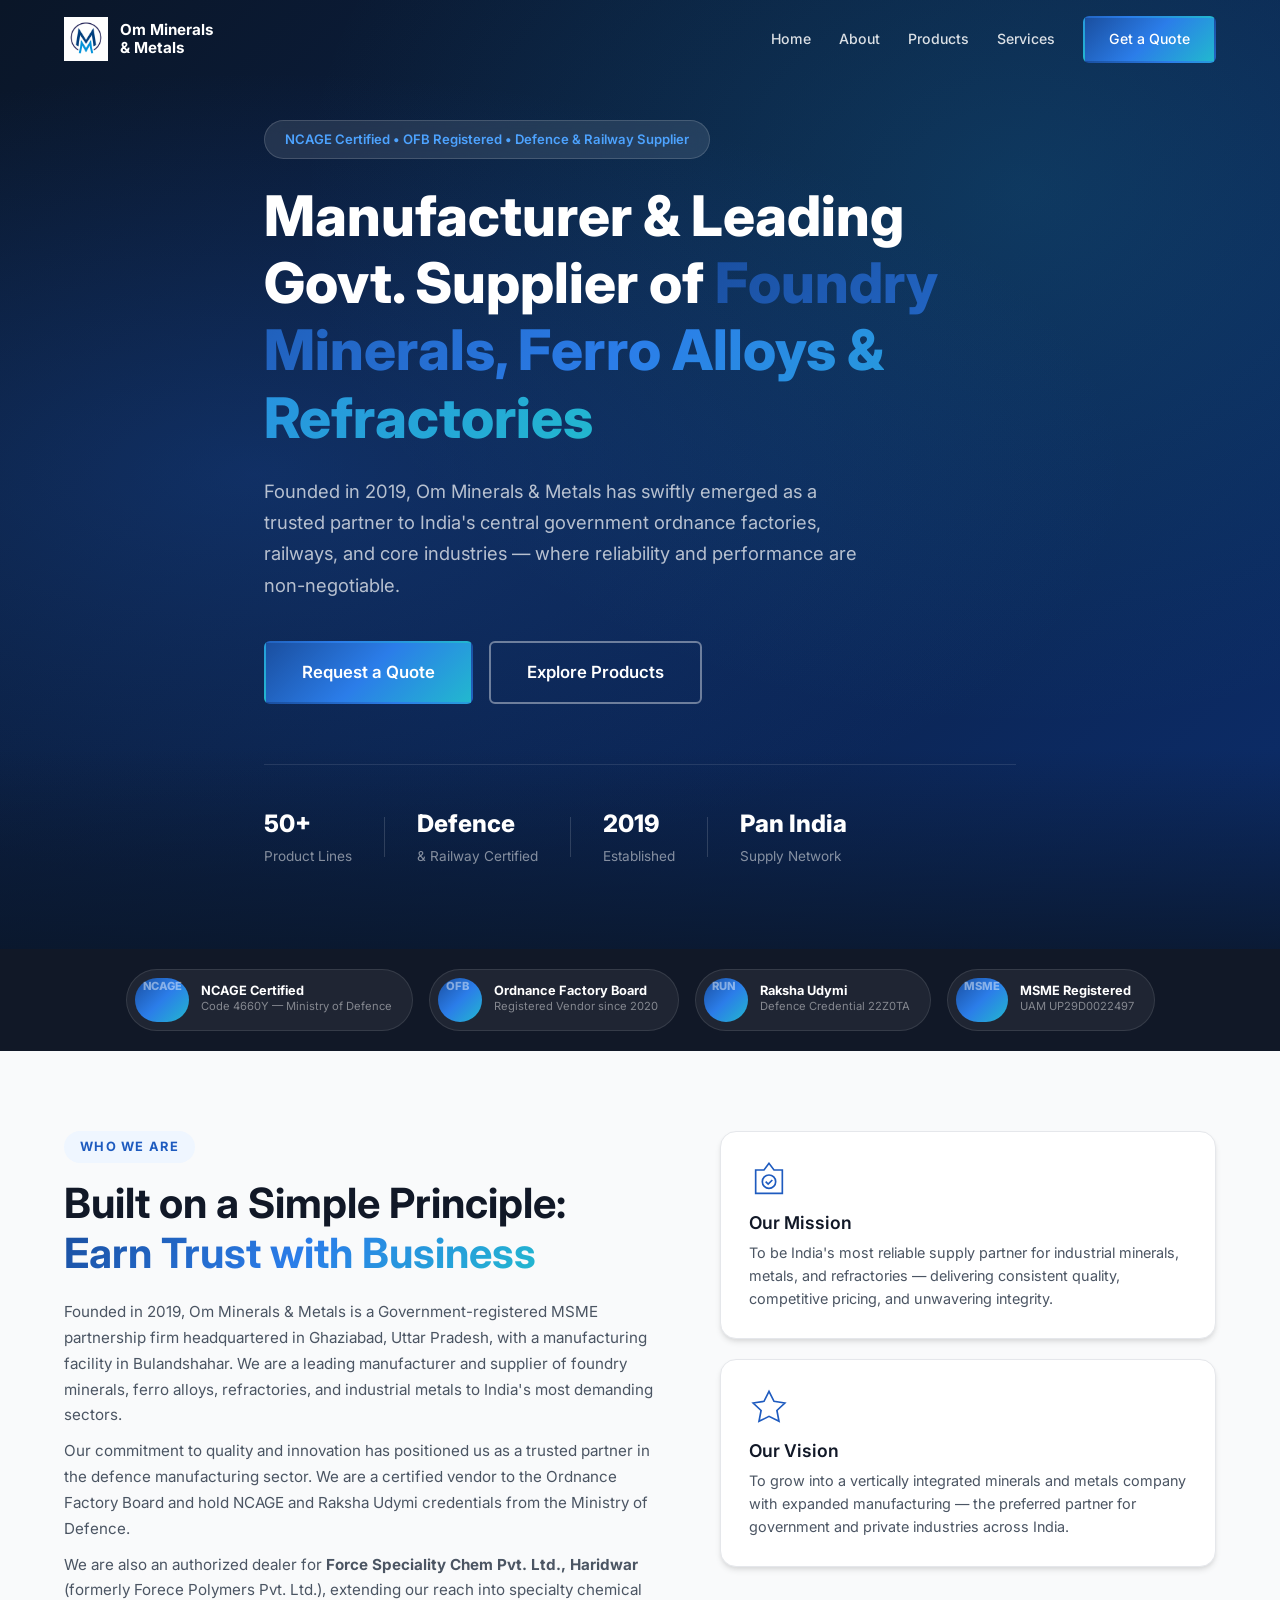
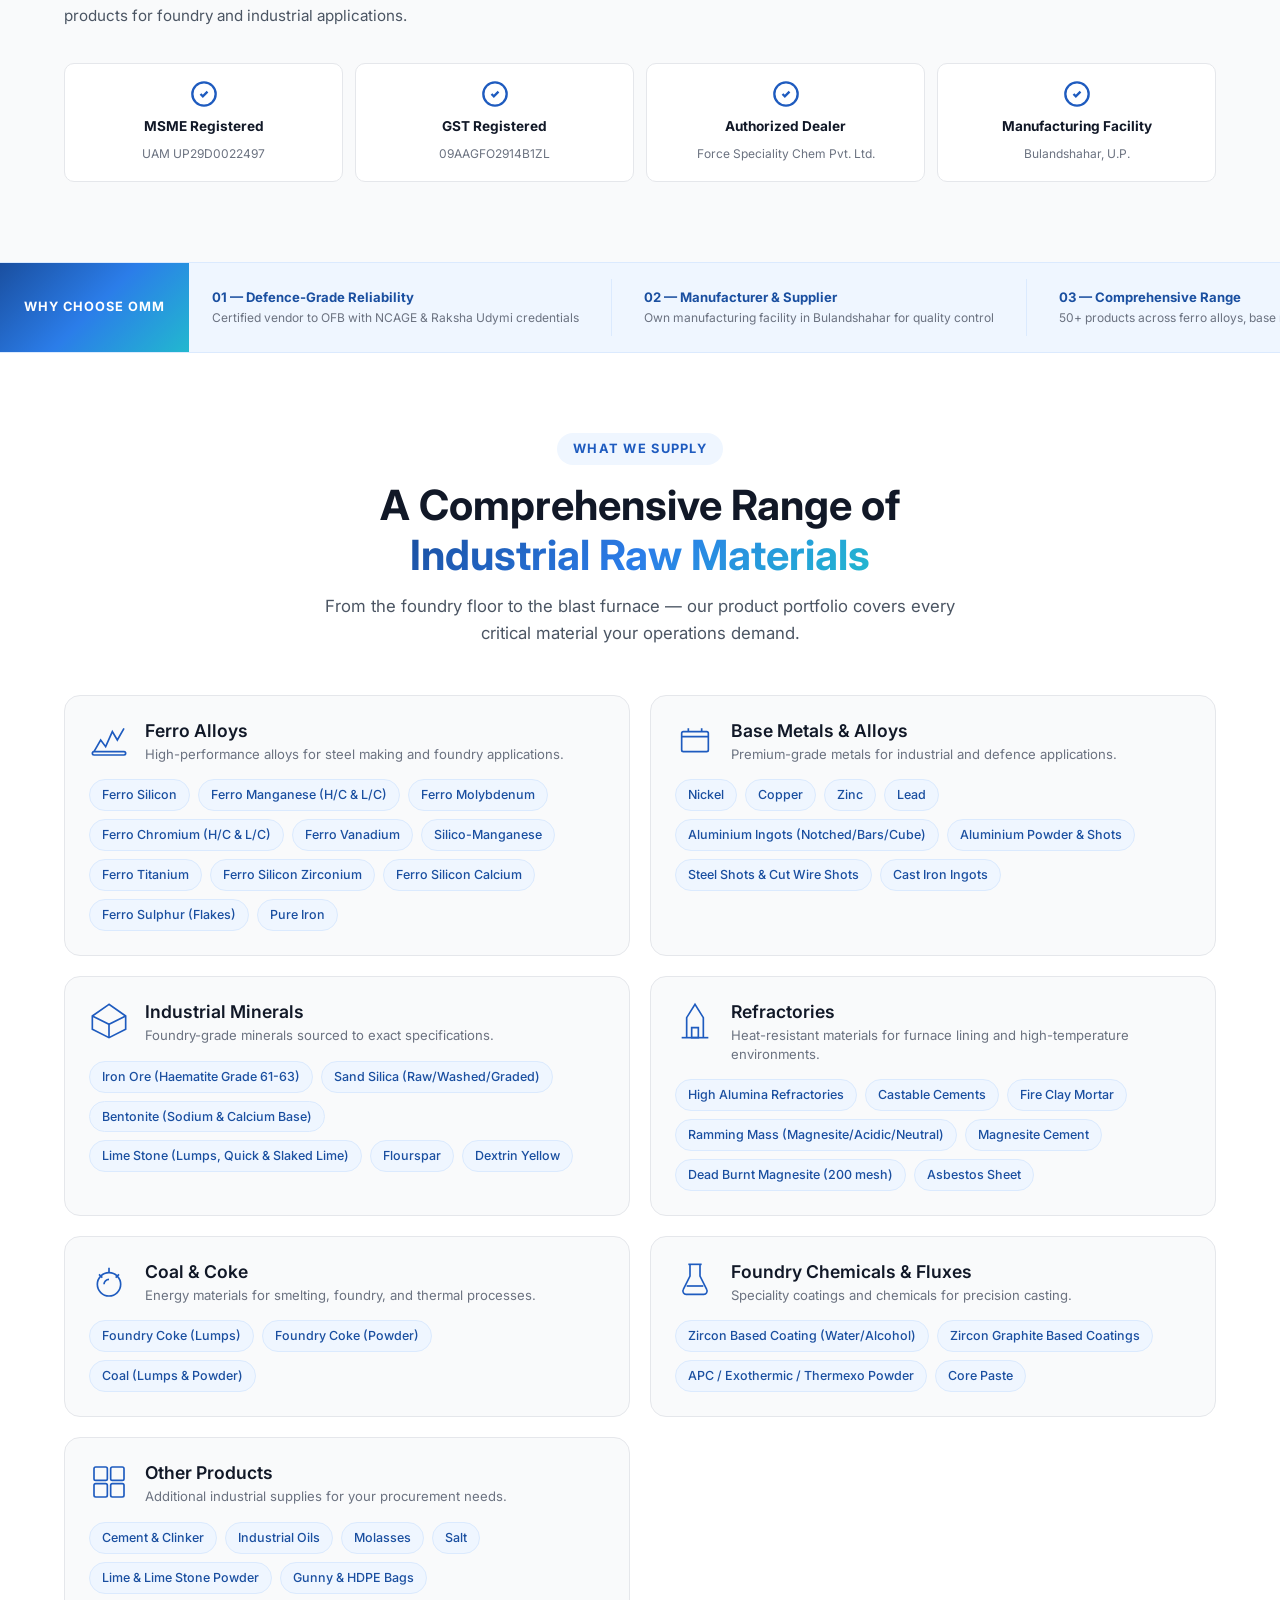
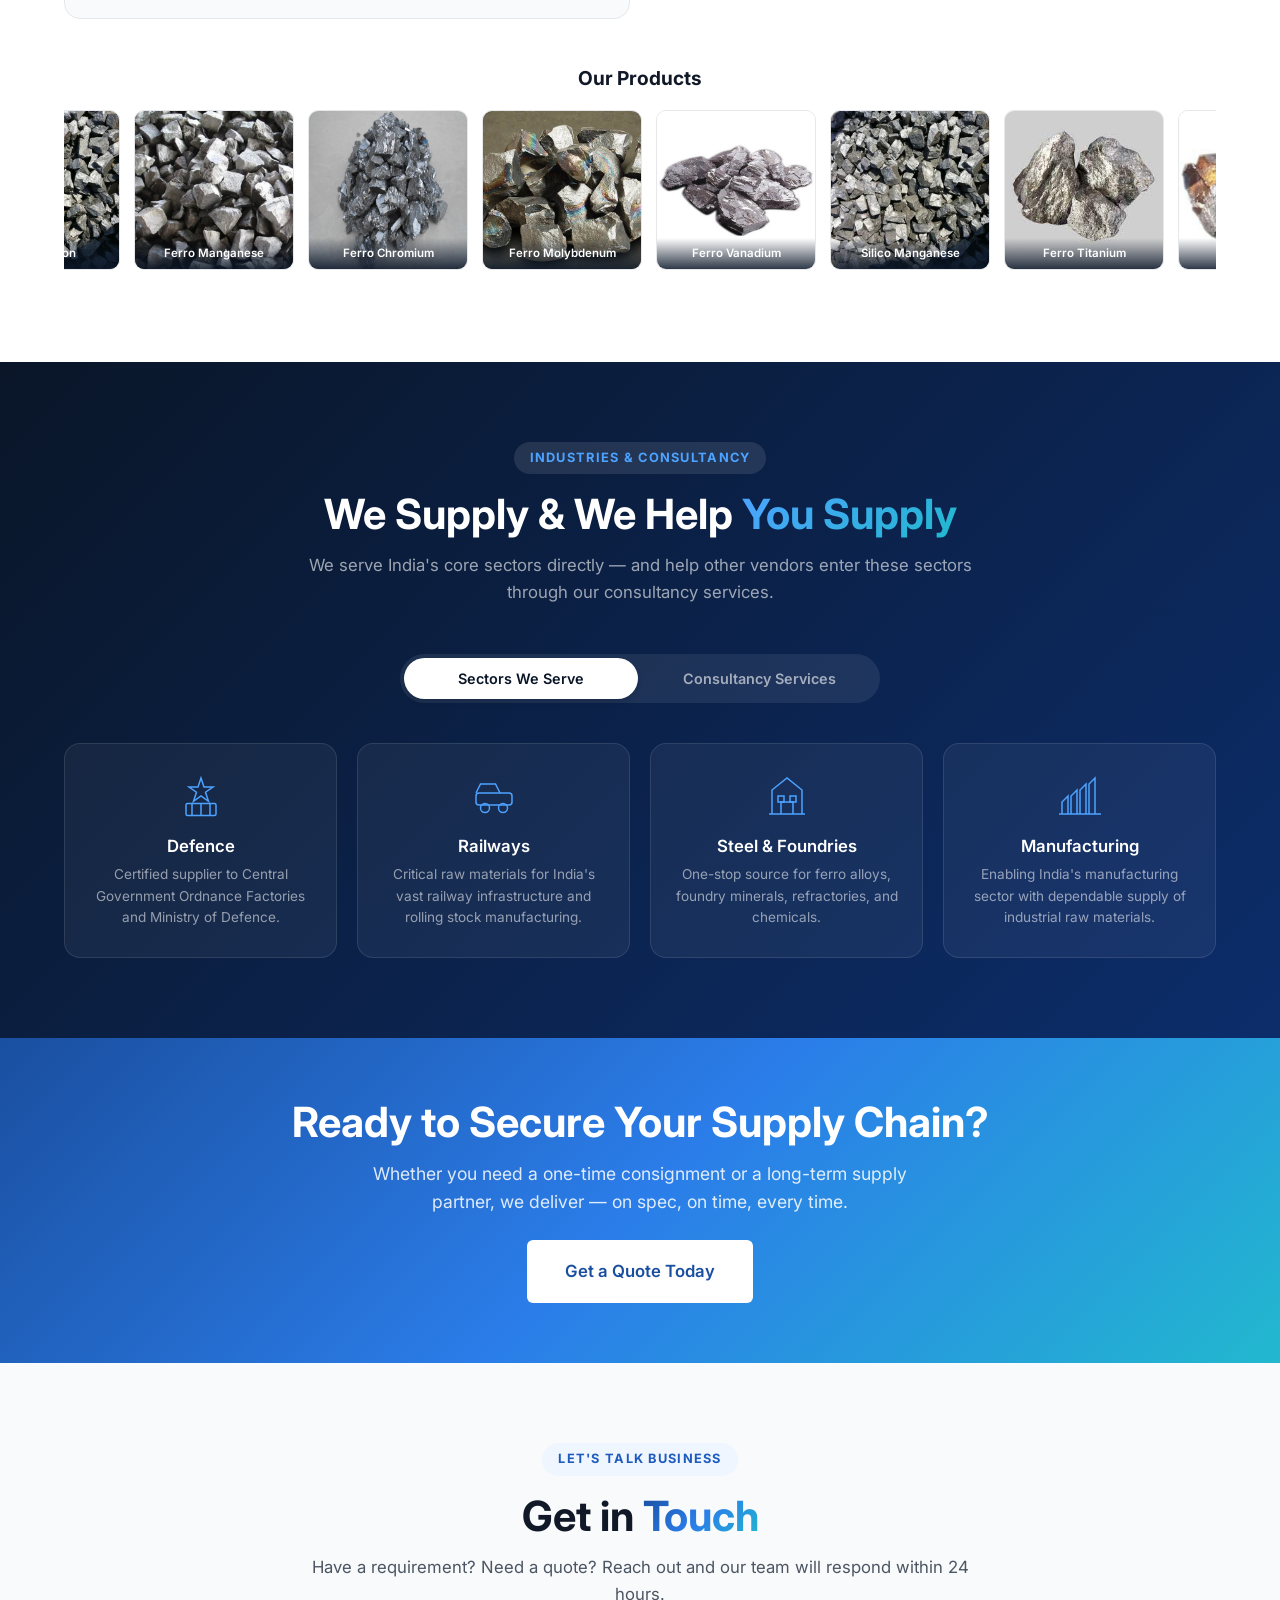
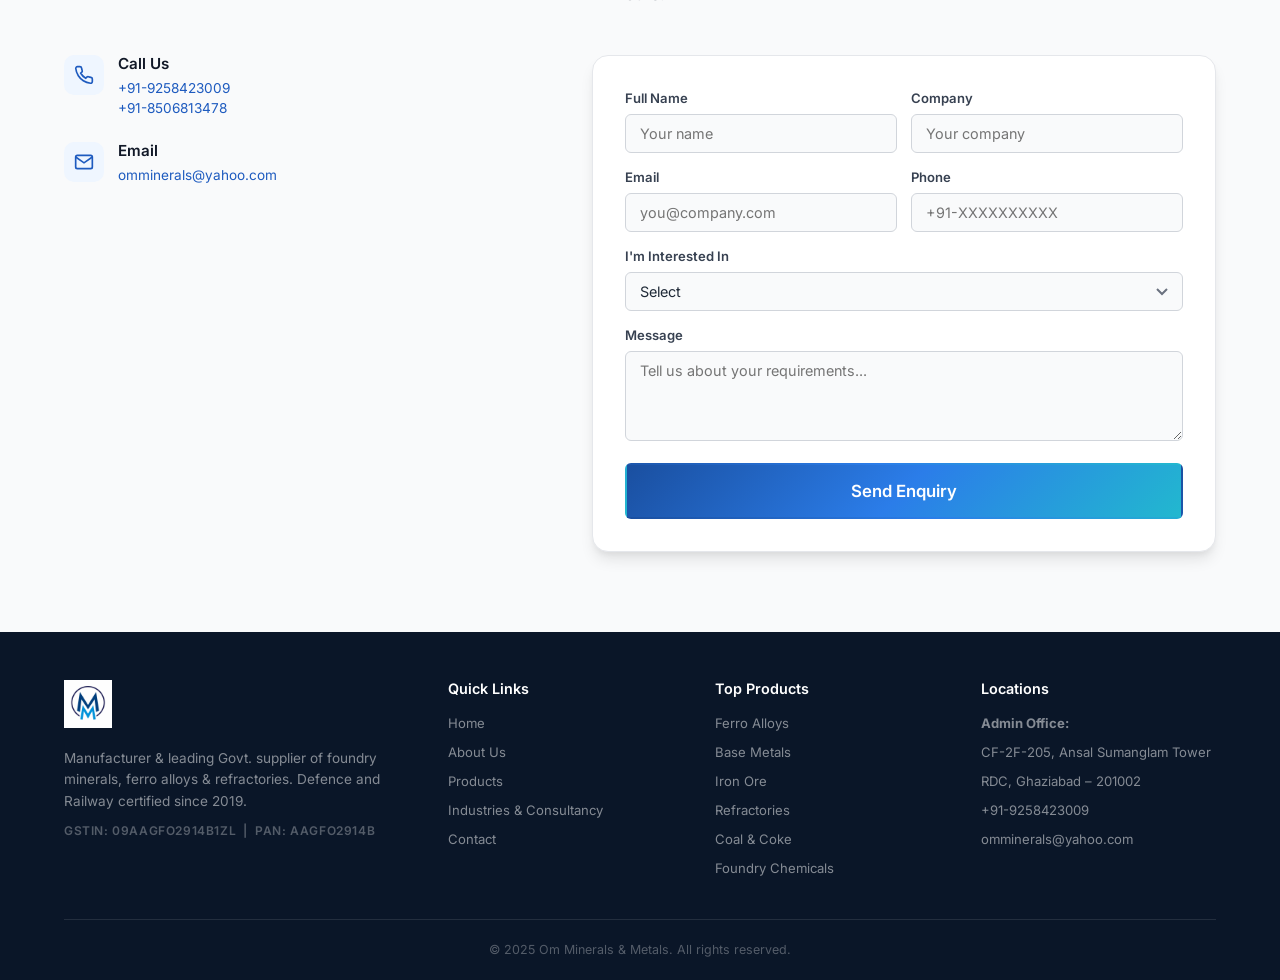
==== index.html @ e1e0fe63 "Update footer to show only admin office address Co-Authored-By: Claude Opus 4.6 (1M context) <norepl" ====
<!DOCTYPE html>
<html lang="en">
<head>
  <meta charset="UTF-8">
  <meta name="viewport" content="width=device-width, initial-scale=1.0">
  <title>Om Minerals & Metals — Manufacturer & Govt. Supplier of Ferro Alloys, Minerals & Refractories</title>
  <meta name="description" content="Founded in 2019, Om Minerals & Metals is a leading manufacturer and government supplier of foundry minerals, ferro alloys, refractories and base metals. NCAGE certified, OFB registered vendor serving India's Defence and Railway sectors.">
  <meta name="keywords" content="ferro alloys supplier India, ferro manganese, ferro silicon, refractories, defence supplier, ordnance factory vendor, foundry minerals, industrial metals, Ghaziabad">
  <link rel="icon" type="image/png" href="assets/logo.png">
  <link rel="stylesheet" href="styles.css">
  <link rel="preconnect" href="https://fonts.googleapis.com">
  <link rel="preconnect" href="https://fonts.gstatic.com" crossorigin>
  <link href="https://fonts.googleapis.com/css2?family=Inter:wght@400;500;600;700;800;900&display=swap" rel="stylesheet">
</head>
<body>

  <!-- ===== NAVIGATION ===== -->
  <nav class="navbar" id="navbar">
    <div class="container nav-container">
      <a href="#" class="nav-logo">
        <img src="assets/logo.png" alt="Om Minerals & Metals Logo">
        <span>Om Minerals<br>& Metals</span>
      </a>
      <button class="nav-toggle" id="navToggle" aria-label="Toggle navigation">
        <span></span><span></span><span></span>
      </button>
      <ul class="nav-menu" id="navMenu">
        <li><a href="#home">Home</a></li>
        <li><a href="#about">About</a></li>
        <li><a href="#products">Products</a></li>
        <li><a href="#services">Services</a></li>
        <li><a href="#contact" class="btn btn-nav">Get a Quote</a></li>
      </ul>
    </div>
  </nav>

  <!-- ===== HERO SECTION ===== -->
  <section class="hero" id="home">
    <div class="hero-bg"></div>
    <div class="container hero-content">
      <div class="hero-badge">NCAGE Certified &bull; OFB Registered &bull; Defence & Railway Supplier</div>
      <h1>Manufacturer & Leading Govt. Supplier of <span class="highlight">Foundry Minerals, Ferro Alloys & Refractories</span></h1>
      <p class="hero-subtitle">Founded in 2019, Om Minerals & Metals has swiftly emerged as a trusted partner to India's central government ordnance factories, railways, and core industries &mdash; where reliability and performance are non-negotiable.</p>
      <div class="hero-cta">
        <a href="#contact" class="btn btn-primary btn-lg">Request a Quote</a>
        <a href="#products" class="btn btn-outline btn-lg">Explore Products</a>
      </div>
      <div class="hero-stats">
        <div class="stat">
          <span class="stat-number">50+</span>
          <span class="stat-label">Product Lines</span>
        </div>
        <div class="stat-divider"></div>
        <div class="stat">
          <span class="stat-number">Defence</span>
          <span class="stat-label">& Railway Certified</span>
        </div>
        <div class="stat-divider"></div>
        <div class="stat">
          <span class="stat-number">2019</span>
          <span class="stat-label">Established</span>
        </div>
        <div class="stat-divider"></div>
        <div class="stat">
          <span class="stat-number">Pan India</span>
          <span class="stat-label">Supply Network</span>
        </div>
      </div>
    </div>
  </section>

  <!-- ===== CERTIFICATIONS — Compact Strip ===== -->
  <section class="cert-strip" id="certifications">
    <div class="container">
      <div class="cert-strip-inner">
        <div class="cert-chip">
          <span class="cert-chip-badge">NCAGE</span>
          <div><strong>NCAGE Certified</strong><span>Code 4660Y &mdash; Ministry of Defence</span></div>
        </div>
        <div class="cert-chip">
          <span class="cert-chip-badge">OFB</span>
          <div><strong>Ordnance Factory Board</strong><span>Registered Vendor since 2020</span></div>
        </div>
        <div class="cert-chip">
          <span class="cert-chip-badge">RUN</span>
          <div><strong>Raksha Udymi</strong><span>Defence Credential 22Z0TA</span></div>
        </div>
        <div class="cert-chip">
          <span class="cert-chip-badge">MSME</span>
          <div><strong>MSME Registered</strong><span>UAM UP29D0022497</span></div>
        </div>
      </div>
    </div>
  </section>

  <!-- ===== ABOUT SECTION ===== -->
  <section class="section about" id="about">
    <div class="container">
      <div class="about-grid">
        <div class="about-content">
          <span class="section-tag">Who We Are</span>
          <h2>Built on a Simple Principle: <span class="highlight">Earn Trust with Business</span></h2>
          <p class="about-lead">Founded in 2019, Om Minerals & Metals is a Government-registered MSME partnership firm headquartered in Ghaziabad, Uttar Pradesh, with a manufacturing facility in Bulandshahar. We are a leading manufacturer and supplier of foundry minerals, ferro alloys, refractories, and industrial metals to India's most demanding sectors.</p>
          <p>Our commitment to quality and innovation has positioned us as a trusted partner in the defence manufacturing sector. We are a certified vendor to the Ordnance Factory Board and hold NCAGE and Raksha Udymi credentials from the Ministry of Defence.</p>
          <p>We are also an authorized dealer for <strong>Force Speciality Chem Pvt. Ltd., Haridwar</strong> (formerly Forece Polymers Pvt. Ltd.), extending our reach into specialty chemical products for foundry and industrial applications.</p>
        </div>
        <div class="about-visual">
          <div class="about-card">
            <div class="about-card-icon">
              <svg viewBox="0 0 48 48" fill="none" stroke="currentColor" stroke-width="2"><path d="M24 4l-6 8h-10v28h32V12h-10l-6-8z"/><circle cx="24" cy="26" r="8"/><path d="M20 26l3 3 5-5"/></svg>
            </div>
            <h3>Our Mission</h3>
            <p>To be India's most reliable supply partner for industrial minerals, metals, and refractories &mdash; delivering consistent quality, competitive pricing, and unwavering integrity.</p>
          </div>
          <div class="about-card">
            <div class="about-card-icon">
              <svg viewBox="0 0 48 48" fill="none" stroke="currentColor" stroke-width="2"><path d="M24 4l6 12 13 2-9.5 9 2.5 13L24 34l-12 6 2.5-13L5 18l13-2z"/></svg>
            </div>
            <h3>Our Vision</h3>
            <p>To grow into a vertically integrated minerals and metals company with expanded manufacturing &mdash; the preferred partner for government and private industries across India.</p>
          </div>
        </div>
      </div>
      <div class="about-highlights-grid">
        <div class="about-highlight-card">
          <div class="highlight-icon"><svg viewBox="0 0 24 24" fill="none" stroke="currentColor" stroke-width="2"><path d="M9 12l2 2 4-4"/><circle cx="12" cy="12" r="10"/></svg></div>
          <strong>MSME Registered</strong>
          <span>UAM UP29D0022497</span>
        </div>
        <div class="about-highlight-card">
          <div class="highlight-icon"><svg viewBox="0 0 24 24" fill="none" stroke="currentColor" stroke-width="2"><path d="M9 12l2 2 4-4"/><circle cx="12" cy="12" r="10"/></svg></div>
          <strong>GST Registered</strong>
          <span>09AAGFO2914B1ZL</span>
        </div>
        <div class="about-highlight-card">
          <div class="highlight-icon"><svg viewBox="0 0 24 24" fill="none" stroke="currentColor" stroke-width="2"><path d="M9 12l2 2 4-4"/><circle cx="12" cy="12" r="10"/></svg></div>
          <strong>Authorized Dealer</strong>
          <span>Force Speciality Chem Pvt. Ltd.</span>
        </div>
        <div class="about-highlight-card">
          <div class="highlight-icon"><svg viewBox="0 0 24 24" fill="none" stroke="currentColor" stroke-width="2"><path d="M9 12l2 2 4-4"/><circle cx="12" cy="12" r="10"/></svg></div>
          <strong>Manufacturing Facility</strong>
          <span>Bulandshahar, U.P.</span>
        </div>
      </div>
    </div>
  </section>

  <!-- ===== WHY CHOOSE US — Scrolling Marquee ===== -->
  <section class="why-strip">
    <div class="why-strip-label">Why Choose OMM</div>
    <div class="marquee">
      <div class="marquee-inner">
        <div class="marquee-item">
          <strong>01 &mdash; Defence-Grade Reliability</strong>
          <span>Certified vendor to OFB with NCAGE & Raksha Udymi credentials</span>
        </div>
        <div class="marquee-item">
          <strong>02 &mdash; Manufacturer & Supplier</strong>
          <span>Own manufacturing facility in Bulandshahar for quality control</span>
        </div>
        <div class="marquee-item">
          <strong>03 &mdash; Comprehensive Range</strong>
          <span>50+ products across ferro alloys, base metals, refractories & chemicals</span>
        </div>
        <div class="marquee-item">
          <strong>04 &mdash; Competitive Pricing</strong>
          <span>Direct manufacturing + deep supplier relationships</span>
        </div>
        <div class="marquee-item">
          <strong>05 &mdash; On-Time Delivery</strong>
          <span>Pan-India logistics network, every time</span>
        </div>
        <div class="marquee-item">
          <strong>06 &mdash; Long-Term Partnerships</strong>
          <span>We build relationships, not transactions</span>
        </div>
        <!-- Duplicate for seamless loop -->
        <div class="marquee-item">
          <strong>01 &mdash; Defence-Grade Reliability</strong>
          <span>Certified vendor to OFB with NCAGE & Raksha Udymi credentials</span>
        </div>
        <div class="marquee-item">
          <strong>02 &mdash; Manufacturer & Supplier</strong>
          <span>Own manufacturing facility in Bulandshahar for quality control</span>
        </div>
        <div class="marquee-item">
          <strong>03 &mdash; Comprehensive Range</strong>
          <span>50+ products across ferro alloys, base metals, refractories & chemicals</span>
        </div>
        <div class="marquee-item">
          <strong>04 &mdash; Competitive Pricing</strong>
          <span>Direct manufacturing + deep supplier relationships</span>
        </div>
        <div class="marquee-item">
          <strong>05 &mdash; On-Time Delivery</strong>
          <span>Pan-India logistics network, every time</span>
        </div>
        <div class="marquee-item">
          <strong>06 &mdash; Long-Term Partnerships</strong>
          <span>We build relationships, not transactions</span>
        </div>
      </div>
    </div>
  </section>

  <!-- ===== PRODUCTS SECTION ===== -->
  <section class="section products" id="products">
    <div class="container">
      <div class="section-header">
        <span class="section-tag">What We Supply</span>
        <h2>A Comprehensive Range of <span class="highlight">Industrial Raw Materials</span></h2>
        <p>From the foundry floor to the blast furnace &mdash; our product portfolio covers every critical material your operations demand.</p>
      </div>

      <div class="products-grid">

        <div class="product-card">
          <div class="product-card-header">
            <div class="product-icon"><svg viewBox="0 0 48 48" fill="none" stroke="currentColor" stroke-width="2"><path d="M6 38l8-14 6 8 8-18 6 10 8-14"/><rect x="4" y="38" width="40" height="4" rx="2"/></svg></div>
            <div>
              <h3>Ferro Alloys</h3>
              <p>High-performance alloys for steel making and foundry applications.</p>
            </div>
          </div>
          <div class="product-tags">
            <span>Ferro Silicon</span><span>Ferro Manganese (H/C & L/C)</span><span>Ferro Molybdenum</span><span>Ferro Chromium (H/C & L/C)</span><span>Ferro Vanadium</span><span>Silico-Manganese</span><span>Ferro Titanium</span><span>Ferro Silicon Zirconium</span><span>Ferro Silicon Calcium</span><span>Ferro Sulphur (Flakes)</span><span>Pure Iron</span>
          </div>
        </div>

        <div class="product-card">
          <div class="product-card-header">
            <div class="product-icon"><svg viewBox="0 0 48 48" fill="none" stroke="currentColor" stroke-width="2"><rect x="8" y="14" width="32" height="24" rx="2"/><path d="M8 20h32M16 14V10M32 14V10"/></svg></div>
            <div>
              <h3>Base Metals & Alloys</h3>
              <p>Premium-grade metals for industrial and defence applications.</p>
            </div>
          </div>
          <div class="product-tags">
            <span>Nickel</span><span>Copper</span><span>Zinc</span><span>Lead</span><span>Aluminium Ingots (Notched/Bars/Cube)</span><span>Aluminium Powder & Shots</span><span>Steel Shots & Cut Wire Shots</span><span>Cast Iron Ingots</span>
          </div>
        </div>

        <div class="product-card">
          <div class="product-card-header">
            <div class="product-icon"><svg viewBox="0 0 48 48" fill="none" stroke="currentColor" stroke-width="2"><path d="M24 4L4 18v16l20 10 20-10V18L24 4z"/><path d="M4 18l20 10 20-10"/><path d="M24 28v16"/></svg></div>
            <div>
              <h3>Industrial Minerals</h3>
              <p>Foundry-grade minerals sourced to exact specifications.</p>
            </div>
          </div>
          <div class="product-tags">
            <span>Iron Ore (Haematite Grade 61-63)</span><span>Sand Silica (Raw/Washed/Graded)</span><span>Bentonite (Sodium & Calcium Base)</span><span>Lime Stone (Lumps, Quick & Slaked Lime)</span><span>Flourspar</span><span>Dextrin Yellow</span>
          </div>
        </div>

        <div class="product-card">
          <div class="product-card-header">
            <div class="product-icon"><svg viewBox="0 0 48 48" fill="none" stroke="currentColor" stroke-width="2"><path d="M14 44V20L24 4l10 16v24"/><path d="M8 44h32"/><path d="M20 32h8v12h-8z"/></svg></div>
            <div>
              <h3>Refractories</h3>
              <p>Heat-resistant materials for furnace lining and high-temperature environments.</p>
            </div>
          </div>
          <div class="product-tags">
            <span>High Alumina Refractories</span><span>Castable Cements</span><span>Fire Clay Mortar</span><span>Ramming Mass (Magnesite/Acidic/Neutral)</span><span>Magnesite Cement</span><span>Dead Burnt Magnesite (200 mesh)</span><span>Asbestos Sheet</span>
          </div>
        </div>

        <div class="product-card">
          <div class="product-card-header">
            <div class="product-icon"><svg viewBox="0 0 48 48" fill="none" stroke="currentColor" stroke-width="2"><circle cx="24" cy="28" r="14"/><path d="M18 28c0-3.3 2.7-6 6-6"/><path d="M24 8v6M36 16l-4 4M12 16l4 4"/></svg></div>
            <div>
              <h3>Coal & Coke</h3>
              <p>Energy materials for smelting, foundry, and thermal processes.</p>
            </div>
          </div>
          <div class="product-tags">
            <span>Foundry Coke (Lumps)</span><span>Foundry Coke (Powder)</span><span>Coal (Lumps & Powder)</span>
          </div>
        </div>

        <div class="product-card">
          <div class="product-card-header">
            <div class="product-icon"><svg viewBox="0 0 48 48" fill="none" stroke="currentColor" stroke-width="2"><path d="M18 4v14l-8 16a4 4 0 004 6h20a4 4 0 004-6l-8-16V4"/><path d="M16 4h16"/><path d="M14 30h20"/></svg></div>
            <div>
              <h3>Foundry Chemicals & Fluxes</h3>
              <p>Speciality coatings and chemicals for precision casting.</p>
            </div>
          </div>
          <div class="product-tags">
            <span>Zircon Based Coating (Water/Alcohol)</span><span>Zircon Graphite Based Coatings</span><span>APC / Exothermic / Thermexo Powder</span><span>Core Paste</span>
          </div>
        </div>

        <div class="product-card">
          <div class="product-card-header">
            <div class="product-icon"><svg viewBox="0 0 48 48" fill="none" stroke="currentColor" stroke-width="2"><rect x="6" y="6" width="16" height="16" rx="2"/><rect x="26" y="6" width="16" height="16" rx="2"/><rect x="6" y="26" width="16" height="16" rx="2"/><rect x="26" y="26" width="16" height="16" rx="2"/></svg></div>
            <div>
              <h3>Other Products</h3>
              <p>Additional industrial supplies for your procurement needs.</p>
            </div>
          </div>
          <div class="product-tags">
            <span>Cement & Clinker</span><span>Industrial Oils</span><span>Molasses</span><span>Salt</span><span>Lime & Lime Stone Powder</span><span>Gunny & HDPE Bags</span>
          </div>
        </div>

      </div>

      <!-- Product Image Gallery — Horizontal Carousel -->
      <div class="product-gallery">
        <h3 class="gallery-title">Our Products</h3>
        <div class="gallery-scroll">
          <div class="gallery-item"><img src="assets/products/ferro-silicon.png" alt="Ferro Silicon" loading="lazy"><span>Ferro Silicon</span></div>
          <div class="gallery-item"><img src="assets/products/ferro-manganese.png" alt="Ferro Manganese" loading="lazy"><span>Ferro Manganese</span></div>
          <div class="gallery-item"><img src="assets/products/ferro-chromium.jpeg" alt="Ferro Chromium" loading="lazy"><span>Ferro Chromium</span></div>
          <div class="gallery-item"><img src="assets/products/ferro-molybdenum.jpeg" alt="Ferro Molybdenum" loading="lazy"><span>Ferro Molybdenum</span></div>
          <div class="gallery-item"><img src="assets/products/ferro-vanadium.jpeg" alt="Ferro Vanadium" loading="lazy"><span>Ferro Vanadium</span></div>
          <div class="gallery-item"><img src="assets/products/silico-manganese.jpeg" alt="Silico Manganese" loading="lazy"><span>Silico Manganese</span></div>
          <div class="gallery-item"><img src="assets/products/ferro-titanium.jpeg" alt="Ferro Titanium" loading="lazy"><span>Ferro Titanium</span></div>
          <div class="gallery-item"><img src="assets/products/ferro-silicon-zirconium.jpeg" alt="Ferro Silicon Zirconium" loading="lazy"><span>Ferro Si-Zr</span></div>
          <div class="gallery-item"><img src="assets/products/flourspar.jpeg" alt="Flourspar" loading="lazy"><span>Flourspar</span></div>
          <div class="gallery-item"><img src="assets/products/bentonite.jpeg" alt="Bentonite" loading="lazy"><span>Bentonite</span></div>
          <div class="gallery-item"><img src="assets/products/dextrin-yellow.jpeg" alt="Dextrin Yellow" loading="lazy"><span>Dextrin Yellow</span></div>
        </div>
      </div>

    </div>
  </section>

  <!-- ===== SERVICES — Tabbed: Industries + Consultancy ===== -->
  <section class="section services" id="services">
    <div class="container">
      <div class="section-header">
        <span class="section-tag">Industries & Consultancy</span>
        <h2>We Supply & We Help <span class="highlight">You Supply</span></h2>
        <p>We serve India's core sectors directly &mdash; and help other vendors enter these sectors through our consultancy services.</p>
      </div>

      <!-- Tab Buttons -->
      <div class="tab-buttons">
        <button class="tab-btn active" data-tab="industries">Sectors We Serve</button>
        <button class="tab-btn" data-tab="consultancy">Consultancy Services</button>
      </div>

      <!-- Tab: Industries -->
      <div class="tab-panel active" id="tab-industries">
        <div class="industries-grid">
          <div class="industry-card">
            <div class="industry-icon"><svg viewBox="0 0 64 64" fill="none" stroke="currentColor" stroke-width="2"><path d="M32 8l-4 12h-12l10 7-4 12 10-7 10 7-4-12 10-7H36z"/><rect x="12" y="42" width="40" height="16" rx="2"/><path d="M20 42v16M32 42v16M44 42v16"/></svg></div>
            <h3>Defence</h3>
            <p>Certified supplier to Central Government Ordnance Factories and Ministry of Defence.</p>
          </div>
          <div class="industry-card">
            <div class="industry-icon"><svg viewBox="0 0 64 64" fill="none" stroke="currentColor" stroke-width="2"><rect x="8" y="28" width="48" height="16" rx="4"/><circle cx="20" cy="48" r="6"/><circle cx="44" cy="48" r="6"/><path d="M8 28l6-12h20l6 12"/></svg></div>
            <h3>Railways</h3>
            <p>Critical raw materials for India's vast railway infrastructure and rolling stock manufacturing.</p>
          </div>
          <div class="industry-card">
            <div class="industry-icon"><svg viewBox="0 0 64 64" fill="none" stroke="currentColor" stroke-width="2"><path d="M8 56h48"/><path d="M12 56V24l20-16 20 16v32"/><path d="M24 56V40h16v16"/><path d="M20 32h8v8h-8zM36 32h8v8h-8z"/></svg></div>
            <h3>Steel & Foundries</h3>
            <p>One-stop source for ferro alloys, foundry minerals, refractories, and chemicals.</p>
          </div>
          <div class="industry-card">
            <div class="industry-icon"><svg viewBox="0 0 64 64" fill="none" stroke="currentColor" stroke-width="2"><path d="M16 56V32l-8 8V56"/><path d="M28 56V24l-8 8V56"/><path d="M40 56V16l-8 8V56"/><path d="M52 56V8l-8 8V56"/><path d="M4 56h56"/></svg></div>
            <h3>Manufacturing</h3>
            <p>Enabling India's manufacturing sector with dependable supply of industrial raw materials.</p>
          </div>
        </div>
      </div>

      <!-- Tab: Consultancy -->
      <div class="tab-panel" id="tab-consultancy">
        <div class="consultancy-intro">
          <p>Want to supply to Defence, Railways, or Government sectors? We provide full-service consultancy &mdash; from registrations and documentation to item establishment for manufactured products. Our first-hand experience as a certified government supplier means we know exactly what it takes.</p>
        </div>
        <div class="consultancy-grid">
          <div class="consultancy-card">
            <div class="consultancy-icon"><img src="assets/gem-logo.jpeg" alt="GeM" class="gem-logo"></div>
            <h3>GeM (Govt. e-Marketplace)</h3>
            <p>Seller registration, catalogue creation, product listing, bid participation, and order fulfilment on India's official procurement portal.</p>
            <div class="consult-tags"><span>Seller registration</span><span>Catalogue setup</span><span>Bid & RA guidance</span></div>
          </div>
          <div class="consultancy-card">
            <div class="consultancy-icon"><svg viewBox="0 0 48 48" fill="none" stroke="currentColor" stroke-width="2"><path d="M24 4l-4 12h-12l10 7-4 12 10-7 10 7-4-12 10-7H28z"/><rect x="14" y="36" width="20" height="6" rx="1"/></svg></div>
            <h3>Defence</h3>
            <p>Vendor registration with Defence establishments, NCAGE certification, Raksha Udymi Number (RUN), and item establishment for defence contracts.</p>
            <div class="consult-tags"><span>OFB / DPSUs registration</span><span>NCAGE & RUN</span><span>Item establishment</span></div>
          </div>
          <div class="consultancy-card">
            <div class="consultancy-icon"><svg viewBox="0 0 48 48" fill="none" stroke="currentColor" stroke-width="2"><rect x="8" y="24" width="32" height="14" rx="3"/><circle cx="18" cy="42" r="4"/><circle cx="38" cy="42" r="4"/><path d="M8 24l4-10h16l4 10"/><path d="M16 14v-6h16v6"/></svg></div>
            <h3>Railways</h3>
            <p>End-to-end support for vendor registration with Indian Railways, item approval processes, and supply chain onboarding.</p>
            <div class="consult-tags"><span>Vendor registration</span><span>Item approval</span><span>Tender participation</span></div>
          </div>
          <div class="consultancy-card">
            <div class="consultancy-icon"><svg viewBox="0 0 48 48" fill="none" stroke="currentColor" stroke-width="2"><rect x="6" y="12" width="36" height="28" rx="3"/><path d="M6 20h36"/><path d="M16 12V8h16v4"/><path d="M20 28h8M24 24v8"/></svg></div>
            <h3>PSUs & State Governments</h3>
            <p>Registration and empanelment with Public Sector Undertakings and State Government departments for supply of industrial materials.</p>
            <div class="consult-tags"><span>PSU empanelment</span><span>State govt. registration</span><span>Compliance & renewal</span></div>
          </div>
        </div>
        <div class="consultancy-cta">
          <p>Ready to enter the government supply ecosystem?</p>
          <a href="#contact" class="btn btn-primary">Talk to Our Consultancy Team</a>
        </div>
      </div>

    </div>
  </section>

  <!-- ===== CTA BANNER ===== -->
  <section class="cta-banner">
    <div class="container">
      <div class="cta-content">
        <h2>Ready to Secure Your Supply Chain?</h2>
        <p>Whether you need a one-time consignment or a long-term supply partner, we deliver &mdash; on spec, on time, every time.</p>
        <a href="#contact" class="btn btn-white btn-lg">Get a Quote Today</a>
      </div>
    </div>
  </section>

  <!-- ===== CONTACT SECTION ===== -->
  <section class="section contact" id="contact">
    <div class="container">
      <div class="section-header">
        <span class="section-tag">Let's Talk Business</span>
        <h2>Get in <span class="highlight">Touch</span></h2>
        <p>Have a requirement? Need a quote? Reach out and our team will respond within 24 hours.</p>
      </div>
      <div class="contact-grid">
        <div class="contact-info">
          <div class="contact-item">
            <div class="contact-icon"><svg viewBox="0 0 24 24" fill="none" stroke="currentColor" stroke-width="2"><path d="M22 16.92v3a2 2 0 01-2.18 2 19.79 19.79 0 01-8.63-3.07 19.5 19.5 0 01-6-6 19.79 19.79 0 01-3.07-8.67A2 2 0 014.11 2h3a2 2 0 012 1.72c.127.96.361 1.903.7 2.81a2 2 0 01-.45 2.11L8.09 9.91a16 16 0 006 6l1.27-1.27a2 2 0 012.11-.45c.907.339 1.85.573 2.81.7A2 2 0 0122 16.92z"/></svg></div>
            <div>
              <h4>Call Us</h4>
              <p><a href="tel:+919258423009">+91-9258423009</a></p>
              <p><a href="tel:+918506813478">+91-8506813478</a></p>
            </div>
          </div>
          <div class="contact-item">
            <div class="contact-icon"><svg viewBox="0 0 24 24" fill="none" stroke="currentColor" stroke-width="2"><path d="M4 4h16c1.1 0 2 .9 2 2v12c0 1.1-.9 2-2 2H4c-1.1 0-2-.9-2-2V6c0-1.1.9-2 2-2z"/><polyline points="22,6 12,13 2,6"/></svg></div>
            <div>
              <h4>Email</h4>
              <p><a href="mailto:omminerals@yahoo.com">omminerals@yahoo.com</a></p>
            </div>
          </div>
        </div>

        <form class="contact-form" id="contactForm">
          <div class="form-row">
            <div class="form-group">
              <label for="name">Full Name</label>
              <input type="text" id="name" name="name" placeholder="Your name" required>
            </div>
            <div class="form-group">
              <label for="company">Company</label>
              <input type="text" id="company" name="company" placeholder="Your company">
            </div>
          </div>
          <div class="form-row">
            <div class="form-group">
              <label for="email">Email</label>
              <input type="email" id="email" name="email" placeholder="you@company.com" required>
            </div>
            <div class="form-group">
              <label for="phone">Phone</label>
              <input type="tel" id="phone" name="phone" placeholder="+91-XXXXXXXXXX">
            </div>
          </div>
          <div class="form-group">
            <label for="interest">I'm Interested In</label>
            <select id="interest" name="interest">
              <option value="">Select</option>
              <option value="ferro-alloys">Ferro Alloys</option>
              <option value="base-metals">Base Metals & Alloys</option>
              <option value="minerals">Industrial Minerals</option>
              <option value="refractories">Refractories</option>
              <option value="coal-coke">Coal & Coke</option>
              <option value="foundry-chemicals">Foundry Chemicals</option>
              <option value="consultancy-gem">Consultancy — GeM</option>
              <option value="consultancy-defence">Consultancy — Defence</option>
              <option value="consultancy-railways">Consultancy — Railways</option>
              <option value="consultancy-psu">Consultancy — PSUs</option>
              <option value="other">Other</option>
            </select>
          </div>
          <div class="form-group">
            <label for="message">Message</label>
            <textarea id="message" name="message" rows="4" placeholder="Tell us about your requirements..." required></textarea>
          </div>
          <button type="submit" class="btn btn-primary btn-lg btn-block">Send Enquiry</button>
        </form>
      </div>
    </div>
  </section>

  <!-- ===== FOOTER ===== -->
  <footer class="footer">
    <div class="container">
      <div class="footer-grid">
        <div class="footer-brand">
          <img src="assets/logo.png" alt="Om Minerals & Metals" class="footer-logo">
          <p>Manufacturer & leading Govt. supplier of foundry minerals, ferro alloys & refractories. Defence and Railway certified since 2019.</p>
          <p class="footer-gstin">GSTIN: 09AAGFO2914B1ZL &nbsp;|&nbsp; PAN: AAGFO2914B</p>
        </div>
        <div class="footer-links">
          <h4>Quick Links</h4>
          <ul>
            <li><a href="#home">Home</a></li>
            <li><a href="#about">About Us</a></li>
            <li><a href="#products">Products</a></li>
            <li><a href="#services">Industries & Consultancy</a></li>
            <li><a href="#contact">Contact</a></li>
          </ul>
        </div>
        <div class="footer-links">
          <h4>Top Products</h4>
          <ul>
            <li><a href="#products">Ferro Alloys</a></li>
            <li><a href="#products">Base Metals</a></li>
            <li><a href="#products">Iron Ore</a></li>
            <li><a href="#products">Refractories</a></li>
            <li><a href="#products">Coal & Coke</a></li>
            <li><a href="#products">Foundry Chemicals</a></li>
          </ul>
        </div>
        <div class="footer-links">
          <h4>Locations</h4>
          <ul>
            <li><strong>Admin Office:</strong></li>
            <li>CF-2F-205, Ansal Sumanglam Tower</li>
            <li>RDC, Ghaziabad &ndash; 201002</li>
            <li><a href="tel:+919258423009">+91-9258423009</a></li>
            <li><a href="mailto:omminerals@yahoo.com">omminerals@yahoo.com</a></li>
          </ul>
        </div>
      </div>
      <div class="footer-bottom">
        <p>&copy; 2025 Om Minerals & Metals. All rights reserved.</p>
      </div>
    </div>
  </footer>

  <!-- ===== BACK TO TOP ===== -->
  <button class="back-to-top" id="backToTop" aria-label="Back to top">
    <svg viewBox="0 0 24 24" fill="none" stroke="currentColor" stroke-width="2.5"><path d="M18 15l-6-6-6 6"/></svg>
  </button>

  <script>
    // Navbar scroll effect
    const navbar = document.getElementById('navbar');
    window.addEventListener('scroll', () => {
      navbar.classList.toggle('scrolled', window.scrollY > 50);
    });

    // Mobile menu toggle
    const navToggle = document.getElementById('navToggle');
    const navMenu = document.getElementById('navMenu');
    navToggle.addEventListener('click', () => {
      navMenu.classList.toggle('active');
      navToggle.classList.toggle('active');
    });
    navMenu.querySelectorAll('a').forEach(link => {
      link.addEventListener('click', () => {
        navMenu.classList.remove('active');
        navToggle.classList.remove('active');
      });
    });

    // Smooth scroll
    document.querySelectorAll('a[href^="#"]').forEach(anchor => {
      anchor.addEventListener('click', function (e) {
        e.preventDefault();
        const target = document.querySelector(this.getAttribute('href'));
        if (target) {
          const offset = navbar.offsetHeight + 20;
          const top = target.getBoundingClientRect().top + window.pageYOffset - offset;
          window.scrollTo({ top, behavior: 'smooth' });
        }
      });
    });

    // Tabs
    document.querySelectorAll('.tab-btn').forEach(btn => {
      btn.addEventListener('click', () => {
        document.querySelectorAll('.tab-btn').forEach(b => b.classList.remove('active'));
        document.querySelectorAll('.tab-panel').forEach(p => p.classList.remove('active'));
        btn.classList.add('active');
        document.getElementById('tab-' + btn.dataset.tab).classList.add('active');
      });
    });

    // Back to top
    const backToTop = document.getElementById('backToTop');
    window.addEventListener('scroll', () => {
      backToTop.classList.toggle('visible', window.scrollY > 600);
    });
    backToTop.addEventListener('click', () => {
      window.scrollTo({ top: 0, behavior: 'smooth' });
    });

    // Contact form
    document.getElementById('contactForm').addEventListener('submit', function(e) {
      e.preventDefault();
      const name = document.getElementById('name').value;
      const email = document.getElementById('email').value;
      const phone = document.getElementById('phone').value;
      const interest = document.getElementById('interest').value;
      const message = document.getElementById('message').value;
      const company = document.getElementById('company').value;
      const subject = encodeURIComponent('Enquiry from ' + name + (company ? ' - ' + company : ''));
      const body = encodeURIComponent(
        'Name: ' + name + '\nCompany: ' + company + '\nEmail: ' + email + '\nPhone: ' + phone + '\nInterested In: ' + interest + '\n\nMessage:\n' + message
      );
      window.location.href = 'mailto:omminerals@yahoo.com?subject=' + subject + '&body=' + body;
    });

    // Auto-scroll product gallery
    (function() {
      const g = document.querySelector('.gallery-scroll');
      if (!g) return;
      let paused = false;
      g.addEventListener('mouseenter', function() { paused = true; });
      g.addEventListener('mouseleave', function() { paused = false; });
      g.addEventListener('touchstart', function() { paused = true; }, {passive: true});
      g.addEventListener('touchend', function() { setTimeout(function() { paused = false; }, 3000); });
      setInterval(function() {
        if (paused) return;
        if (g.scrollLeft >= g.scrollWidth - g.clientWidth - 2) {
          g.scrollLeft = 0;
        } else {
          g.scrollLeft += 1;
        }
      }, 20);
    })();

    // Scroll animations
    const observer = new IntersectionObserver((entries) => {
      entries.forEach(entry => { if (entry.isIntersecting) entry.target.classList.add('visible'); });
    }, { threshold: 0.1, rootMargin: '0px 0px -50px 0px' });
    document.querySelectorAll('.product-card, .cert-chip, .industry-card, .about-card, .contact-item, .leader-card, .consultancy-card').forEach(el => {
      el.classList.add('animate-in');
      observer.observe(el);
    });
  </script>

</body>
</html>
---- styles.css ----
/* ===== CSS VARIABLES ===== */
:root {
  --navy: #0a1628;
  --blue-900: #0c2d6b;
  --blue-700: #1a4fa0;
  --blue-600: #1e5bbf;
  --blue-500: #2b7de9;
  --blue-400: #4da3ff;
  --blue-100: #dbeafe;
  --blue-50: #eff6ff;
  --cyan-500: #22b8cf;
  --gray-900: #111827;
  --gray-800: #1f2937;
  --gray-700: #374151;
  --gray-600: #4b5563;
  --gray-500: #6b7280;
  --gray-400: #9ca3af;
  --gray-300: #d1d5db;
  --gray-200: #e5e7eb;
  --gray-100: #f3f4f6;
  --gray-50: #f9fafb;
  --white: #ffffff;
  --gradient-brand: linear-gradient(135deg, var(--blue-700) 0%, var(--blue-500) 50%, var(--cyan-500) 100%);
  --gradient-dark: linear-gradient(135deg, var(--navy) 0%, var(--blue-900) 100%);
  --shadow-sm: 0 1px 2px rgba(0,0,0,0.05);
  --shadow-md: 0 4px 6px -1px rgba(0,0,0,0.1), 0 2px 4px -1px rgba(0,0,0,0.06);
  --shadow-lg: 0 10px 15px -3px rgba(0,0,0,0.1), 0 4px 6px -2px rgba(0,0,0,0.05);
  --shadow-xl: 0 20px 25px -5px rgba(0,0,0,0.1), 0 10px 10px -5px rgba(0,0,0,0.04);
  --radius-sm: 6px;
  --radius-md: 10px;
  --radius-lg: 16px;
  --radius-xl: 24px;
}

/* ===== RESET & BASE ===== */
*, *::before, *::after { margin: 0; padding: 0; box-sizing: border-box; }
html { scroll-behavior: smooth; font-size: 16px; }
body { font-family: 'Inter', -apple-system, BlinkMacSystemFont, 'Segoe UI', sans-serif; color: var(--gray-800); line-height: 1.6; background: var(--white); overflow-x: hidden; }
img { max-width: 100%; height: auto; }
a { text-decoration: none; color: inherit; transition: color 0.2s; }
ul { list-style: none; }
.container { max-width: 1200px; margin: 0 auto; padding: 0 24px; }
.section { padding: 80px 0; }

/* ===== TYPOGRAPHY ===== */
h1, h2, h3, h4 { line-height: 1.2; color: var(--gray-900); }
h1 { font-size: clamp(2.2rem, 5vw, 3.5rem); font-weight: 800; }
h2 { font-size: clamp(1.8rem, 4vw, 2.6rem); font-weight: 700; }
h3 { font-size: 1.25rem; font-weight: 600; }
h4 { font-size: 1.05rem; font-weight: 600; }

.highlight { background: var(--gradient-brand); -webkit-background-clip: text; -webkit-text-fill-color: transparent; background-clip: text; }
.section-tag { display: inline-block; font-size: 0.8rem; font-weight: 700; text-transform: uppercase; letter-spacing: 0.1em; color: var(--blue-600); background: var(--blue-50); padding: 6px 16px; border-radius: 100px; margin-bottom: 16px; }
.section-header { text-align: center; max-width: 680px; margin: 0 auto 48px; }
.section-header p { margin-top: 12px; font-size: 1.05rem; color: var(--gray-600); }

/* ===== BUTTONS ===== */
.btn { display: inline-flex; align-items: center; justify-content: center; font-family: inherit; font-weight: 600; font-size: 0.95rem; padding: 12px 28px; border-radius: var(--radius-sm); border: 2px solid transparent; cursor: pointer; transition: all 0.25s ease; white-space: nowrap; }
.btn-primary { background: var(--gradient-brand); color: var(--white); }
.btn-primary:hover { transform: translateY(-2px); box-shadow: 0 8px 25px rgba(30, 91, 191, 0.35); }
.btn-outline { background: transparent; color: var(--white); border-color: rgba(255,255,255,0.4); }
.btn-outline:hover { background: rgba(255,255,255,0.1); border-color: var(--white); }
.btn-white { background: var(--white); color: var(--blue-700); }
.btn-white:hover { transform: translateY(-2px); box-shadow: 0 8px 25px rgba(255,255,255,0.25); }
.btn-nav { background: var(--gradient-brand); color: var(--white) !important; padding: 10px 24px; border-radius: var(--radius-sm); font-size: 0.9rem; }
.btn-nav:hover { transform: translateY(-1px); box-shadow: 0 4px 15px rgba(30, 91, 191, 0.3); }
.btn-lg { padding: 16px 36px; font-size: 1.05rem; }
.btn-block { width: 100%; }

/* ===== NAVBAR ===== */
.navbar { position: fixed; top: 0; left: 0; right: 0; z-index: 1000; padding: 16px 0; transition: all 0.3s ease; }
.navbar.scrolled { background: rgba(255,255,255,0.97); backdrop-filter: blur(12px); box-shadow: var(--shadow-md); padding: 10px 0; }
.nav-container { display: flex; align-items: center; justify-content: space-between; }
.nav-logo { display: flex; align-items: center; gap: 12px; }
.nav-logo img { width: 44px; height: 44px; }
.nav-logo span { font-weight: 700; font-size: 0.95rem; line-height: 1.2; color: var(--white); transition: color 0.3s; }
.navbar.scrolled .nav-logo span { color: var(--navy); }
.nav-menu { display: flex; align-items: center; gap: 28px; }
.nav-menu a { font-size: 0.88rem; font-weight: 500; color: rgba(255,255,255,0.85); transition: color 0.2s; }
.nav-menu a:hover { color: var(--white); }
.navbar.scrolled .nav-menu a { color: var(--gray-600); }
.navbar.scrolled .nav-menu a:hover { color: var(--blue-600); }
.navbar.scrolled .nav-menu .btn-nav { color: var(--white) !important; }
.nav-toggle { display: none; flex-direction: column; gap: 5px; background: none; border: none; cursor: pointer; padding: 4px; }
.nav-toggle span { display: block; width: 24px; height: 2px; background: var(--white); transition: all 0.3s; border-radius: 2px; }
.navbar.scrolled .nav-toggle span { background: var(--gray-800); }

/* ===== HERO ===== */
.hero { position: relative; min-height: 100vh; display: flex; align-items: center; padding: 120px 0 80px; overflow: hidden; }
.hero-bg { position: absolute; inset: 0; background: var(--gradient-dark); z-index: -2; }
.hero-bg::before { content: ''; position: absolute; inset: 0; background: radial-gradient(ellipse at 20% 50%, rgba(30, 91, 191, 0.3) 0%, transparent 60%), radial-gradient(ellipse at 80% 20%, rgba(34, 184, 207, 0.15) 0%, transparent 50%); z-index: -1; }
.hero-bg::after { content: ''; position: absolute; bottom: 0; left: 0; right: 0; height: 200px; background: linear-gradient(to top, rgba(10, 22, 40, 0.8), transparent); }
.hero-content { position: relative; z-index: 1; max-width: 800px; }
.hero-badge { display: inline-flex; align-items: center; gap: 8px; background: rgba(255,255,255,0.1); border: 1px solid rgba(255,255,255,0.15); backdrop-filter: blur(8px); padding: 8px 20px; border-radius: 100px; font-size: 0.82rem; font-weight: 600; color: var(--blue-400); margin-bottom: 24px; }
.hero h1 { color: var(--white); margin-bottom: 24px; }
.hero-subtitle { font-size: 1.15rem; color: rgba(255,255,255,0.7); line-height: 1.7; max-width: 600px; margin-bottom: 40px; }
.hero-cta { display: flex; gap: 16px; flex-wrap: wrap; margin-bottom: 60px; }
.hero-stats { display: flex; align-items: center; gap: 32px; padding-top: 40px; border-top: 1px solid rgba(255,255,255,0.1); }
.stat-number { display: block; font-size: 1.5rem; font-weight: 800; color: var(--white); }
.stat-label { font-size: 0.85rem; color: rgba(255,255,255,0.5); }
.stat-divider { width: 1px; height: 40px; background: rgba(255,255,255,0.15); }

/* ===== CERTIFICATION STRIP ===== */
.cert-strip { background: var(--gray-900); padding: 20px 0; }
.cert-strip-inner { display: flex; gap: 16px; justify-content: center; flex-wrap: wrap; }
.cert-chip { display: flex; align-items: center; gap: 12px; background: rgba(255,255,255,0.06); border: 1px solid rgba(255,255,255,0.1); border-radius: 100px; padding: 8px 20px 8px 8px; transition: background 0.2s; }
.cert-chip:hover { background: rgba(255,255,255,0.1); }
.cert-chip-badge { display: flex; align-items: center; justify-content: center; min-width: 44px; height: 44px; background: var(--gradient-brand); color: var(--white); font-weight: 800; font-size: 0.6rem; border-radius: 100px; flex-shrink: 0; padding: 0 8px; letter-spacing: -0.02em; }
.cert-chip strong { display: block; font-size: 0.8rem; color: var(--white); line-height: 1.2; }
.cert-chip span { display: block; font-size: 0.7rem; color: rgba(255,255,255,0.45); }

/* ===== ABOUT ===== */
.about { background: var(--gray-50); }
.about-grid { display: grid; grid-template-columns: 1.2fr 1fr; gap: 60px; align-items: start; }
.about-lead { font-size: 1.05rem; color: var(--gray-700); margin: 20px 0 12px; line-height: 1.7; }
.about-content > p { color: var(--gray-600); margin-bottom: 10px; line-height: 1.7; font-size: 0.95rem; }
.about-highlights-grid { display: grid; grid-template-columns: repeat(4, 1fr); gap: 12px; margin-top: 24px; }
.about-highlight-card { background: var(--white); border: 1px solid var(--gray-200); border-radius: var(--radius-md); padding: 16px; text-align: center; transition: all 0.2s ease; }
.about-highlight-card:hover { border-color: var(--blue-200, #bfdbfe); box-shadow: var(--shadow-sm); }
.about-highlight-card .highlight-icon { width: 28px; height: 28px; color: var(--blue-600); margin: 0 auto 8px; }
.highlight-icon svg { width: 100%; height: 100%; }
.about-highlight-card strong { display: block; font-size: 0.85rem; color: var(--gray-900); margin-bottom: 2px; }
.about-highlight-card span { font-size: 0.75rem; color: var(--gray-500); }
.about-visual { display: flex; flex-direction: column; gap: 20px; }
.about-card { background: var(--white); padding: 28px; border-radius: var(--radius-lg); box-shadow: var(--shadow-md); border: 1px solid var(--gray-200); }
.about-card-icon { width: 40px; height: 40px; color: var(--blue-600); margin-bottom: 12px; }
.about-card-icon svg { width: 100%; height: 100%; }
.about-card h3 { margin-bottom: 8px; font-size: 1.1rem; }
.about-card p { color: var(--gray-600); font-size: 0.9rem; }

/* ===== WHY US — SCROLLING MARQUEE ===== */
.why-strip { background: var(--blue-50); border-top: 1px solid var(--blue-100); border-bottom: 1px solid var(--blue-100); padding: 0; overflow: hidden; position: relative; }
.why-strip-label { position: absolute; left: 0; top: 0; bottom: 0; z-index: 2; background: var(--gradient-brand); color: var(--white); font-weight: 700; font-size: 0.8rem; text-transform: uppercase; letter-spacing: 0.08em; display: flex; align-items: center; padding: 0 24px; white-space: nowrap; }
.marquee { overflow: hidden; padding: 16px 0; padding-left: 180px; }
.marquee-inner { display: flex; gap: 0; animation: marqueeScroll 40s linear infinite; width: max-content; }
.marquee:hover .marquee-inner { animation-play-state: paused; }
.marquee-item { flex-shrink: 0; padding: 8px 32px; border-right: 1px solid var(--blue-100); }
.marquee-item strong { display: block; font-size: 0.82rem; color: var(--blue-700); white-space: nowrap; }
.marquee-item span { display: block; font-size: 0.75rem; color: var(--gray-500); white-space: nowrap; }
@keyframes marqueeScroll { 0% { transform: translateX(0); } 100% { transform: translateX(-50%); } }

/* ===== PRODUCTS ===== */
.products { background: var(--white); }
.products-grid { display: grid; grid-template-columns: repeat(2, 1fr); gap: 20px; }
.product-card { background: var(--gray-50); border: 1px solid var(--gray-200); border-radius: var(--radius-lg); padding: 24px; transition: all 0.3s ease; }
.product-card:hover { transform: translateY(-3px); box-shadow: var(--shadow-lg); border-color: var(--blue-200, #bfdbfe); }
.product-card-header { display: flex; align-items: flex-start; gap: 16px; margin-bottom: 16px; }
.product-icon { width: 40px; height: 40px; flex-shrink: 0; color: var(--blue-600); }
.product-icon svg { width: 100%; height: 100%; }
.product-card-header h3 { margin-bottom: 4px; font-size: 1.1rem; }
.product-card-header p { color: var(--gray-500); font-size: 0.82rem; line-height: 1.4; }
.product-tags { display: flex; flex-wrap: wrap; gap: 8px; }
.product-tags span { display: inline-block; font-size: 0.78rem; font-weight: 500; color: var(--blue-700); background: var(--blue-50); border: 1px solid var(--blue-100); padding: 5px 12px; border-radius: 100px; transition: all 0.2s ease; }
.product-card:hover .product-tags span { background: var(--white); }

/* ===== PRODUCT GALLERY — HORIZONTAL CAROUSEL ===== */
.product-gallery { margin-top: 48px; }
.gallery-title { text-align: center; font-size: 1.2rem; font-weight: 700; margin-bottom: 20px; }
.gallery-scroll { display: flex; gap: 14px; overflow-x: auto; padding-bottom: 12px; -webkit-overflow-scrolling: touch; scrollbar-width: thin; scrollbar-color: var(--blue-200, #bfdbfe) transparent; }
.gallery-scroll::-webkit-scrollbar { height: 6px; }
.gallery-scroll::-webkit-scrollbar-track { background: var(--gray-100); border-radius: 3px; }
.gallery-scroll::-webkit-scrollbar-thumb { background: var(--blue-300, #93c5fd); border-radius: 3px; }
.gallery-item { flex: 0 0 160px; position: relative; border-radius: var(--radius-md); overflow: hidden; aspect-ratio: 1; background: var(--gray-100); border: 1px solid var(--gray-200); transition: transform 0.3s ease; }
.gallery-item:hover { transform: scale(1.05); }
.gallery-item img { width: 100%; height: 100%; object-fit: cover; display: block; }
.gallery-item span { position: absolute; bottom: 0; left: 0; right: 0; padding: 6px 10px; background: linear-gradient(to top, rgba(10, 22, 40, 0.85), transparent); color: var(--white); font-size: 0.72rem; font-weight: 600; text-align: center; }

/* ===== SERVICES — TABBED SECTION ===== */
.services { background: var(--gradient-dark); }
.services .section-tag { background: rgba(255,255,255,0.1); color: var(--blue-400); }
.services .section-header h2 { color: var(--white); }
.services .section-header h2 .highlight { background: linear-gradient(135deg, var(--blue-400), var(--cyan-500)); -webkit-background-clip: text; -webkit-text-fill-color: transparent; background-clip: text; }
.services .section-header p { color: rgba(255,255,255,0.6); }

.tab-buttons { display: flex; justify-content: center; gap: 4px; margin-bottom: 40px; background: rgba(255,255,255,0.08); border-radius: 100px; padding: 4px; max-width: 480px; margin-left: auto; margin-right: auto; }
.tab-btn { flex: 1; padding: 12px 24px; border: none; background: transparent; color: rgba(255,255,255,0.6); font-family: inherit; font-size: 0.9rem; font-weight: 600; border-radius: 100px; cursor: pointer; transition: all 0.3s ease; }
.tab-btn.active { background: var(--white); color: var(--navy); box-shadow: var(--shadow-md); }
.tab-btn:not(.active):hover { color: var(--white); }

.tab-panel { display: none; }
.tab-panel.active { display: block; animation: fadeIn 0.4s ease; }
@keyframes fadeIn { from { opacity: 0; transform: translateY(10px); } to { opacity: 1; transform: translateY(0); } }

/* Industries grid inside tab */
.industries-grid { display: grid; grid-template-columns: repeat(4, 1fr); gap: 20px; }
.industry-card { background: rgba(255,255,255,0.05); border: 1px solid rgba(255,255,255,0.1); border-radius: var(--radius-lg); padding: 28px 20px; text-align: center; transition: all 0.3s ease; }
.industry-card:hover { background: rgba(255,255,255,0.1); transform: translateY(-4px); }
.industry-icon { width: 48px; height: 48px; color: var(--blue-400); margin: 0 auto 16px; }
.industry-icon svg { width: 100%; height: 100%; }
.industry-card h3 { color: var(--white); margin-bottom: 8px; font-size: 1.05rem; }
.industry-card p { color: rgba(255,255,255,0.55); font-size: 0.85rem; }

/* Consultancy inside tab */
.consultancy-intro { max-width: 800px; margin: 0 auto 32px; text-align: center; }
.consultancy-intro p { font-size: 0.95rem; color: rgba(255,255,255,0.6); line-height: 1.7; }
.consultancy-grid { display: grid; grid-template-columns: repeat(2, 1fr); gap: 20px; }
.consultancy-card { background: rgba(255,255,255,0.06); border: 1px solid rgba(255,255,255,0.1); border-radius: var(--radius-lg); padding: 24px; transition: all 0.3s ease; }
.consultancy-card:hover { background: rgba(255,255,255,0.1); transform: translateY(-3px); }
.consultancy-icon { width: 40px; height: 40px; color: var(--blue-400); margin-bottom: 12px; }
.consultancy-icon svg { width: 100%; height: 100%; }
.gem-logo { width: 40px; height: 40px; object-fit: contain; background: var(--white); border-radius: var(--radius-sm); padding: 4px; display: block; }
.consultancy-card h3 { color: var(--white); margin-bottom: 6px; font-size: 1.05rem; }
.consultancy-card > p { color: rgba(255,255,255,0.55); font-size: 0.85rem; line-height: 1.5; margin-bottom: 12px; }
.consult-tags { display: flex; flex-wrap: wrap; gap: 6px; }
.consult-tags span { font-size: 0.72rem; font-weight: 600; color: var(--blue-400); background: rgba(77, 163, 255, 0.1); border: 1px solid rgba(77, 163, 255, 0.2); padding: 4px 10px; border-radius: 100px; }
.consultancy-cta { text-align: center; margin-top: 32px; padding: 24px; background: rgba(255,255,255,0.05); border-radius: var(--radius-lg); border: 1px dashed rgba(255,255,255,0.15); }
.consultancy-cta p { font-size: 1rem; font-weight: 600; color: rgba(255,255,255,0.8); margin-bottom: 12px; }

/* ===== LEADERSHIP ===== */
.leadership { background: var(--gray-50); }
.leadership-grid { display: grid; grid-template-columns: repeat(4, 1fr); gap: 24px; }
.leadership-grid-2 { grid-template-columns: repeat(2, 1fr); max-width: 700px; margin: 0 auto; }
.leader-card { background: var(--white); border: 1px solid var(--gray-200); border-radius: var(--radius-lg); padding: 32px 24px; text-align: center; transition: all 0.3s ease; }
.leader-card:hover { transform: translateY(-4px); box-shadow: var(--shadow-xl); }
.leader-avatar { width: 64px; height: 64px; border-radius: 50%; background: var(--gradient-brand); color: var(--white); font-weight: 800; font-size: 1.2rem; display: flex; align-items: center; justify-content: center; margin: 0 auto 16px; }
.leader-card h3 { margin-bottom: 4px; font-size: 1.1rem; }
.leader-role { display: block; font-size: 0.85rem; color: var(--gray-500); font-weight: 500; margin-bottom: 12px; }
.leader-phone { display: inline-block; font-size: 0.85rem; color: var(--blue-600); font-weight: 600; }
.leader-phone:hover { text-decoration: underline; }

/* ===== CTA BANNER ===== */
.cta-banner { background: var(--gradient-brand); padding: 60px 0; text-align: center; }
.cta-content h2 { color: var(--white); margin-bottom: 12px; }
.cta-content p { color: rgba(255,255,255,0.85); font-size: 1.1rem; margin-bottom: 24px; max-width: 600px; margin-left: auto; margin-right: auto; }

/* ===== CONTACT ===== */
.contact { background: var(--gray-50); }
.contact-grid { display: grid; grid-template-columns: 1fr 1.3fr; gap: 48px; align-items: start; }
.contact-info { display: flex; flex-direction: column; gap: 24px; }
.contact-item { display: flex; gap: 14px; }
.contact-icon { width: 40px; height: 40px; flex-shrink: 0; background: var(--blue-50); border-radius: var(--radius-md); display: flex; align-items: center; justify-content: center; color: var(--blue-600); }
.contact-icon svg { width: 20px; height: 20px; }
.contact-item h4 { margin-bottom: 4px; color: var(--gray-900); font-size: 0.95rem; }
.contact-item p { font-size: 0.85rem; color: var(--gray-600); line-height: 1.5; }
.contact-item a { color: var(--blue-600); }
.contact-item a:hover { text-decoration: underline; }
.contact-form { background: var(--white); padding: 32px; border-radius: var(--radius-lg); box-shadow: var(--shadow-lg); border: 1px solid var(--gray-200); }
.form-row { display: grid; grid-template-columns: 1fr 1fr; gap: 14px; margin-bottom: 14px; }
.form-group { margin-bottom: 14px; }
.form-row .form-group { margin-bottom: 0; }
.form-group label { display: block; font-size: 0.82rem; font-weight: 600; color: var(--gray-700); margin-bottom: 5px; }
.form-group input, .form-group select, .form-group textarea { width: 100%; padding: 10px 14px; font-family: inherit; font-size: 0.9rem; border: 1px solid var(--gray-300); border-radius: var(--radius-sm); background: var(--gray-50); transition: all 0.2s; color: var(--gray-800); }
.form-group input:focus, .form-group select:focus, .form-group textarea:focus { outline: none; border-color: var(--blue-500); box-shadow: 0 0 0 3px rgba(43, 125, 233, 0.15); background: var(--white); }
.form-group textarea { resize: vertical; min-height: 80px; }
.form-group select { cursor: pointer; appearance: none; background-image: url("data:image/svg+xml,%3Csvg width='12' height='8' viewBox='0 0 12 8' xmlns='http://www.w3.org/2000/svg'%3E%3Cpath d='M1 1l5 5 5-5' stroke='%236b7280' stroke-width='2' fill='none'/%3E%3C/svg%3E"); background-repeat: no-repeat; background-position: right 14px center; padding-right: 36px; }

/* ===== FOOTER ===== */
.footer { background: var(--navy); padding: 48px 0 0; }
.footer-grid { display: grid; grid-template-columns: 1.5fr 1fr 1fr 1fr; gap: 32px; padding-bottom: 32px; border-bottom: 1px solid rgba(255,255,255,0.1); }
.footer-logo { width: 48px; height: 48px; margin-bottom: 12px; }
.footer-brand p { color: rgba(255,255,255,0.5); font-size: 0.85rem; line-height: 1.6; margin-bottom: 8px; }
.footer-gstin { font-size: 0.75rem !important; font-weight: 600; color: rgba(255,255,255,0.3) !important; letter-spacing: 0.05em; }
.footer-links h4 { color: var(--white); margin-bottom: 16px; font-size: 0.9rem; }
.footer-links ul li { margin-bottom: 8px; }
.footer-links ul li a, .footer-links ul li { font-size: 0.82rem; color: rgba(255,255,255,0.5); transition: color 0.2s; }
.footer-links ul li a:hover { color: var(--white); }
.footer-bottom { padding: 20px 0; text-align: center; }
.footer-bottom p { font-size: 0.78rem; color: rgba(255,255,255,0.3); }

/* ===== BACK TO TOP ===== */
.back-to-top { position: fixed; bottom: 32px; right: 32px; width: 48px; height: 48px; border-radius: 50%; background: var(--gradient-brand); color: var(--white); border: none; cursor: pointer; box-shadow: var(--shadow-lg); display: flex; align-items: center; justify-content: center; opacity: 0; transform: translateY(20px); transition: all 0.3s ease; z-index: 999; }
.back-to-top.visible { opacity: 1; transform: translateY(0); }
.back-to-top:hover { transform: translateY(-3px); box-shadow: 0 8px 25px rgba(30, 91, 191, 0.4); }
.back-to-top svg { width: 22px; height: 22px; }

/* ===== ANIMATIONS ===== */
.animate-in { opacity: 0; transform: translateY(24px); transition: opacity 0.5s ease, transform 0.5s ease; }
.animate-in.visible { opacity: 1; transform: translateY(0); }
.products-grid .animate-in:nth-child(2) { transition-delay: 0.08s; }
.products-grid .animate-in:nth-child(3) { transition-delay: 0.12s; }
.products-grid .animate-in:nth-child(4) { transition-delay: 0.16s; }
.products-grid .animate-in:nth-child(5) { transition-delay: 0.2s; }
.products-grid .animate-in:nth-child(6) { transition-delay: 0.24s; }
.products-grid .animate-in:nth-child(7) { transition-delay: 0.28s; }

/* ===== RESPONSIVE ===== */
@media (max-width: 1024px) {
  .about-grid { grid-template-columns: 1fr; }
  .about-visual { flex-direction: row; }
  .about-card { flex: 1; }
  .industries-grid { grid-template-columns: repeat(2, 1fr); }
  .consultancy-grid { grid-template-columns: repeat(2, 1fr); }
  .footer-grid { grid-template-columns: 1fr 1fr; gap: 24px; }
  .why-strip-label { padding: 0 16px; font-size: 0.72rem; }
  .marquee { padding-left: 140px; }
}

@media (max-width: 768px) {
  .section { padding: 60px 0; }
  .nav-toggle { display: flex; }
  .nav-menu { position: fixed; top: 0; right: -100%; width: 280px; height: 100vh; background: var(--white); flex-direction: column; align-items: flex-start; padding: 80px 32px 32px; gap: 0; box-shadow: var(--shadow-xl); transition: right 0.3s ease; }
  .nav-menu.active { right: 0; }
  .nav-menu a { color: var(--gray-700) !important; font-size: 1rem; padding: 14px 0; display: block; width: 100%; border-bottom: 1px solid var(--gray-100); }
  .nav-menu .btn-nav { margin-top: 16px; text-align: center; }
  .nav-toggle.active span:nth-child(1) { transform: rotate(45deg) translate(5px, 5px); }
  .nav-toggle.active span:nth-child(2) { opacity: 0; }
  .nav-toggle.active span:nth-child(3) { transform: rotate(-45deg) translate(5px, -5px); }
  .hero { min-height: auto; padding: 140px 0 60px; }
  .hero-stats { flex-direction: column; align-items: flex-start; gap: 16px; }
  .stat-divider { width: 40px; height: 1px; }
  .hero-cta { flex-direction: column; }
  .about-visual { flex-direction: column; }
  .about-highlights-grid { grid-template-columns: repeat(2, 1fr); }
  .cert-strip-inner { gap: 10px; }
  .cert-chip { padding: 6px 14px 6px 6px; }
  .why-strip-label { position: static; padding: 12px 24px; display: block; text-align: center; }
  .marquee { padding-left: 0; }
  .products-grid { grid-template-columns: 1fr; }
  .tab-buttons { max-width: 100%; }
  .tab-btn { padding: 10px 16px; font-size: 0.82rem; }
  .industries-grid { grid-template-columns: 1fr; }
  .consultancy-grid { grid-template-columns: 1fr; }
  .leadership-grid, .leadership-grid-2 { grid-template-columns: 1fr; max-width: 360px; }
  .contact-grid { grid-template-columns: 1fr; }
  .contact-form { padding: 24px; }
  .form-row { grid-template-columns: 1fr; }
  .footer-grid { grid-template-columns: 1fr; gap: 20px; }
  .cta-banner { padding: 48px 0; }
  .back-to-top { bottom: 20px; right: 20px; width: 42px; height: 42px; }
}

@media (max-width: 480px) {
  .container { padding: 0 16px; }
  h1 { font-size: 2rem; }
  h2 { font-size: 1.6rem; }
  .hero { padding: 120px 0 50px; }
  .hero-subtitle { font-size: 1rem; }
  .product-card { padding: 20px; }
  .gallery-item { flex: 0 0 130px; }
}
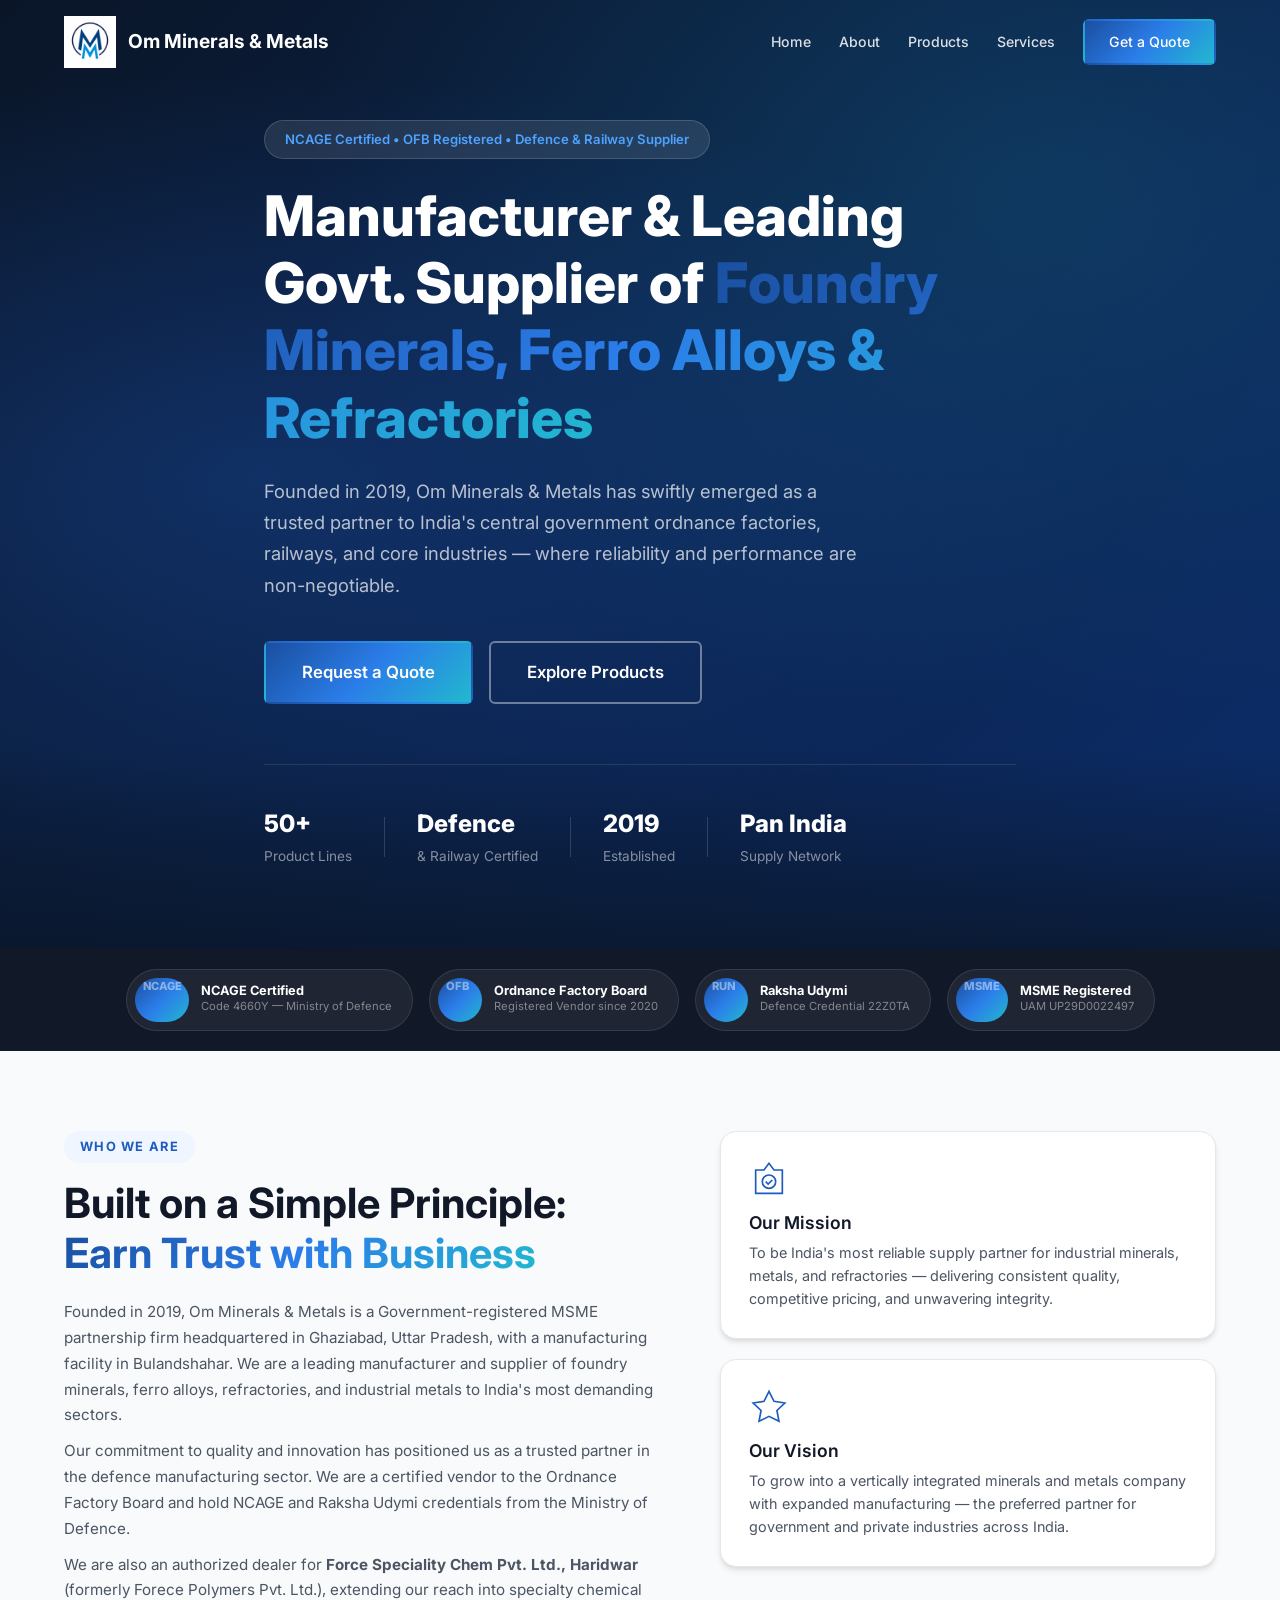
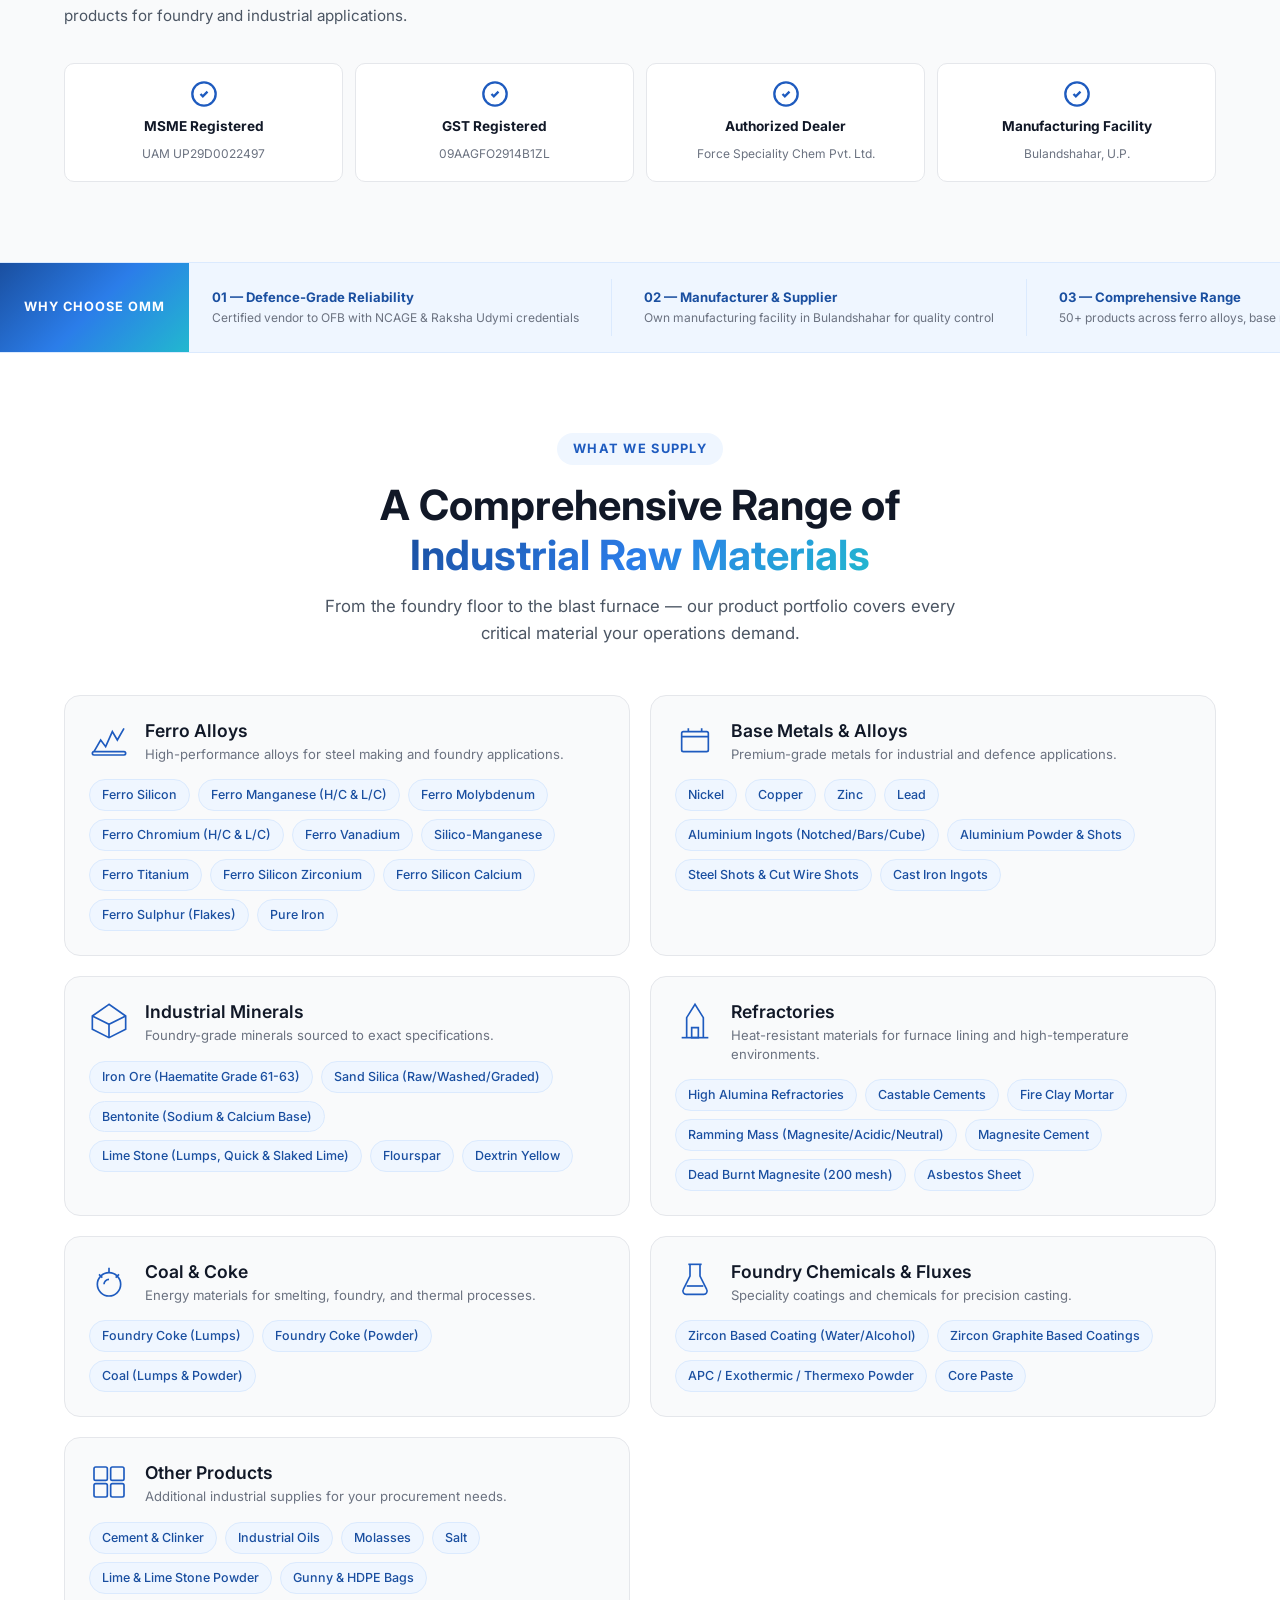
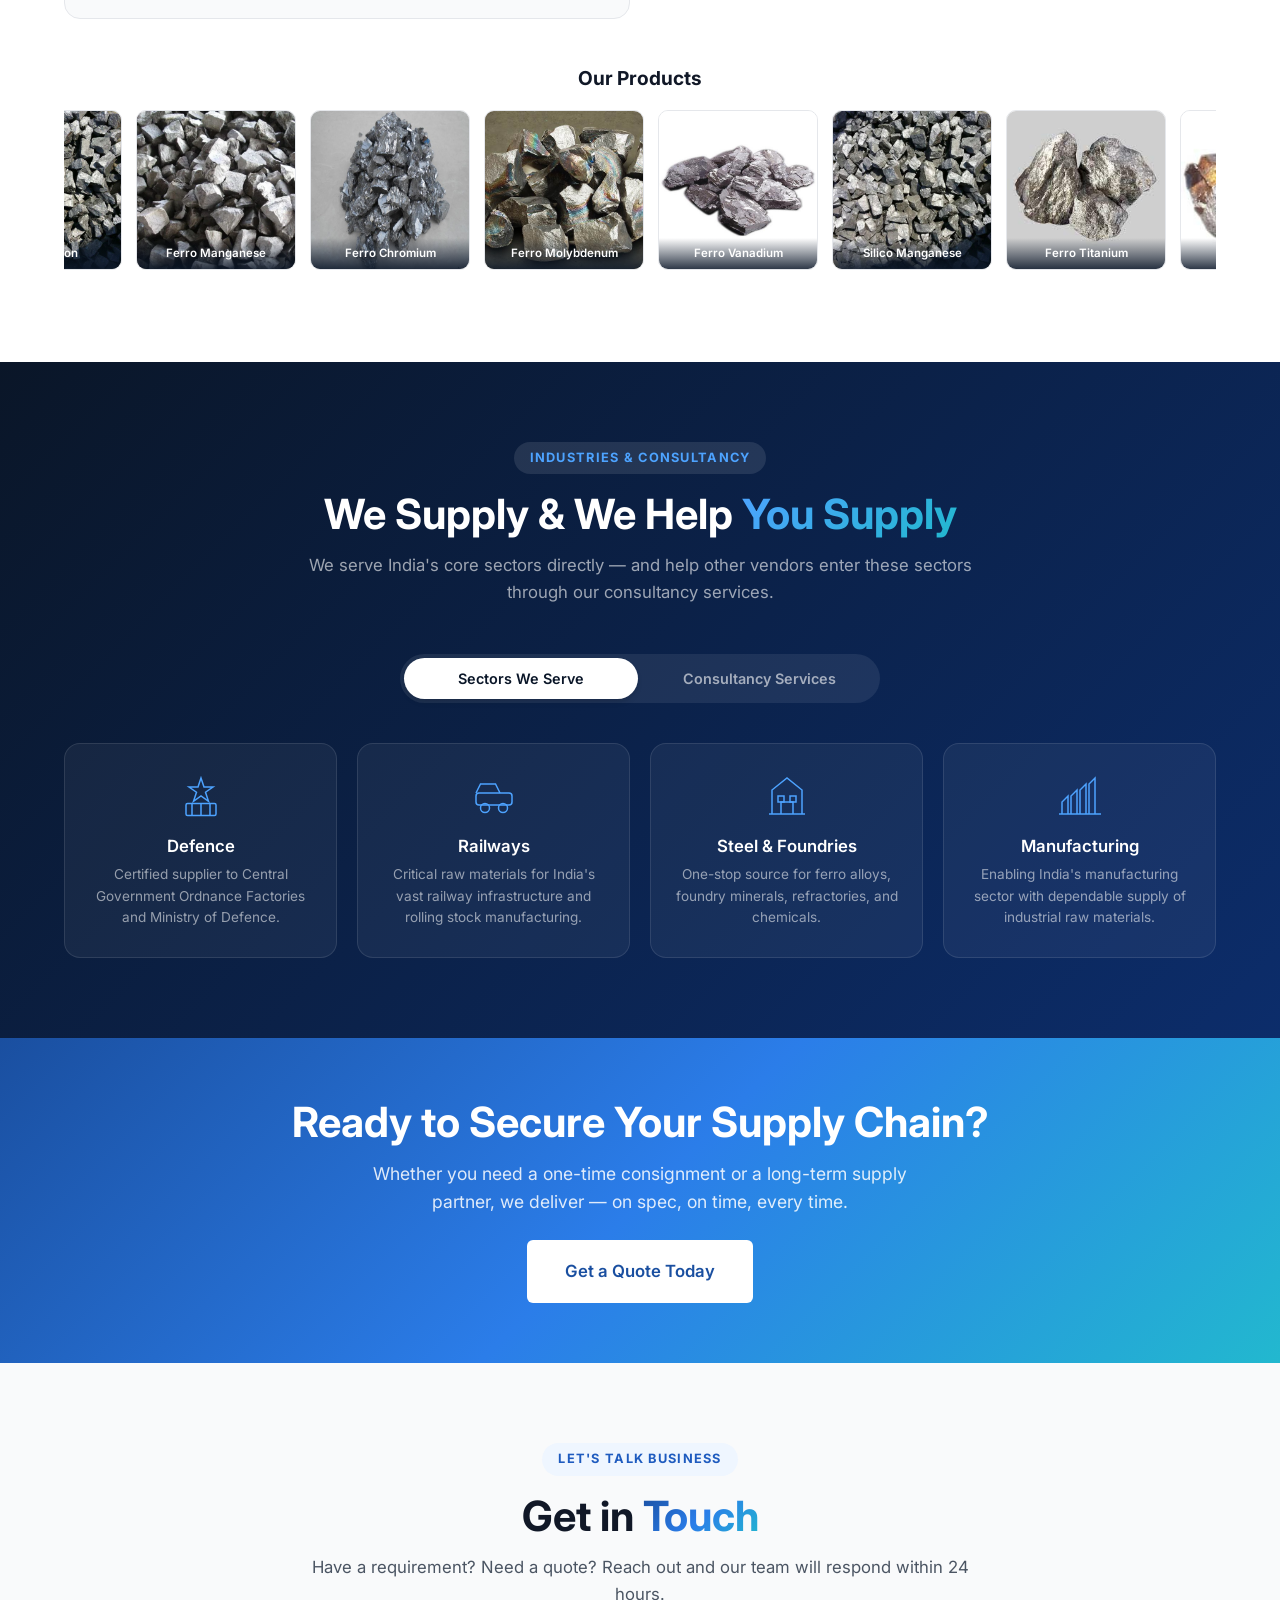
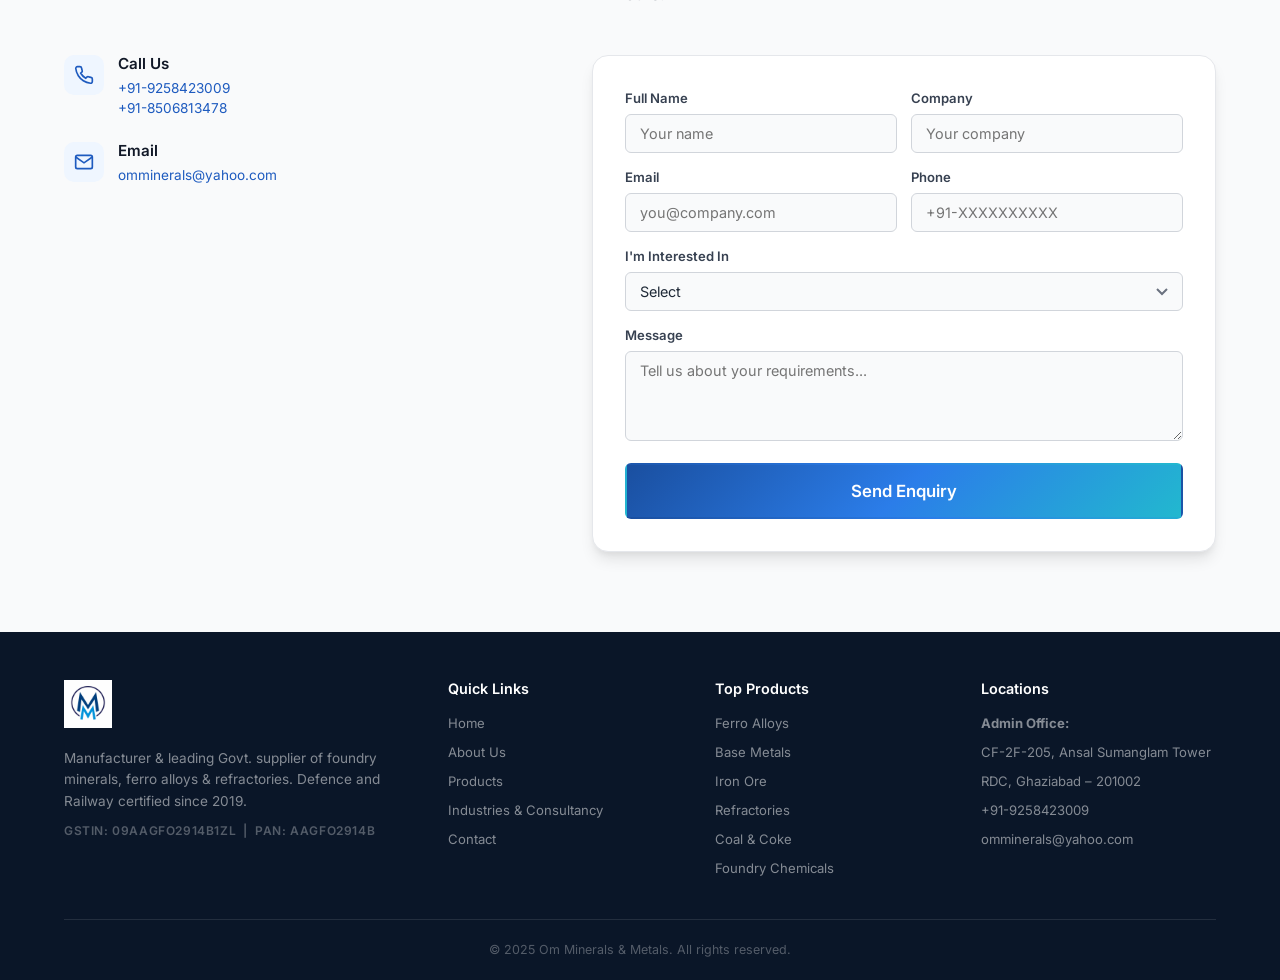
==== commit a629b2ea: "Enlarge header logo and company name, single line Co-Authored-By: Claude Opus 4.6 (1M context) <nore" ====
--- a/index.html
+++ b/index.html
@@ -19,7 +19,7 @@
     <div class="container nav-container">
       <a href="#" class="nav-logo">
         <img src="assets/logo.png" alt="Om Minerals & Metals Logo">
-        <span>Om Minerals<br>& Metals</span>
+        <span>Om Minerals & Metals</span>
       </a>
       <button class="nav-toggle" id="navToggle" aria-label="Toggle navigation">
         <span></span><span></span><span></span>
--- a/styles.css
+++ b/styles.css
@@ -72,8 +72,8 @@
 .navbar.scrolled { background: rgba(255,255,255,0.97); backdrop-filter: blur(12px); box-shadow: var(--shadow-md); padding: 10px 0; }
 .nav-container { display: flex; align-items: center; justify-content: space-between; }
 .nav-logo { display: flex; align-items: center; gap: 12px; }
-.nav-logo img { width: 44px; height: 44px; }
-.nav-logo span { font-weight: 700; font-size: 0.95rem; line-height: 1.2; color: var(--white); transition: color 0.3s; }
+.nav-logo img { width: 52px; height: 52px; }
+.nav-logo span { font-weight: 700; font-size: 1.2rem; line-height: 1.2; color: var(--white); transition: color 0.3s; white-space: nowrap; }
 .navbar.scrolled .nav-logo span { color: var(--navy); }
 .nav-menu { display: flex; align-items: center; gap: 28px; }
 .nav-menu a { font-size: 0.88rem; font-weight: 500; color: rgba(255,255,255,0.85); transition: color 0.2s; }
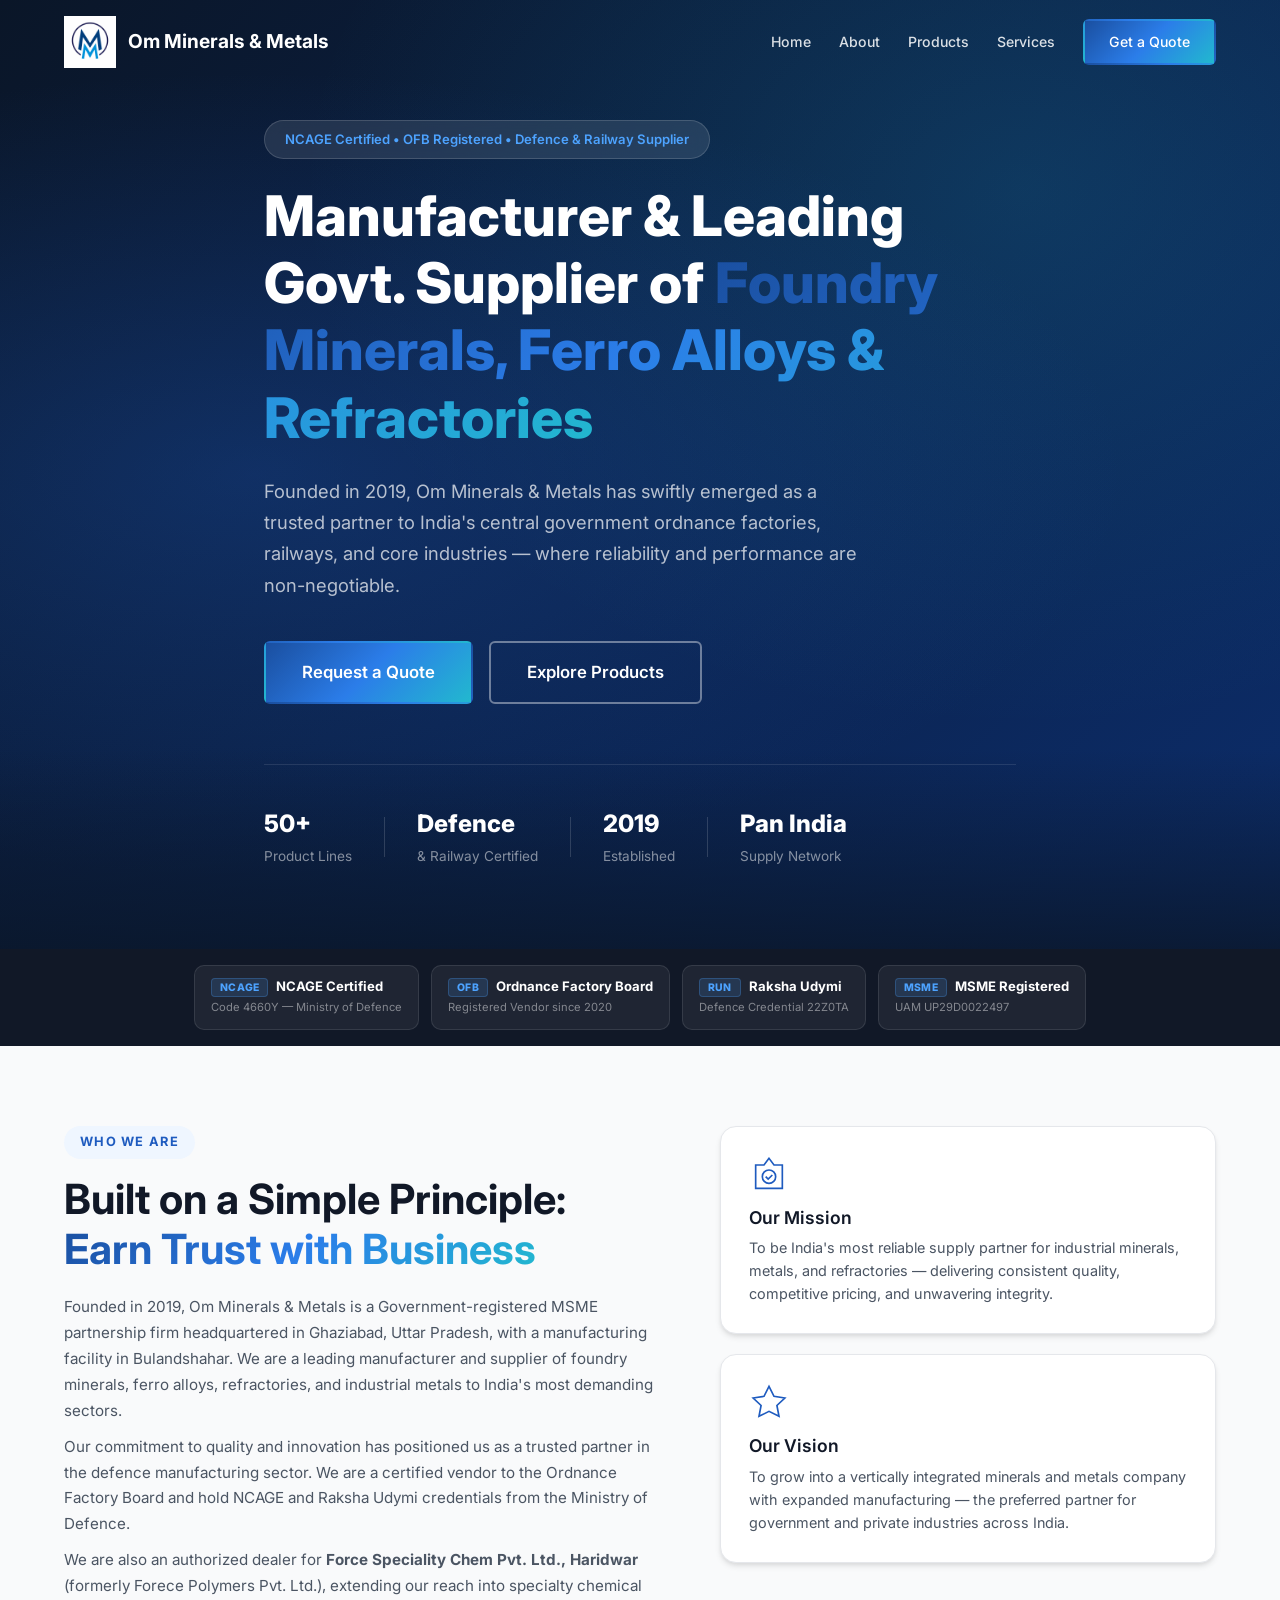
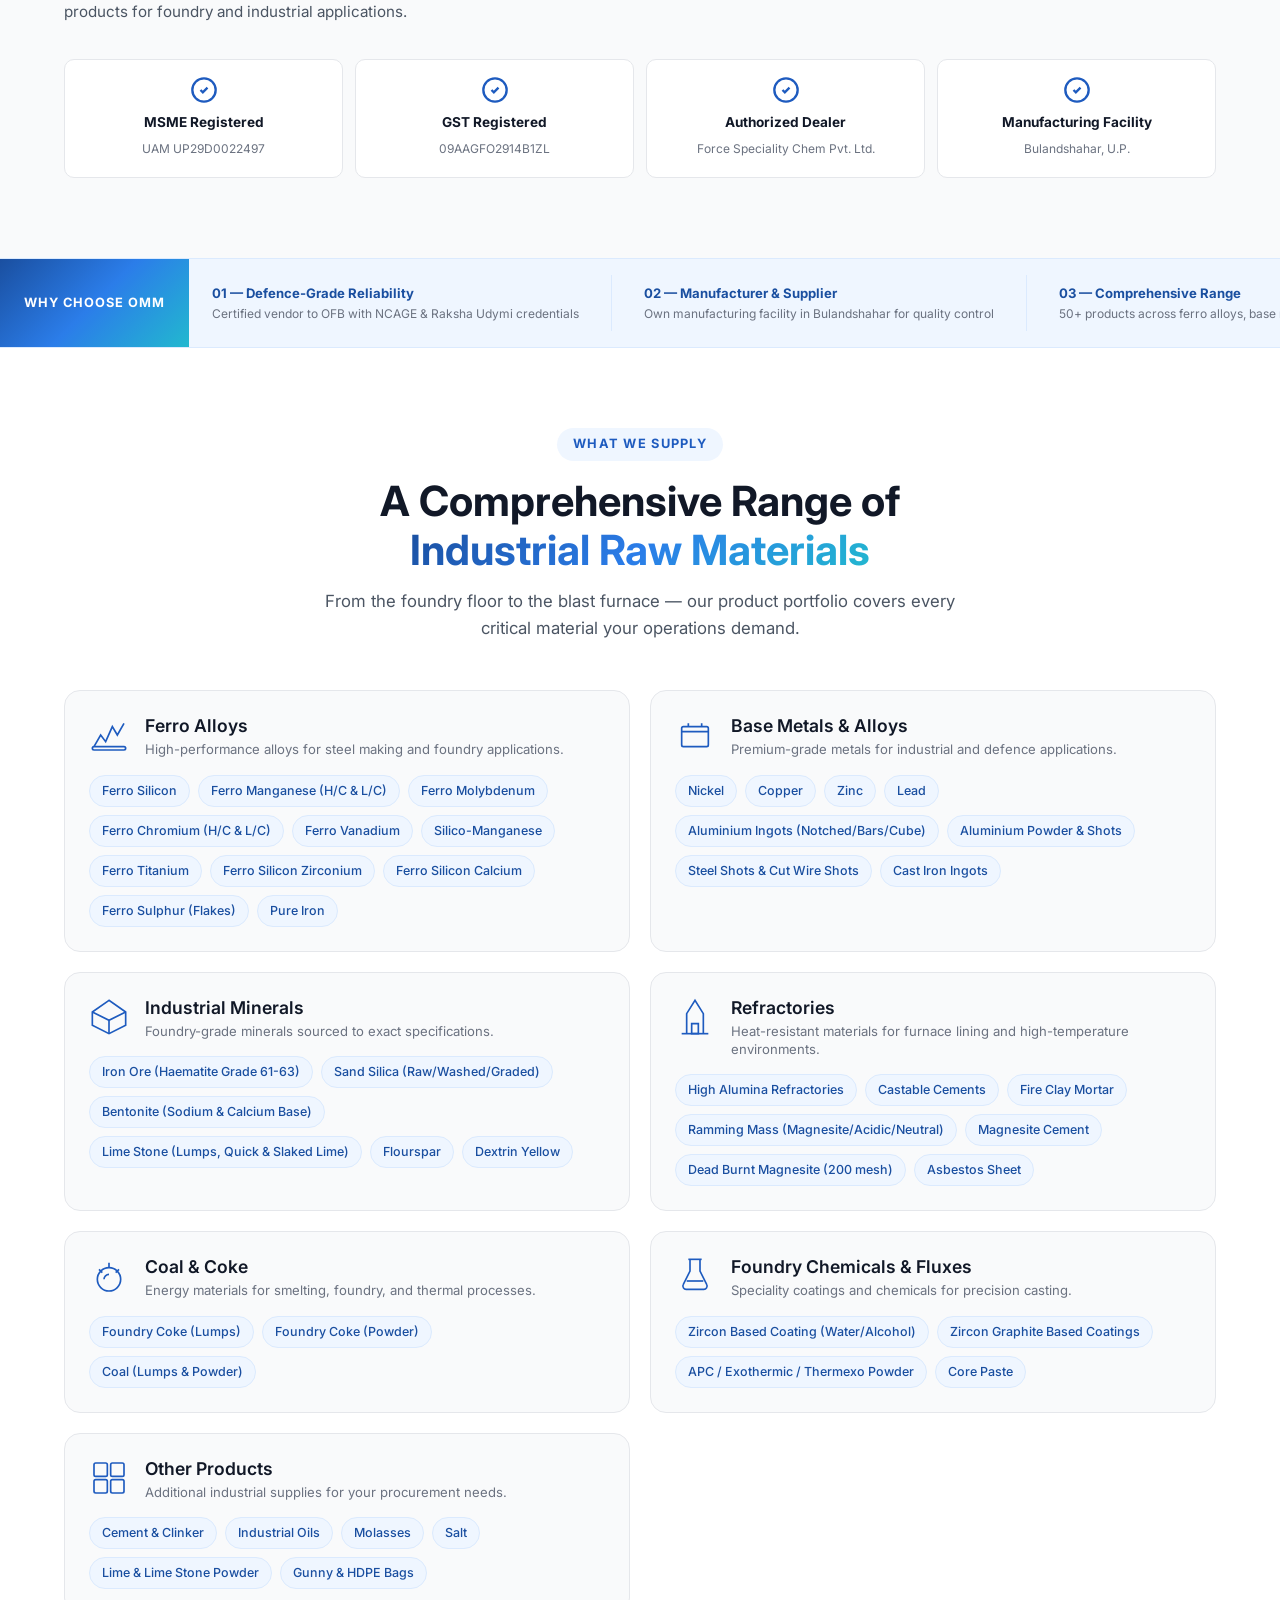
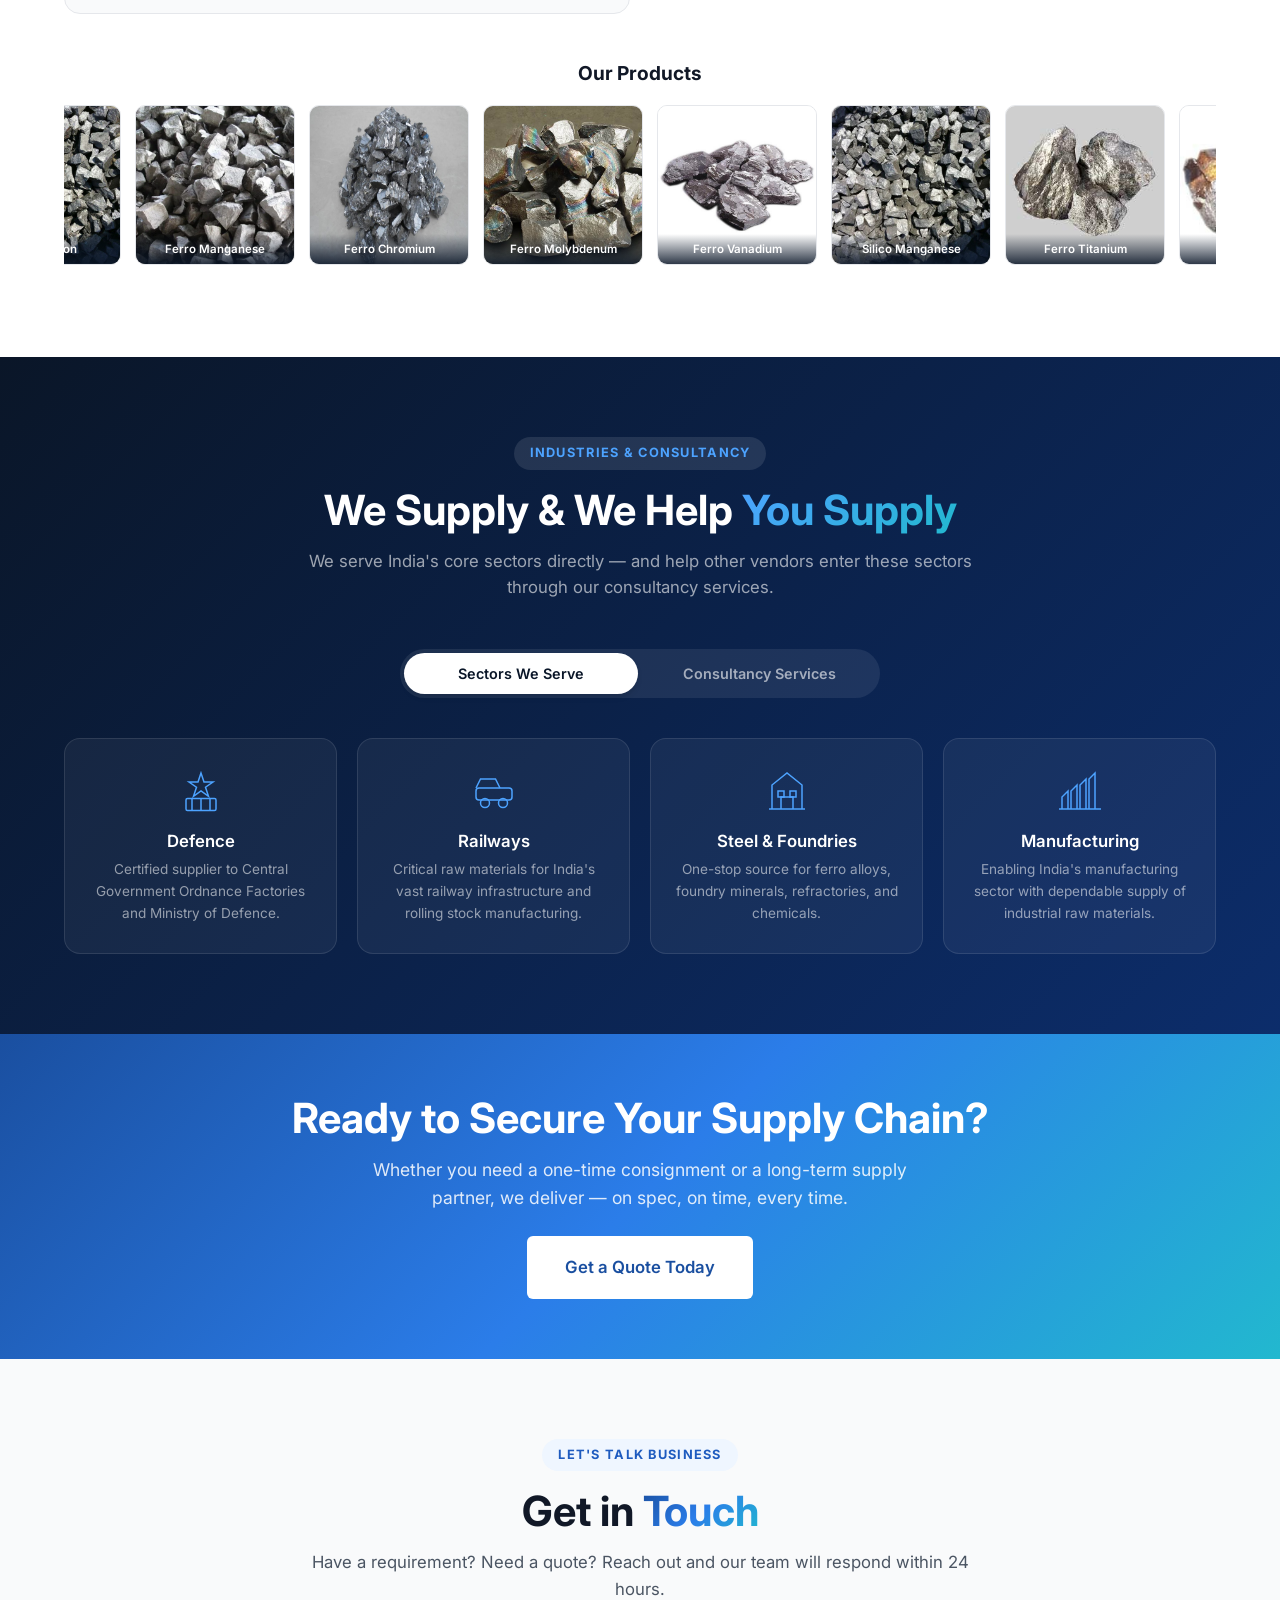
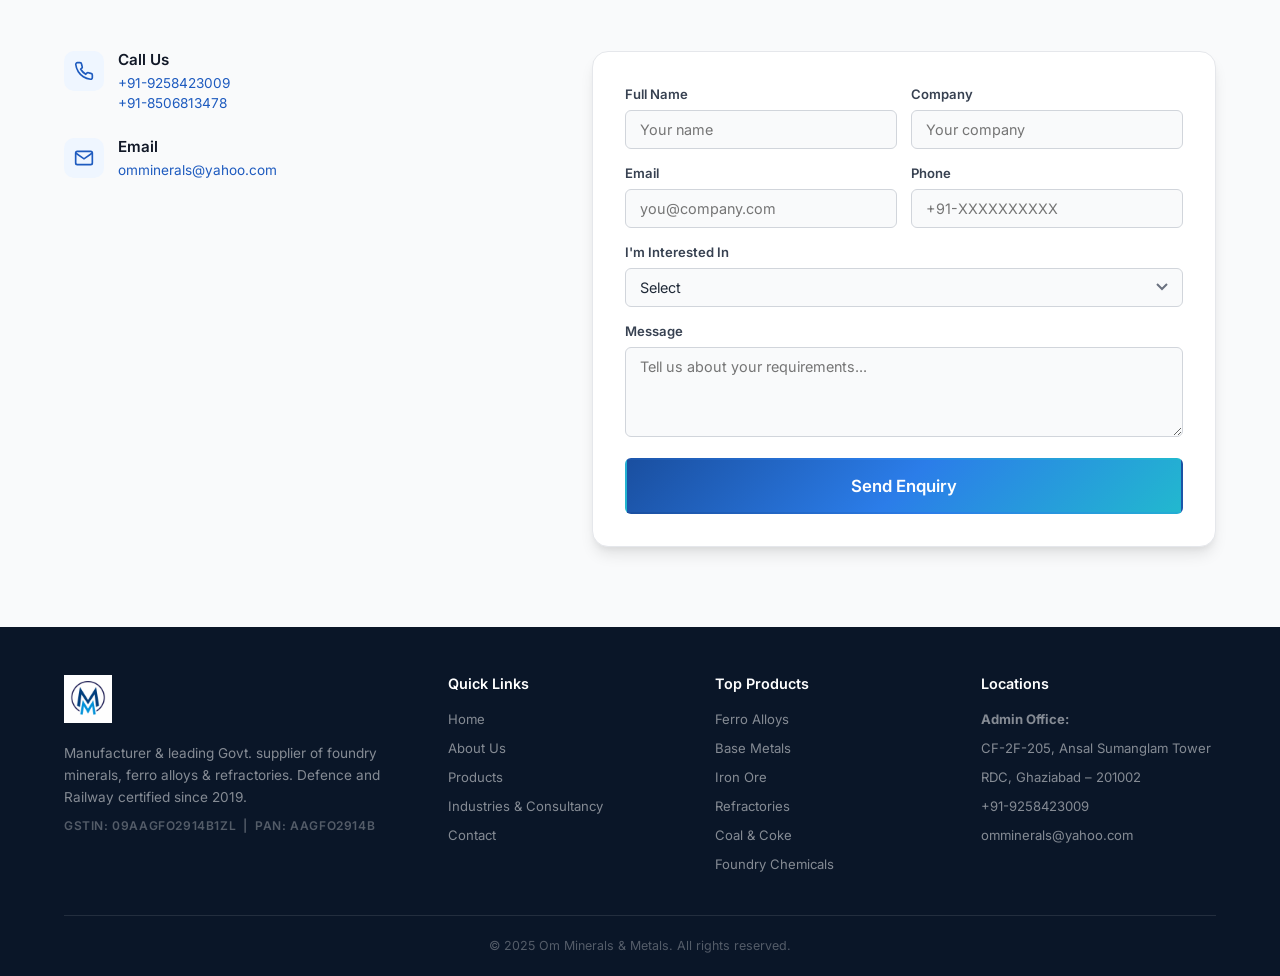
==== commit 8721a289: "Fix cert strip: replace overflowing circle badges with inline tag labels Badges now render as small " ====
--- a/index.html
+++ b/index.html
@@ -74,20 +74,16 @@
     <div class="container">
       <div class="cert-strip-inner">
         <div class="cert-chip">
-          <span class="cert-chip-badge">NCAGE</span>
-          <div><strong>NCAGE Certified</strong><span>Code 4660Y &mdash; Ministry of Defence</span></div>
+          <div><strong data-badge="NCAGE">NCAGE Certified</strong><span>Code 4660Y &mdash; Ministry of Defence</span></div>
         </div>
         <div class="cert-chip">
-          <span class="cert-chip-badge">OFB</span>
-          <div><strong>Ordnance Factory Board</strong><span>Registered Vendor since 2020</span></div>
+          <div><strong data-badge="OFB">Ordnance Factory Board</strong><span>Registered Vendor since 2020</span></div>
         </div>
         <div class="cert-chip">
-          <span class="cert-chip-badge">RUN</span>
-          <div><strong>Raksha Udymi</strong><span>Defence Credential 22Z0TA</span></div>
+          <div><strong data-badge="RUN">Raksha Udymi</strong><span>Defence Credential 22Z0TA</span></div>
         </div>
         <div class="cert-chip">
-          <span class="cert-chip-badge">MSME</span>
-          <div><strong>MSME Registered</strong><span>UAM UP29D0022497</span></div>
+          <div><strong data-badge="MSME">MSME Registered</strong><span>UAM UP29D0022497</span></div>
         </div>
       </div>
     </div>
--- a/styles.css
+++ b/styles.css
@@ -101,13 +101,14 @@
 .stat-divider { width: 1px; height: 40px; background: rgba(255,255,255,0.15); }
 
 /* ===== CERTIFICATION STRIP ===== */
-.cert-strip { background: var(--gray-900); padding: 20px 0; }
-.cert-strip-inner { display: flex; gap: 16px; justify-content: center; flex-wrap: wrap; }
-.cert-chip { display: flex; align-items: center; gap: 12px; background: rgba(255,255,255,0.06); border: 1px solid rgba(255,255,255,0.1); border-radius: 100px; padding: 8px 20px 8px 8px; transition: background 0.2s; }
+.cert-strip { background: var(--gray-900); padding: 16px 0; }
+.cert-strip-inner { display: flex; gap: 12px; justify-content: center; flex-wrap: wrap; }
+.cert-chip { display: flex; align-items: center; gap: 10px; background: rgba(255,255,255,0.06); border: 1px solid rgba(255,255,255,0.1); border-radius: var(--radius-md); padding: 12px 16px; transition: background 0.2s; }
 .cert-chip:hover { background: rgba(255,255,255,0.1); }
-.cert-chip-badge { display: flex; align-items: center; justify-content: center; min-width: 44px; height: 44px; background: var(--gradient-brand); color: var(--white); font-weight: 800; font-size: 0.6rem; border-radius: 100px; flex-shrink: 0; padding: 0 8px; letter-spacing: -0.02em; }
-.cert-chip strong { display: block; font-size: 0.8rem; color: var(--white); line-height: 1.2; }
-.cert-chip span { display: block; font-size: 0.7rem; color: rgba(255,255,255,0.45); }
+.cert-chip-badge { display: none; }
+.cert-chip strong { display: block; font-size: 0.82rem; color: var(--white); line-height: 1.3; }
+.cert-chip strong::before { content: attr(data-badge); display: inline-block; font-size: 0.65rem; font-weight: 800; color: var(--blue-400); background: rgba(77, 163, 255, 0.15); border: 1px solid rgba(77, 163, 255, 0.25); padding: 2px 8px; border-radius: 4px; margin-right: 8px; vertical-align: middle; letter-spacing: 0.03em; }
+.cert-chip span { display: block; font-size: 0.7rem; color: rgba(255,255,255,0.45); margin-top: 2px; }
 
 /* ===== ABOUT ===== */
 .about { background: var(--gray-50); }
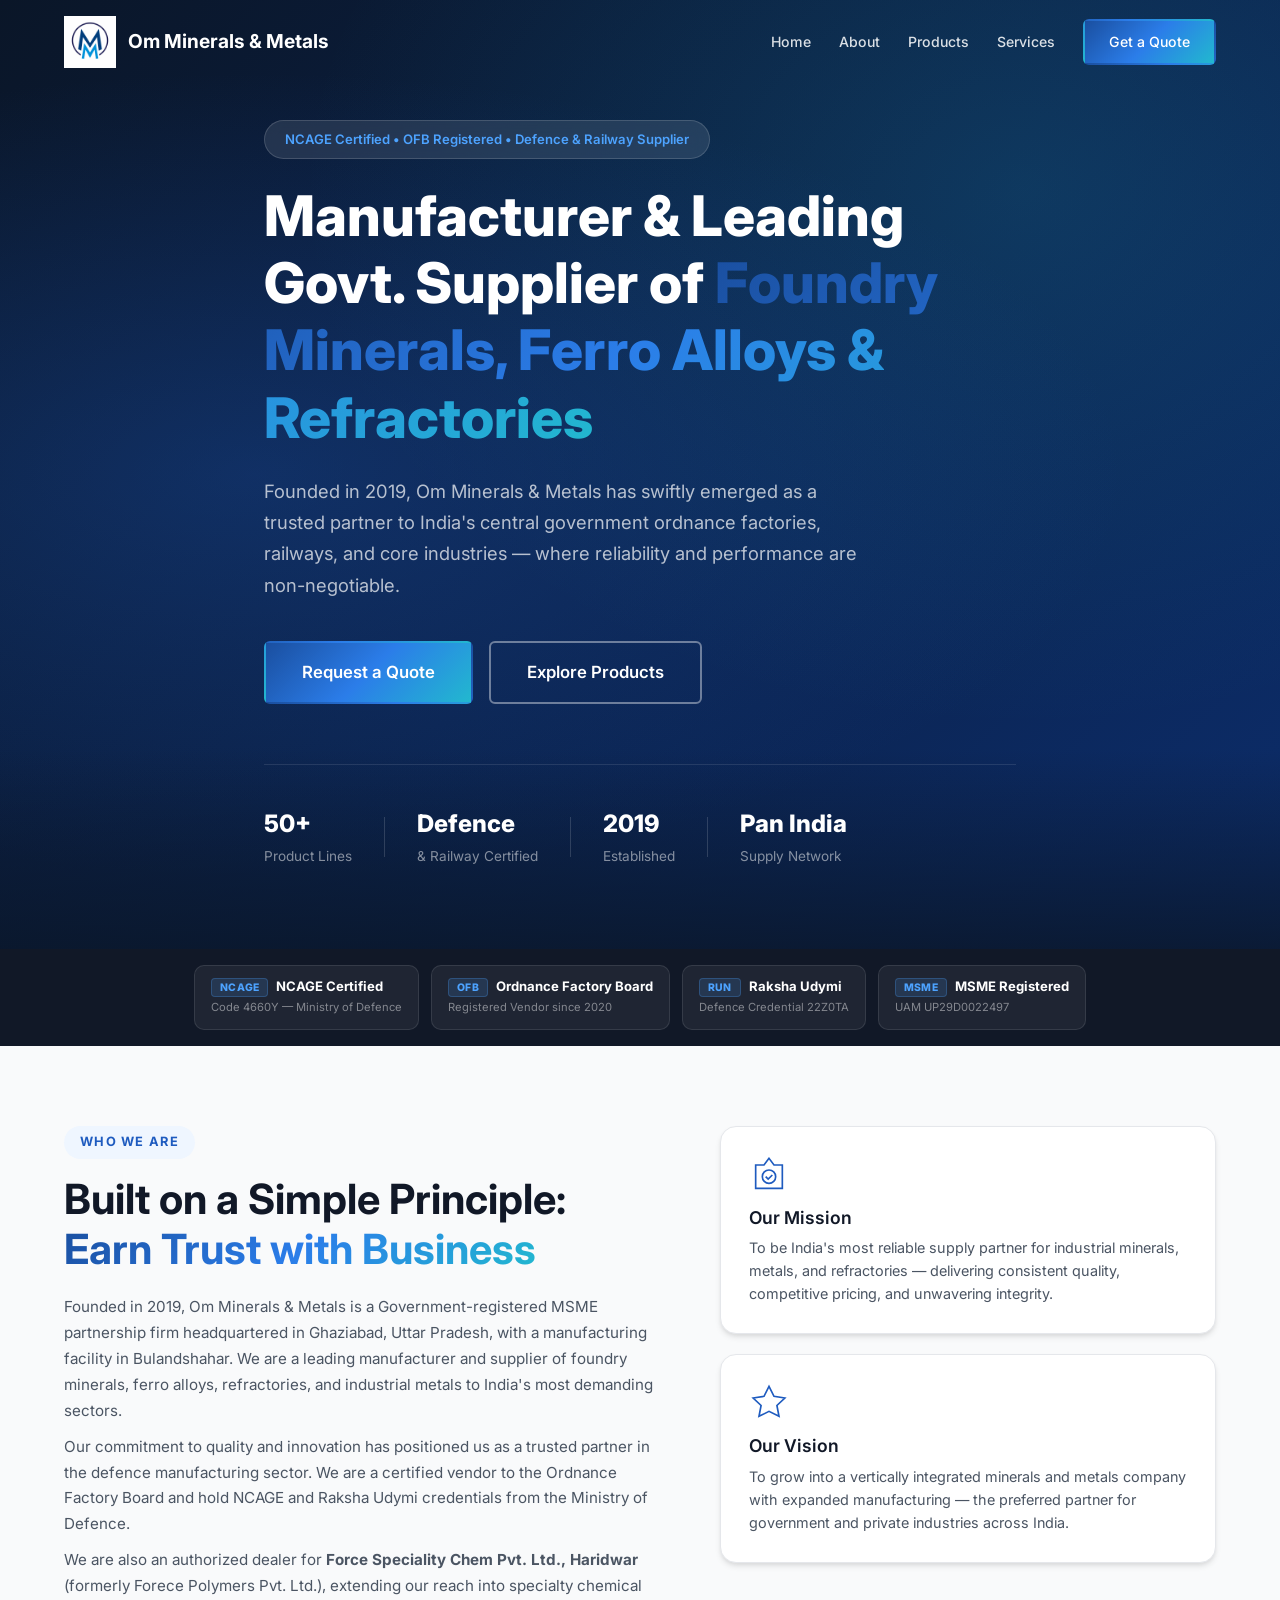
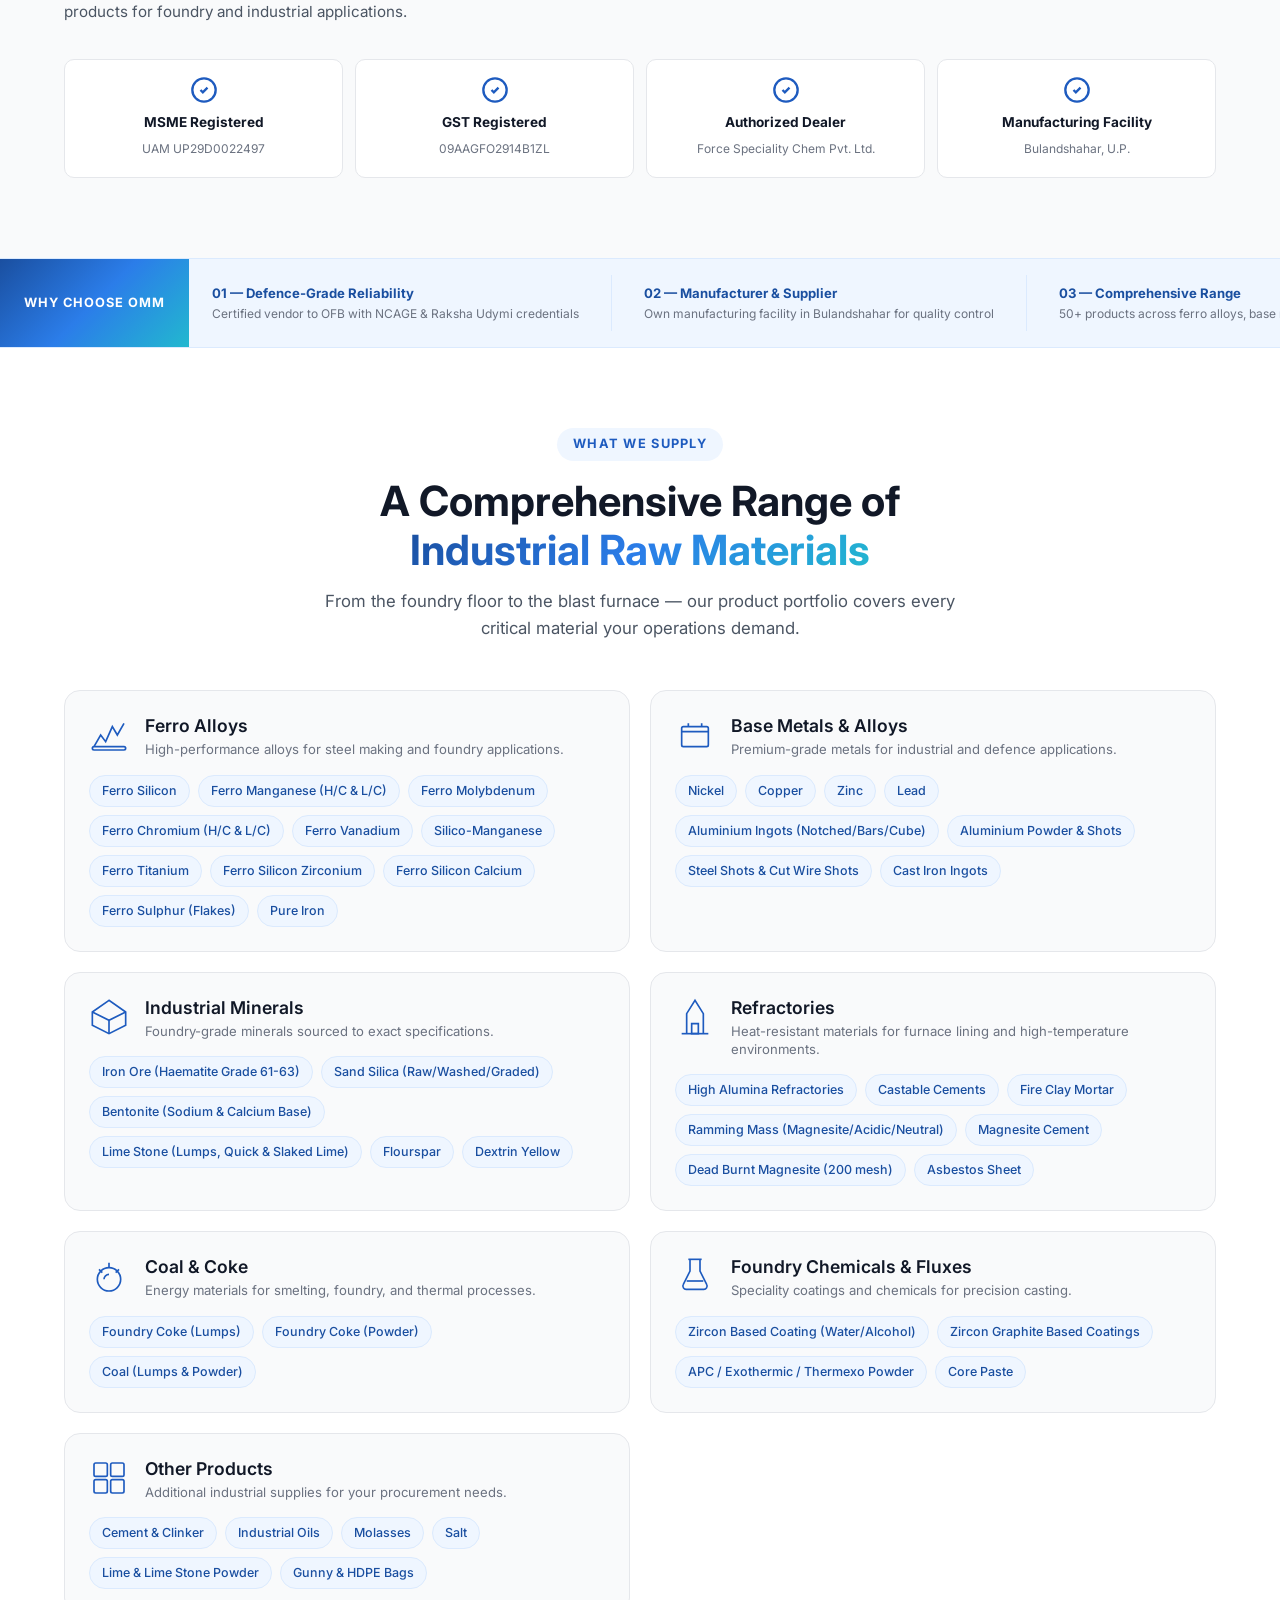
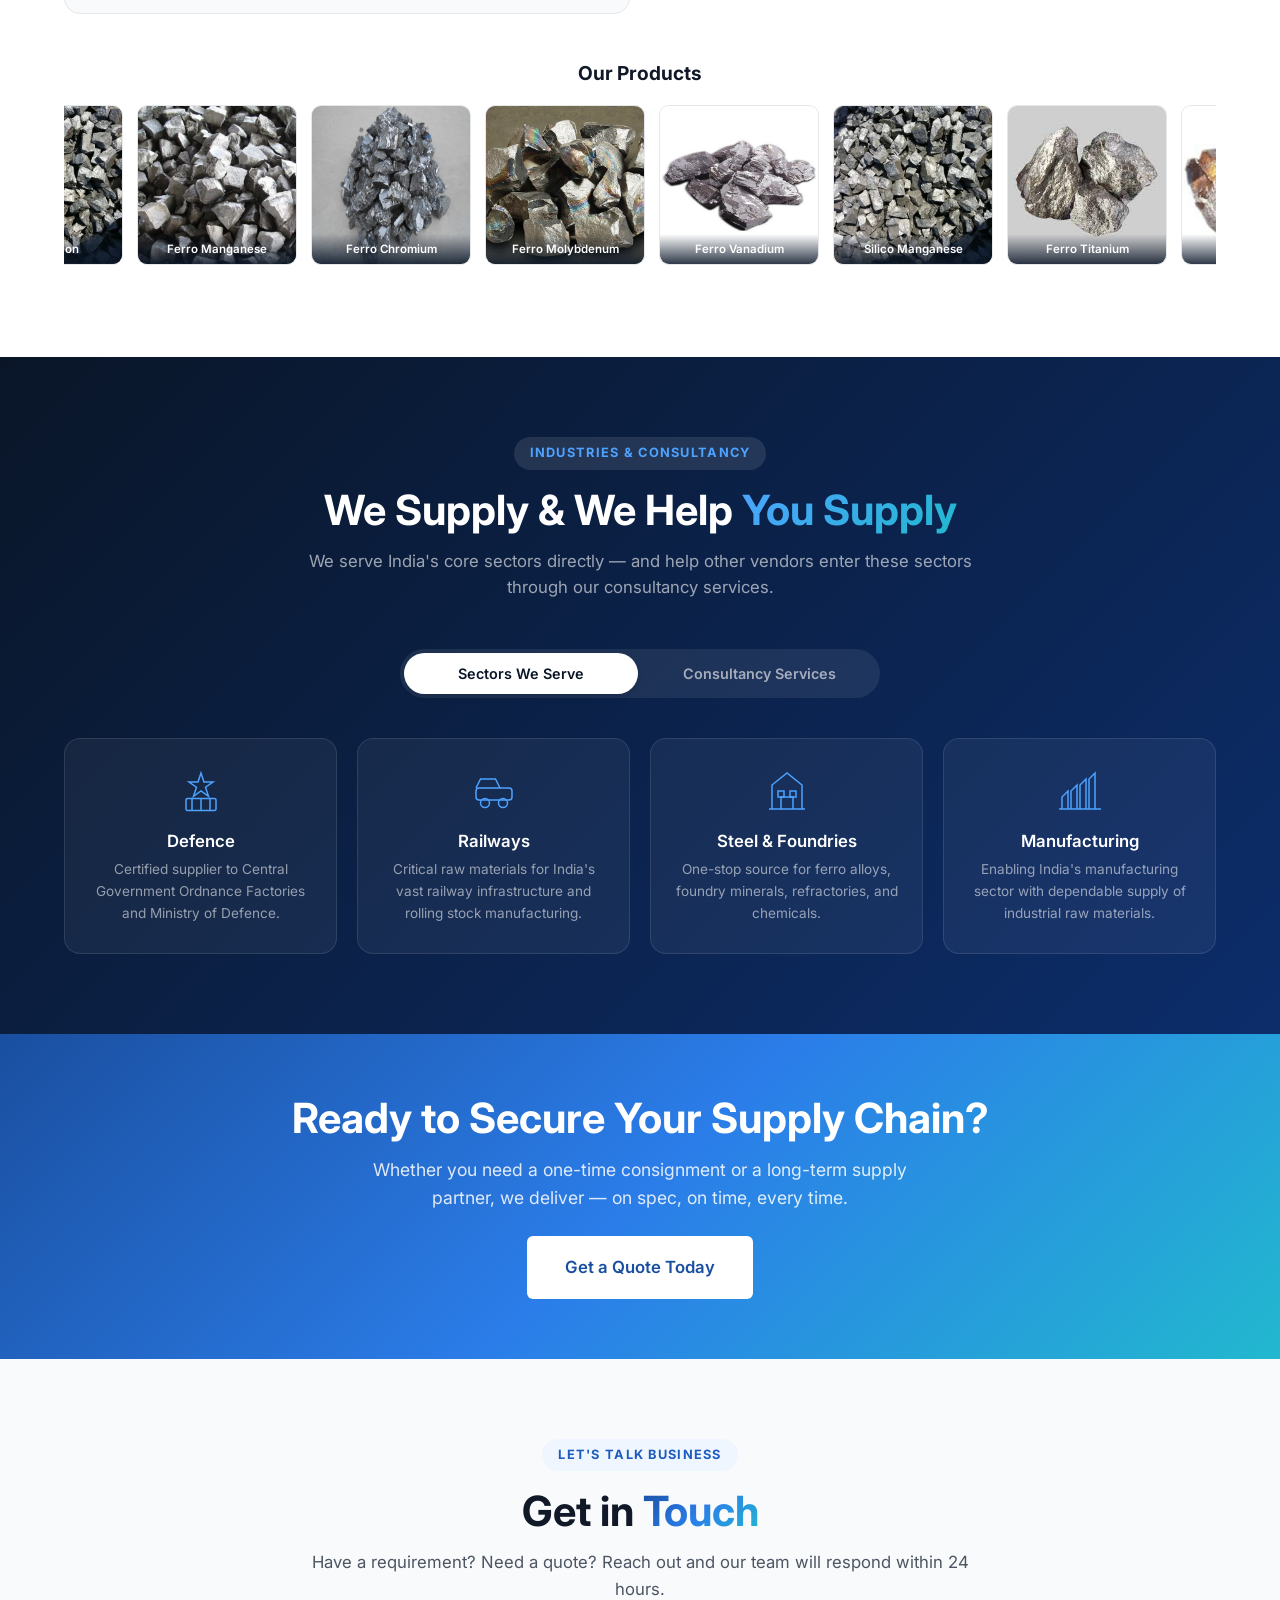
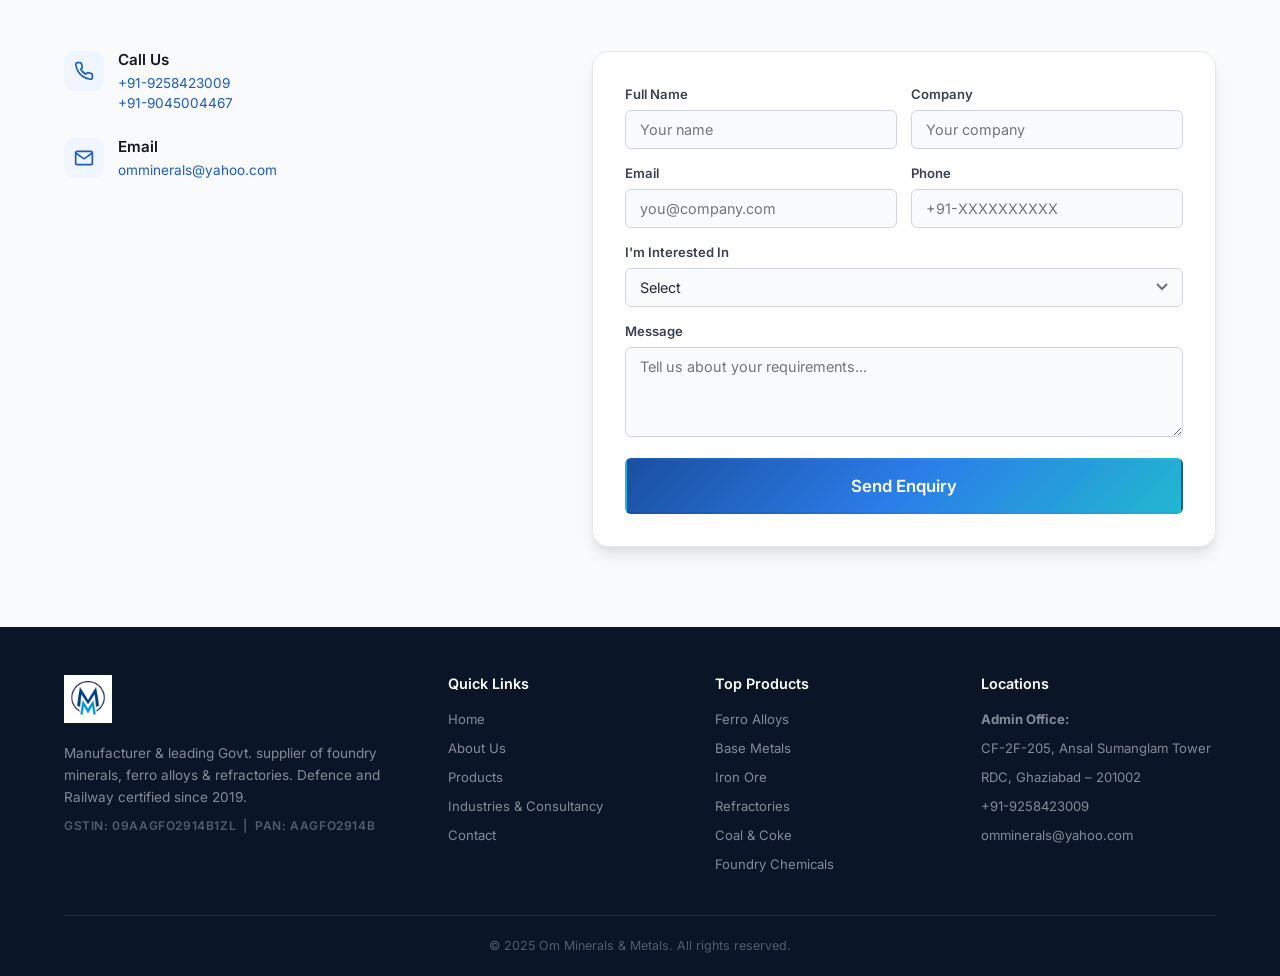
==== commit 27794661: "Update Nitesh Kumar contact number to 9045004467 Co-Authored-By: Claude Opus 4.6 (1M context) <norep" ====
--- a/index.html
+++ b/index.html
@@ -432,7 +432,7 @@
             <div>
               <h4>Call Us</h4>
               <p><a href="tel:+919258423009">+91-9258423009</a></p>
-              <p><a href="tel:+918506813478">+91-8506813478</a></p>
+              <p><a href="tel:+919045004467">+91-9045004467</a></p>
             </div>
           </div>
           <div class="contact-item">
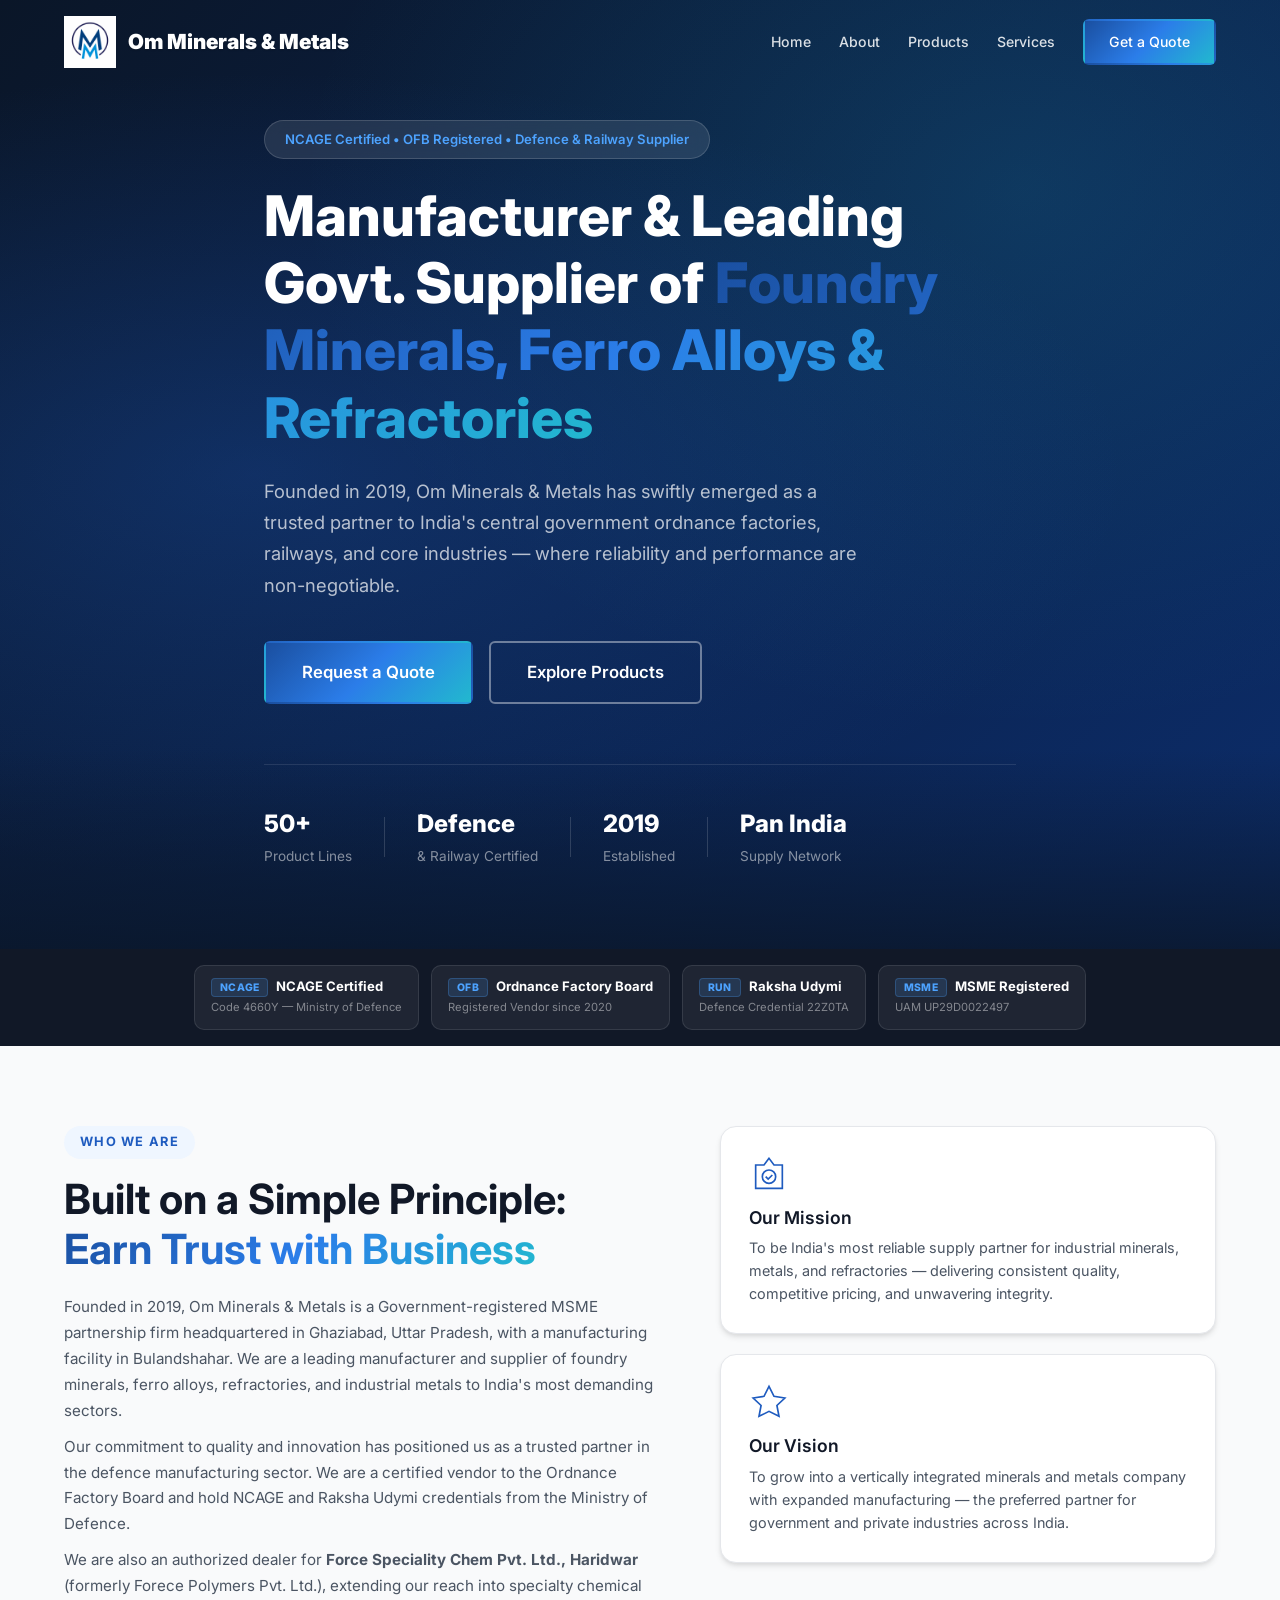
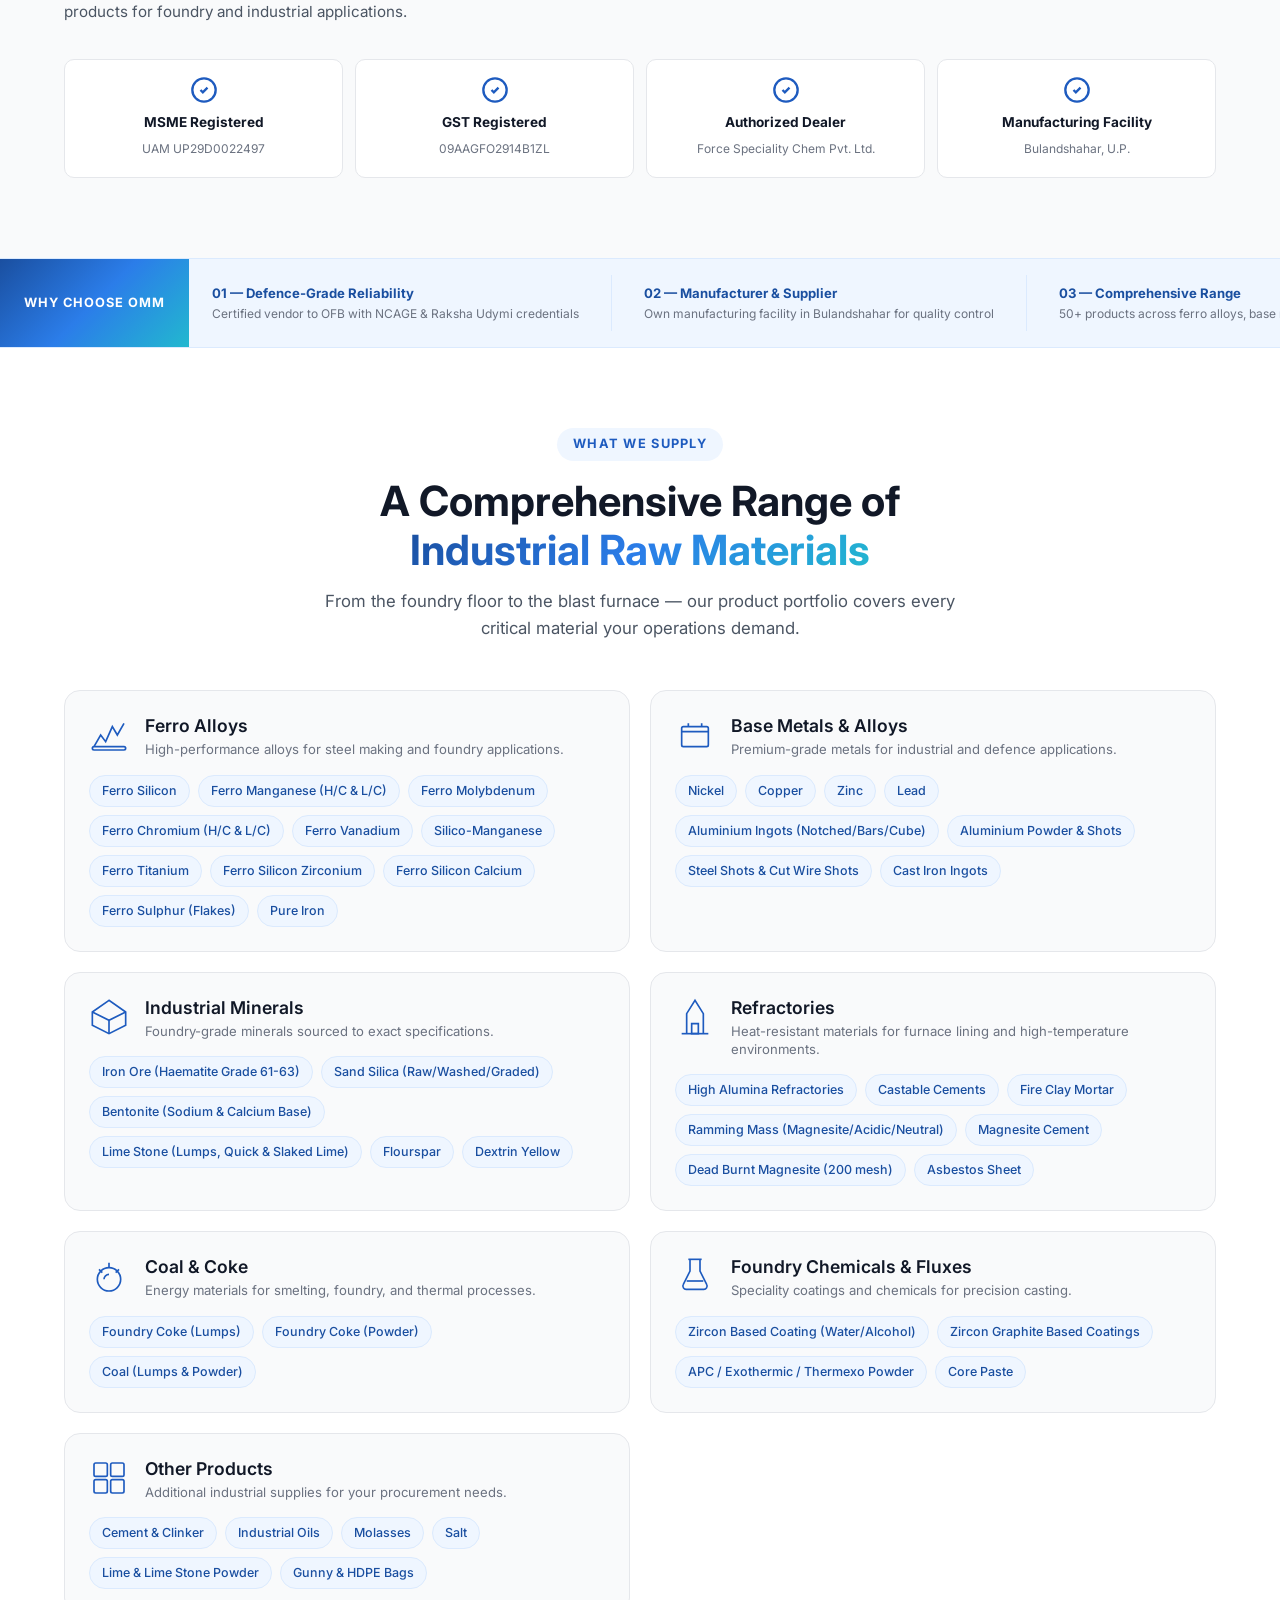
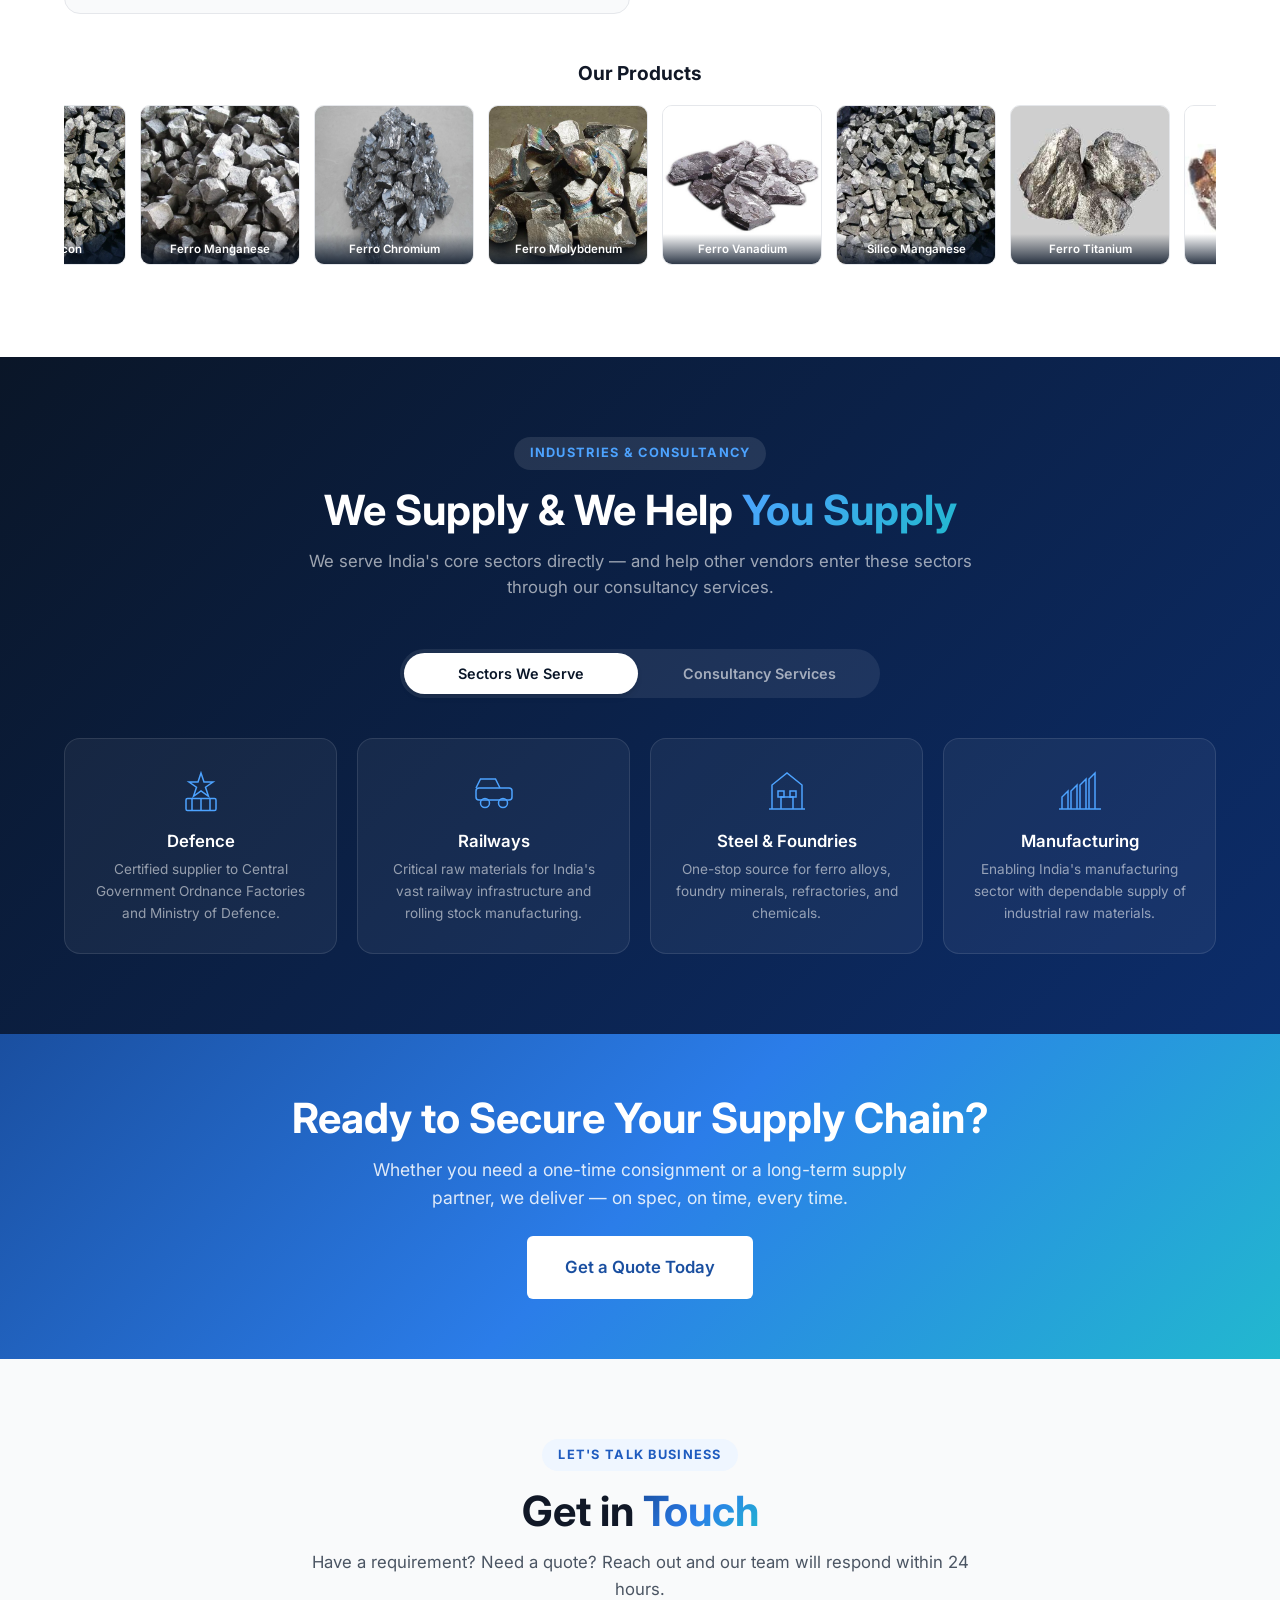
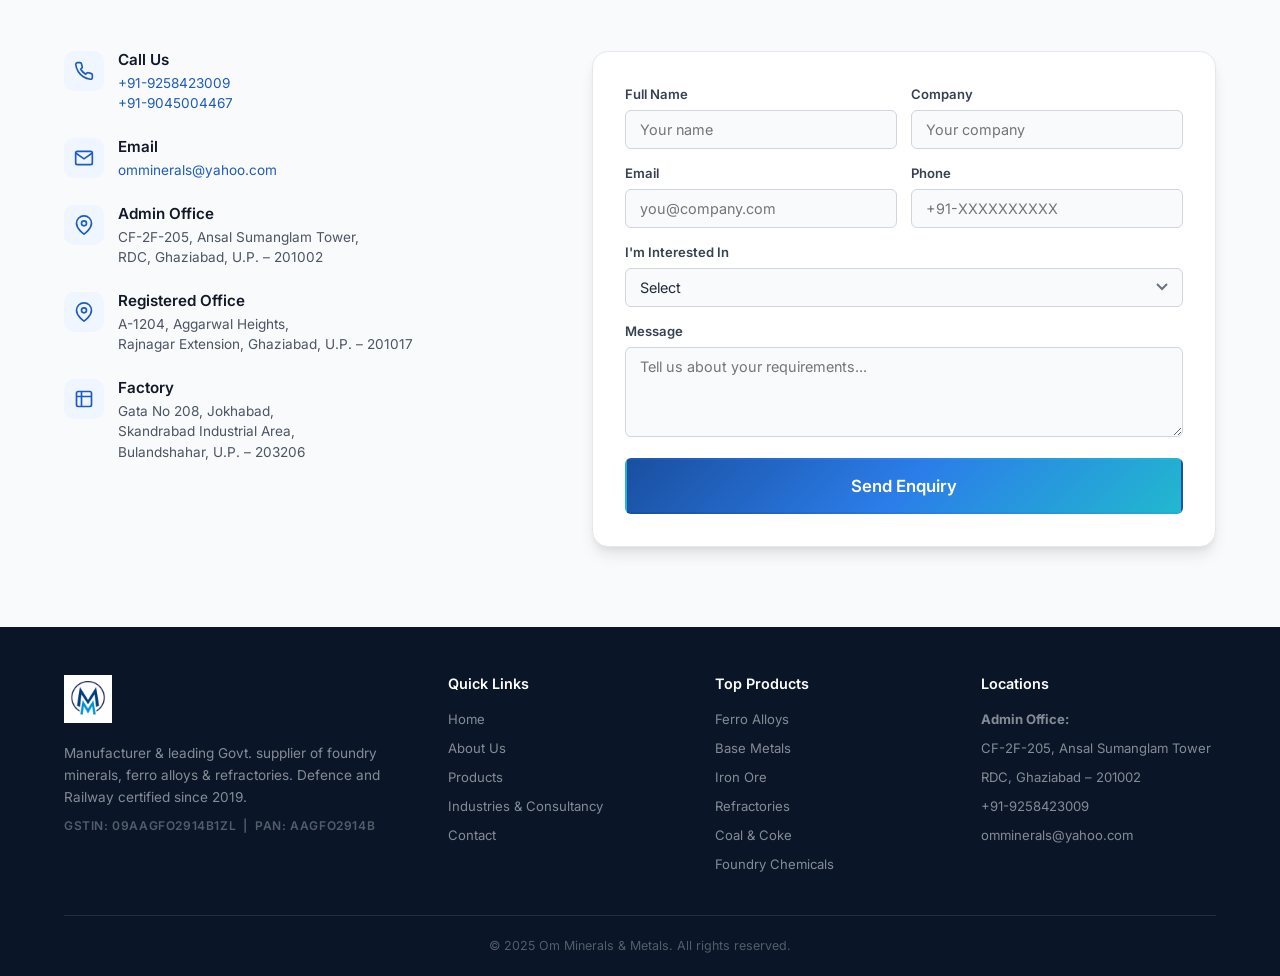
==== commit 5d16bf8c: "Add all three addresses back to contact section Admin Office, Registered Office (A-1204 Aggarwal Hei" ====
--- a/index.html
+++ b/index.html
@@ -440,6 +440,27 @@
             <div>
               <h4>Email</h4>
               <p><a href="mailto:omminerals@yahoo.com">omminerals@yahoo.com</a></p>
+            </div>
+          </div>
+          <div class="contact-item">
+            <div class="contact-icon"><svg viewBox="0 0 24 24" fill="none" stroke="currentColor" stroke-width="2"><path d="M21 10c0 7-9 13-9 13s-9-6-9-13a9 9 0 0118 0z"/><circle cx="12" cy="10" r="3"/></svg></div>
+            <div>
+              <h4>Admin Office</h4>
+              <p>CF-2F-205, Ansal Sumanglam Tower,<br>RDC, Ghaziabad, U.P. &ndash; 201002</p>
+            </div>
+          </div>
+          <div class="contact-item">
+            <div class="contact-icon"><svg viewBox="0 0 24 24" fill="none" stroke="currentColor" stroke-width="2"><path d="M21 10c0 7-9 13-9 13s-9-6-9-13a9 9 0 0118 0z"/><circle cx="12" cy="10" r="3"/></svg></div>
+            <div>
+              <h4>Registered Office</h4>
+              <p>A-1204, Aggarwal Heights,<br>Rajnagar Extension, Ghaziabad, U.P. &ndash; 201017</p>
+            </div>
+          </div>
+          <div class="contact-item">
+            <div class="contact-icon"><svg viewBox="0 0 24 24" fill="none" stroke="currentColor" stroke-width="2"><rect x="3" y="3" width="18" height="18" rx="2"/><path d="M3 9h18M9 3v18"/></svg></div>
+            <div>
+              <h4>Factory</h4>
+              <p>Gata No 208, Jokhabad,<br>Skandrabad Industrial Area,<br>Bulandshahar, U.P. &ndash; 203206</p>
             </div>
           </div>
         </div>
--- a/styles.css
+++ b/styles.css
@@ -73,8 +73,9 @@
 .nav-container { display: flex; align-items: center; justify-content: space-between; }
 .nav-logo { display: flex; align-items: center; gap: 12px; }
 .nav-logo img { width: 52px; height: 52px; }
-.nav-logo span { font-weight: 700; font-size: 1.2rem; line-height: 1.2; color: var(--white); transition: color 0.3s; white-space: nowrap; }
-.navbar.scrolled .nav-logo span { color: var(--navy); }
+.nav-logo span { font-weight: 900; font-size: 1.3rem; line-height: 1.2; color: var(--white); transition: all 0.3s; white-space: nowrap; text-shadow: 0 1px 2px rgba(0,0,0,0.2); }
+.navbar.scrolled .nav-logo span { background: linear-gradient(180deg, #0a2e6b 0%, #1a7fd4 50%, #22b8cf 100%); -webkit-background-clip: text; -webkit-text-fill-color: transparent; background-clip: text; text-shadow: none; }
+/* scrolled logo color handled in nav-logo span above */
 .nav-menu { display: flex; align-items: center; gap: 28px; }
 .nav-menu a { font-size: 0.88rem; font-weight: 500; color: rgba(255,255,255,0.85); transition: color 0.2s; }
 .nav-menu a:hover { color: var(--white); }
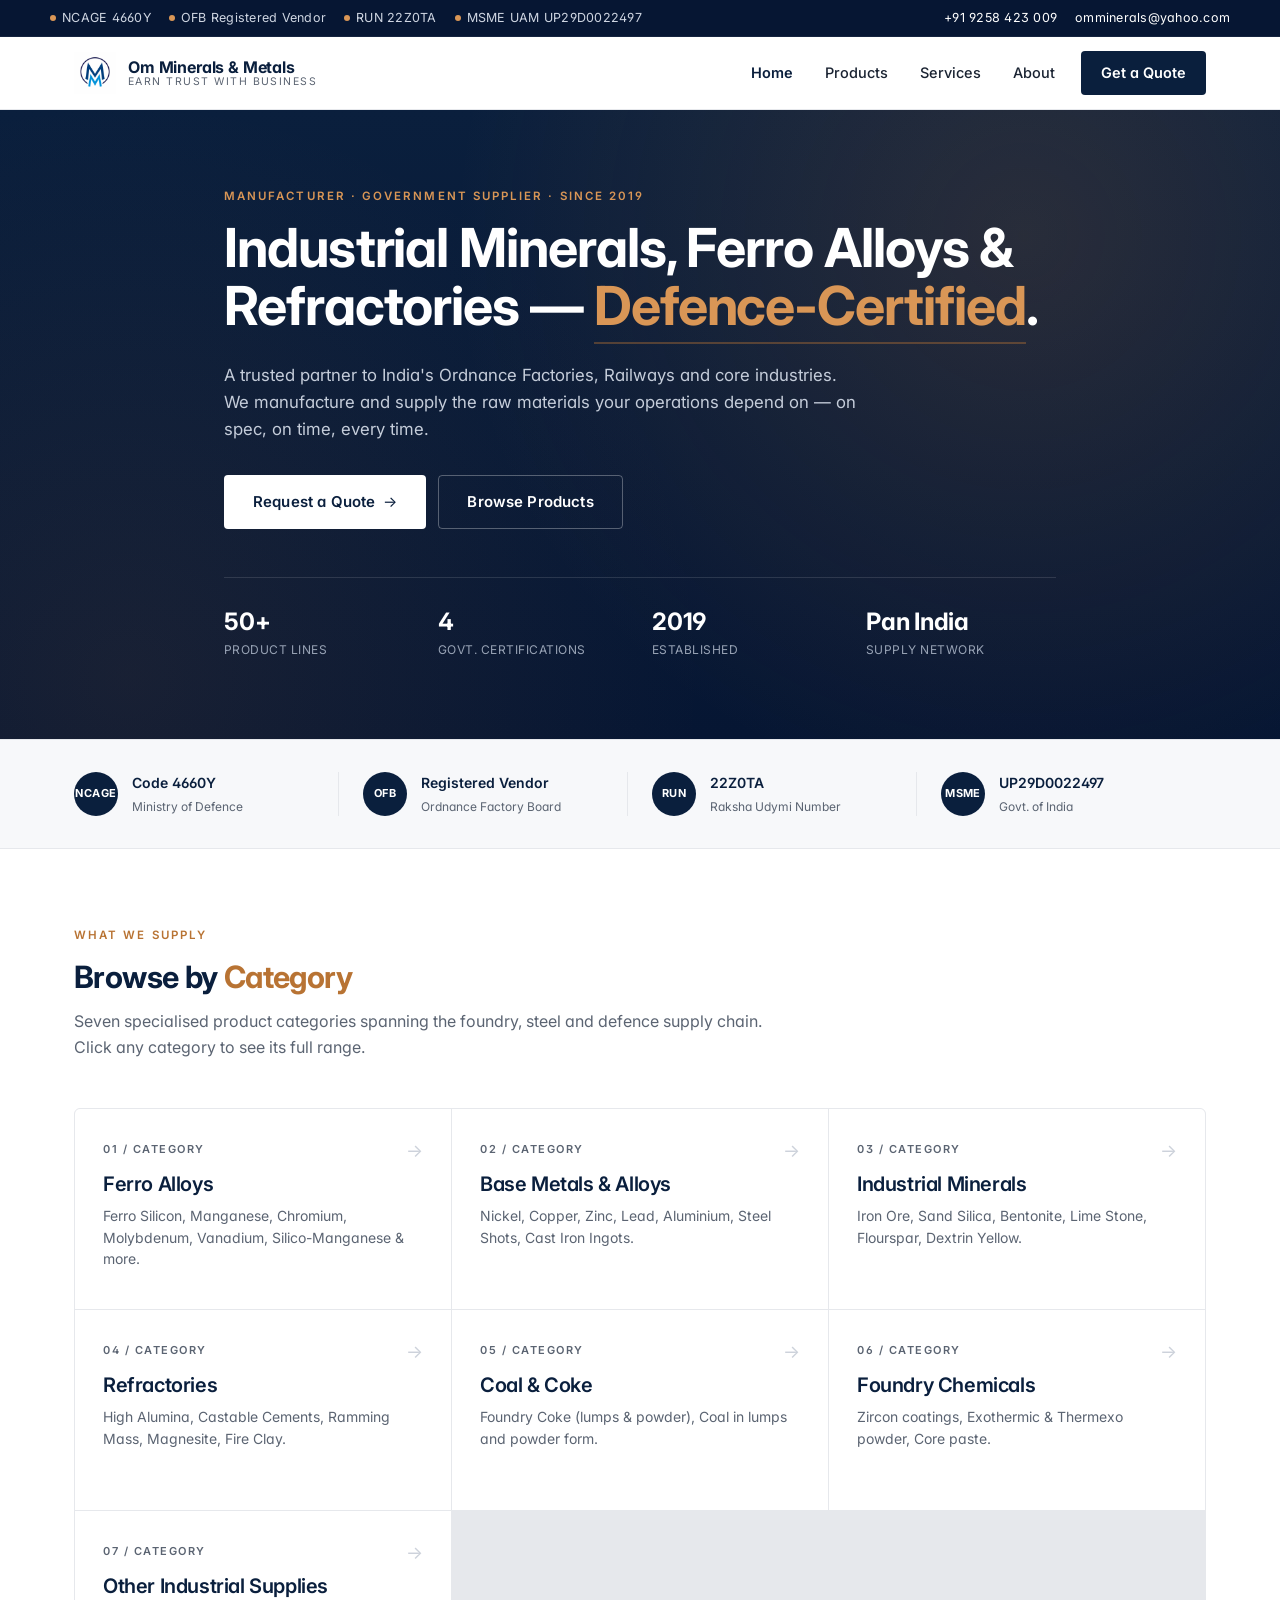
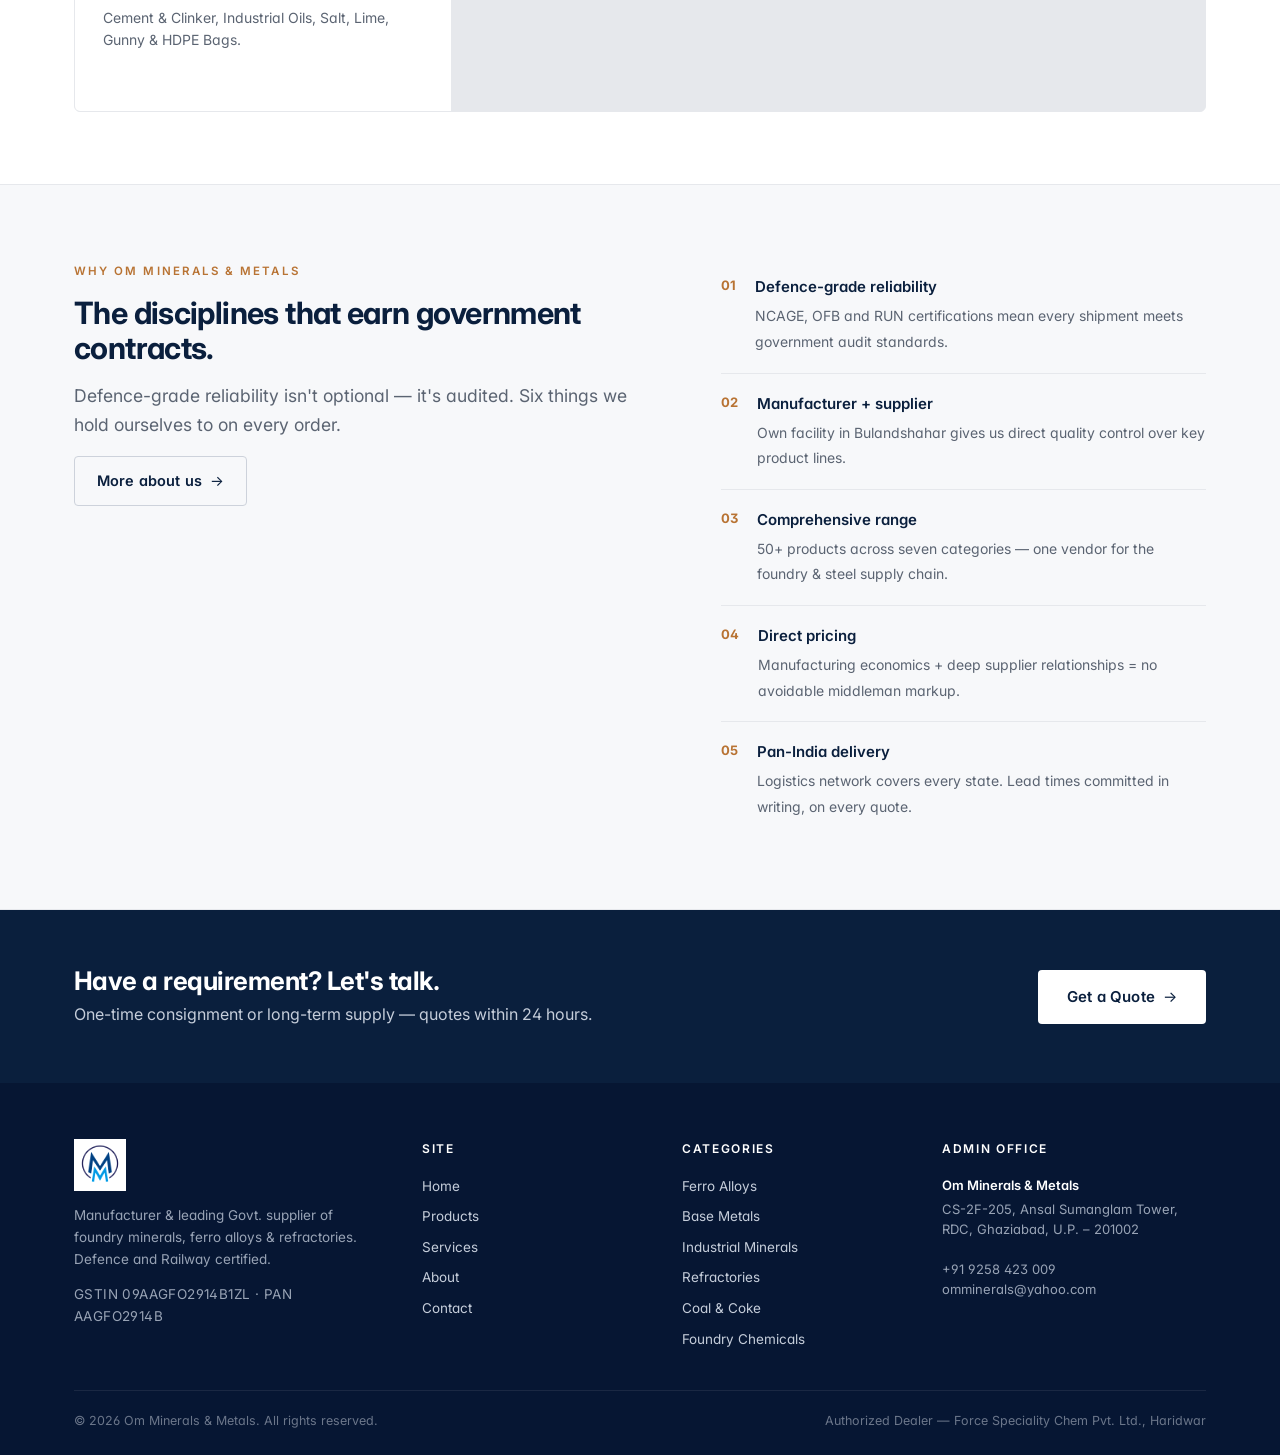
==== commit e9c802c1: "Redesign — multi-page site, category-based product browsing - Replace single 999-line homepage with " ====
--- a/index.html
+++ b/index.html
@@ -3,665 +3,229 @@
 <head>
   <meta charset="UTF-8">
   <meta name="viewport" content="width=device-width, initial-scale=1.0">
-  <title>Om Minerals & Metals — Manufacturer & Govt. Supplier of Ferro Alloys, Minerals & Refractories</title>
-  <meta name="description" content="Founded in 2019, Om Minerals & Metals is a leading manufacturer and government supplier of foundry minerals, ferro alloys, refractories and base metals. NCAGE certified, OFB registered vendor serving India's Defence and Railway sectors.">
-  <meta name="keywords" content="ferro alloys supplier India, ferro manganese, ferro silicon, refractories, defence supplier, ordnance factory vendor, foundry minerals, industrial metals, Ghaziabad">
+  <title>Om Minerals & Metals — Defence-Certified Supplier of Ferro Alloys, Minerals & Refractories</title>
+  <meta name="description" content="NCAGE certified, OFB registered manufacturer & government supplier of ferro alloys, foundry minerals, refractories and base metals. Serving India's Defence, Railway and core industries since 2019.">
+  <meta name="keywords" content="ferro alloys supplier India, ferro manganese, refractories, defence supplier, ordnance factory vendor, foundry minerals, Ghaziabad">
   <link rel="icon" type="image/png" href="assets/logo.png">
   <link rel="stylesheet" href="styles.css">
   <link rel="preconnect" href="https://fonts.googleapis.com">
   <link rel="preconnect" href="https://fonts.gstatic.com" crossorigin>
-  <link href="https://fonts.googleapis.com/css2?family=Inter:wght@400;500;600;700;800;900&display=swap" rel="stylesheet">
+  <link href="https://fonts.googleapis.com/css2?family=Inter:wght@400;500;600;700&display=swap" rel="stylesheet">
 </head>
 <body>
 
-  <!-- ===== NAVIGATION ===== -->
-  <nav class="navbar" id="navbar">
-    <div class="container nav-container">
-      <a href="#" class="nav-logo">
-        <img src="assets/logo.png" alt="Om Minerals & Metals Logo">
-        <span>Om Minerals & Metals</span>
+  <!-- TOPBAR -->
+  <div class="topbar">
+    <div class="container topbar-inner">
+      <div class="topbar-tags">
+        <span>NCAGE 4660Y</span>
+        <span>OFB Registered Vendor</span>
+        <span>RUN 22Z0TA</span>
+        <span>MSME UAM UP29D0022497</span>
+      </div>
+      <div class="topbar-contact">
+        <a href="tel:+919258423009">+91 9258 423 009</a>
+        <a href="mailto:omminerals@yahoo.com">omminerals@yahoo.com</a>
+      </div>
+    </div>
+  </div>
+
+  <!-- NAV -->
+  <nav class="nav">
+    <div class="container nav-inner">
+      <a href="index.html" class="brand">
+        <img src="assets/logo.png" alt="Om Minerals & Metals">
+        <div class="brand-text">
+          <strong>Om Minerals &amp; Metals</strong>
+          <span>Earn Trust with Business</span>
+        </div>
       </a>
       <button class="nav-toggle" id="navToggle" aria-label="Toggle navigation">
         <span></span><span></span><span></span>
       </button>
-      <ul class="nav-menu" id="navMenu">
-        <li><a href="#home">Home</a></li>
-        <li><a href="#about">About</a></li>
-        <li><a href="#products">Products</a></li>
-        <li><a href="#services">Services</a></li>
-        <li><a href="#contact" class="btn btn-nav">Get a Quote</a></li>
+      <ul class="nav-links" id="navLinks">
+        <li><a href="index.html" class="active">Home</a></li>
+        <li><a href="products.html">Products</a></li>
+        <li><a href="services.html">Services</a></li>
+        <li><a href="about.html">About</a></li>
+        <li><a href="contact.html" class="cta">Get a Quote</a></li>
       </ul>
     </div>
   </nav>
 
-  <!-- ===== HERO SECTION ===== -->
-  <section class="hero" id="home">
-    <div class="hero-bg"></div>
-    <div class="container hero-content">
-      <div class="hero-badge">NCAGE Certified &bull; OFB Registered &bull; Defence & Railway Supplier</div>
-      <h1>Manufacturer & Leading Govt. Supplier of <span class="highlight">Foundry Minerals, Ferro Alloys & Refractories</span></h1>
-      <p class="hero-subtitle">Founded in 2019, Om Minerals & Metals has swiftly emerged as a trusted partner to India's central government ordnance factories, railways, and core industries &mdash; where reliability and performance are non-negotiable.</p>
+  <!-- HERO -->
+  <header class="hero">
+    <div class="container hero-inner">
+      <span class="eyebrow">Manufacturer · Government Supplier · Since 2019</span>
+      <h1>Industrial Minerals, Ferro Alloys & Refractories — <em>Defence-Certified</em>.</h1>
+      <p>A trusted partner to India's Ordnance Factories, Railways and core industries. We manufacture and supply the raw materials your operations depend on — on spec, on time, every time.</p>
       <div class="hero-cta">
-        <a href="#contact" class="btn btn-primary btn-lg">Request a Quote</a>
-        <a href="#products" class="btn btn-outline btn-lg">Explore Products</a>
-      </div>
-      <div class="hero-stats">
-        <div class="stat">
-          <span class="stat-number">50+</span>
-          <span class="stat-label">Product Lines</span>
-        </div>
-        <div class="stat-divider"></div>
-        <div class="stat">
-          <span class="stat-number">Defence</span>
-          <span class="stat-label">& Railway Certified</span>
-        </div>
-        <div class="stat-divider"></div>
-        <div class="stat">
-          <span class="stat-number">2019</span>
-          <span class="stat-label">Established</span>
-        </div>
-        <div class="stat-divider"></div>
-        <div class="stat">
-          <span class="stat-number">Pan India</span>
-          <span class="stat-label">Supply Network</span>
-        </div>
-      </div>
-    </div>
-  </section>
-
-  <!-- ===== CERTIFICATIONS — Compact Strip ===== -->
-  <section class="cert-strip" id="certifications">
+        <a href="contact.html" class="btn btn-light btn-lg btn-arrow">Request a Quote</a>
+        <a href="products.html" class="btn btn-outline btn-lg">Browse Products</a>
+      </div>
+      <div class="hero-meta">
+        <div><strong>50+</strong><span>Product Lines</span></div>
+        <div><strong>4</strong><span>Govt. Certifications</span></div>
+        <div><strong>2019</strong><span>Established</span></div>
+        <div><strong>Pan India</strong><span>Supply Network</span></div>
+      </div>
+    </div>
+  </header>
+
+  <!-- CERT BAR -->
+  <section class="cert-bar" style="padding: 32px 0;">
+    <div class="container cert-bar-inner">
+      <div class="cert-item">
+        <div class="badge">NCAGE</div>
+        <div><strong>Code 4660Y</strong><span>Ministry of Defence</span></div>
+      </div>
+      <div class="cert-item">
+        <div class="badge">OFB</div>
+        <div><strong>Registered Vendor</strong><span>Ordnance Factory Board</span></div>
+      </div>
+      <div class="cert-item">
+        <div class="badge">RUN</div>
+        <div><strong>22Z0TA</strong><span>Raksha Udymi Number</span></div>
+      </div>
+      <div class="cert-item">
+        <div class="badge">MSME</div>
+        <div><strong>UP29D0022497</strong><span>Govt. of India</span></div>
+      </div>
+    </div>
+  </section>
+
+  <!-- PRODUCTS — CATEGORY GRID -->
+  <section>
     <div class="container">
-      <div class="cert-strip-inner">
-        <div class="cert-chip">
-          <div><strong data-badge="NCAGE">NCAGE Certified</strong><span>Code 4660Y &mdash; Ministry of Defence</span></div>
-        </div>
-        <div class="cert-chip">
-          <div><strong data-badge="OFB">Ordnance Factory Board</strong><span>Registered Vendor since 2020</span></div>
-        </div>
-        <div class="cert-chip">
-          <div><strong data-badge="RUN">Raksha Udymi</strong><span>Defence Credential 22Z0TA</span></div>
-        </div>
-        <div class="cert-chip">
-          <div><strong data-badge="MSME">MSME Registered</strong><span>UAM UP29D0022497</span></div>
-        </div>
-      </div>
-    </div>
-  </section>
-
-  <!-- ===== ABOUT SECTION ===== -->
-  <section class="section about" id="about">
+      <div class="section-head">
+        <span class="eyebrow">What We Supply</span>
+        <h2>Browse by <em>Category</em></h2>
+        <p>Seven specialised product categories spanning the foundry, steel and defence supply chain. Click any category to see its full range.</p>
+      </div>
+      <div class="cat-grid">
+        <a href="ferro-alloys.html" class="cat-tile">
+          <span class="num">01 / Category</span>
+          <h3>Ferro Alloys</h3>
+          <p>Ferro Silicon, Manganese, Chromium, Molybdenum, Vanadium, Silico-Manganese & more.</p>
+        </a>
+        <a href="base-metals.html" class="cat-tile">
+          <span class="num">02 / Category</span>
+          <h3>Base Metals & Alloys</h3>
+          <p>Nickel, Copper, Zinc, Lead, Aluminium, Steel Shots, Cast Iron Ingots.</p>
+        </a>
+        <a href="minerals.html" class="cat-tile">
+          <span class="num">03 / Category</span>
+          <h3>Industrial Minerals</h3>
+          <p>Iron Ore, Sand Silica, Bentonite, Lime Stone, Flourspar, Dextrin Yellow.</p>
+        </a>
+        <a href="refractories.html" class="cat-tile">
+          <span class="num">04 / Category</span>
+          <h3>Refractories</h3>
+          <p>High Alumina, Castable Cements, Ramming Mass, Magnesite, Fire Clay.</p>
+        </a>
+        <a href="coal-coke.html" class="cat-tile">
+          <span class="num">05 / Category</span>
+          <h3>Coal & Coke</h3>
+          <p>Foundry Coke (lumps & powder), Coal in lumps and powder form.</p>
+        </a>
+        <a href="foundry-chemicals.html" class="cat-tile">
+          <span class="num">06 / Category</span>
+          <h3>Foundry Chemicals</h3>
+          <p>Zircon coatings, Exothermic & Thermexo powder, Core paste.</p>
+        </a>
+        <a href="other.html" class="cat-tile">
+          <span class="num">07 / Category</span>
+          <h3>Other Industrial Supplies</h3>
+          <p>Cement & Clinker, Industrial Oils, Salt, Lime, Gunny & HDPE Bags.</p>
+        </a>
+      </div>
+    </div>
+  </section>
+
+  <!-- WHY -->
+  <section style="background: var(--paper-2); border-top: 1px solid var(--line); border-bottom: 1px solid var(--line);">
     <div class="container">
-      <div class="about-grid">
-        <div class="about-content">
-          <span class="section-tag">Who We Are</span>
-          <h2>Built on a Simple Principle: <span class="highlight">Earn Trust with Business</span></h2>
-          <p class="about-lead">Founded in 2019, Om Minerals & Metals is a Government-registered MSME partnership firm headquartered in Ghaziabad, Uttar Pradesh, with a manufacturing facility in Bulandshahar. We are a leading manufacturer and supplier of foundry minerals, ferro alloys, refractories, and industrial metals to India's most demanding sectors.</p>
-          <p>Our commitment to quality and innovation has positioned us as a trusted partner in the defence manufacturing sector. We are a certified vendor to the Ordnance Factory Board and hold NCAGE and Raksha Udymi credentials from the Ministry of Defence.</p>
-          <p>We are also an authorized dealer for <strong>Force Speciality Chem Pvt. Ltd., Haridwar</strong> (formerly Forece Polymers Pvt. Ltd.), extending our reach into specialty chemical products for foundry and industrial applications.</p>
-        </div>
-        <div class="about-visual">
-          <div class="about-card">
-            <div class="about-card-icon">
-              <svg viewBox="0 0 48 48" fill="none" stroke="currentColor" stroke-width="2"><path d="M24 4l-6 8h-10v28h32V12h-10l-6-8z"/><circle cx="24" cy="26" r="8"/><path d="M20 26l3 3 5-5"/></svg>
-            </div>
-            <h3>Our Mission</h3>
-            <p>To be India's most reliable supply partner for industrial minerals, metals, and refractories &mdash; delivering consistent quality, competitive pricing, and unwavering integrity.</p>
-          </div>
-          <div class="about-card">
-            <div class="about-card-icon">
-              <svg viewBox="0 0 48 48" fill="none" stroke="currentColor" stroke-width="2"><path d="M24 4l6 12 13 2-9.5 9 2.5 13L24 34l-12 6 2.5-13L5 18l13-2z"/></svg>
-            </div>
-            <h3>Our Vision</h3>
-            <p>To grow into a vertically integrated minerals and metals company with expanded manufacturing &mdash; the preferred partner for government and private industries across India.</p>
-          </div>
-        </div>
-      </div>
-      <div class="about-highlights-grid">
-        <div class="about-highlight-card">
-          <div class="highlight-icon"><svg viewBox="0 0 24 24" fill="none" stroke="currentColor" stroke-width="2"><path d="M9 12l2 2 4-4"/><circle cx="12" cy="12" r="10"/></svg></div>
-          <strong>MSME Registered</strong>
-          <span>UAM UP29D0022497</span>
-        </div>
-        <div class="about-highlight-card">
-          <div class="highlight-icon"><svg viewBox="0 0 24 24" fill="none" stroke="currentColor" stroke-width="2"><path d="M9 12l2 2 4-4"/><circle cx="12" cy="12" r="10"/></svg></div>
-          <strong>GST Registered</strong>
-          <span>09AAGFO2914B1ZL</span>
-        </div>
-        <div class="about-highlight-card">
-          <div class="highlight-icon"><svg viewBox="0 0 24 24" fill="none" stroke="currentColor" stroke-width="2"><path d="M9 12l2 2 4-4"/><circle cx="12" cy="12" r="10"/></svg></div>
-          <strong>Authorized Dealer</strong>
-          <span>Force Speciality Chem Pvt. Ltd.</span>
-        </div>
-        <div class="about-highlight-card">
-          <div class="highlight-icon"><svg viewBox="0 0 24 24" fill="none" stroke="currentColor" stroke-width="2"><path d="M9 12l2 2 4-4"/><circle cx="12" cy="12" r="10"/></svg></div>
-          <strong>Manufacturing Facility</strong>
-          <span>Bulandshahar, U.P.</span>
-        </div>
-      </div>
-    </div>
-  </section>
-
-  <!-- ===== WHY CHOOSE US — Scrolling Marquee ===== -->
-  <section class="why-strip">
-    <div class="why-strip-label">Why Choose OMM</div>
-    <div class="marquee">
-      <div class="marquee-inner">
-        <div class="marquee-item">
-          <strong>01 &mdash; Defence-Grade Reliability</strong>
-          <span>Certified vendor to OFB with NCAGE & Raksha Udymi credentials</span>
-        </div>
-        <div class="marquee-item">
-          <strong>02 &mdash; Manufacturer & Supplier</strong>
-          <span>Own manufacturing facility in Bulandshahar for quality control</span>
-        </div>
-        <div class="marquee-item">
-          <strong>03 &mdash; Comprehensive Range</strong>
-          <span>50+ products across ferro alloys, base metals, refractories & chemicals</span>
-        </div>
-        <div class="marquee-item">
-          <strong>04 &mdash; Competitive Pricing</strong>
-          <span>Direct manufacturing + deep supplier relationships</span>
-        </div>
-        <div class="marquee-item">
-          <strong>05 &mdash; On-Time Delivery</strong>
-          <span>Pan-India logistics network, every time</span>
-        </div>
-        <div class="marquee-item">
-          <strong>06 &mdash; Long-Term Partnerships</strong>
-          <span>We build relationships, not transactions</span>
-        </div>
-        <!-- Duplicate for seamless loop -->
-        <div class="marquee-item">
-          <strong>01 &mdash; Defence-Grade Reliability</strong>
-          <span>Certified vendor to OFB with NCAGE & Raksha Udymi credentials</span>
-        </div>
-        <div class="marquee-item">
-          <strong>02 &mdash; Manufacturer & Supplier</strong>
-          <span>Own manufacturing facility in Bulandshahar for quality control</span>
-        </div>
-        <div class="marquee-item">
-          <strong>03 &mdash; Comprehensive Range</strong>
-          <span>50+ products across ferro alloys, base metals, refractories & chemicals</span>
-        </div>
-        <div class="marquee-item">
-          <strong>04 &mdash; Competitive Pricing</strong>
-          <span>Direct manufacturing + deep supplier relationships</span>
-        </div>
-        <div class="marquee-item">
-          <strong>05 &mdash; On-Time Delivery</strong>
-          <span>Pan-India logistics network, every time</span>
-        </div>
-        <div class="marquee-item">
-          <strong>06 &mdash; Long-Term Partnerships</strong>
-          <span>We build relationships, not transactions</span>
-        </div>
-      </div>
-    </div>
-  </section>
-
-  <!-- ===== PRODUCTS SECTION ===== -->
-  <section class="section products" id="products">
-    <div class="container">
-      <div class="section-header">
-        <span class="section-tag">What We Supply</span>
-        <h2>A Comprehensive Range of <span class="highlight">Industrial Raw Materials</span></h2>
-        <p>From the foundry floor to the blast furnace &mdash; our product portfolio covers every critical material your operations demand.</p>
-      </div>
-
-      <div class="products-grid">
-
-        <div class="product-card">
-          <div class="product-card-header">
-            <div class="product-icon"><svg viewBox="0 0 48 48" fill="none" stroke="currentColor" stroke-width="2"><path d="M6 38l8-14 6 8 8-18 6 10 8-14"/><rect x="4" y="38" width="40" height="4" rx="2"/></svg></div>
-            <div>
-              <h3>Ferro Alloys</h3>
-              <p>High-performance alloys for steel making and foundry applications.</p>
-            </div>
-          </div>
-          <div class="product-tags">
-            <span>Ferro Silicon</span><span>Ferro Manganese (H/C & L/C)</span><span>Ferro Molybdenum</span><span>Ferro Chromium (H/C & L/C)</span><span>Ferro Vanadium</span><span>Silico-Manganese</span><span>Ferro Titanium</span><span>Ferro Silicon Zirconium</span><span>Ferro Silicon Calcium</span><span>Ferro Sulphur (Flakes)</span><span>Pure Iron</span>
-          </div>
-        </div>
-
-        <div class="product-card">
-          <div class="product-card-header">
-            <div class="product-icon"><svg viewBox="0 0 48 48" fill="none" stroke="currentColor" stroke-width="2"><rect x="8" y="14" width="32" height="24" rx="2"/><path d="M8 20h32M16 14V10M32 14V10"/></svg></div>
-            <div>
-              <h3>Base Metals & Alloys</h3>
-              <p>Premium-grade metals for industrial and defence applications.</p>
-            </div>
-          </div>
-          <div class="product-tags">
-            <span>Nickel</span><span>Copper</span><span>Zinc</span><span>Lead</span><span>Aluminium Ingots (Notched/Bars/Cube)</span><span>Aluminium Powder & Shots</span><span>Steel Shots & Cut Wire Shots</span><span>Cast Iron Ingots</span>
-          </div>
-        </div>
-
-        <div class="product-card">
-          <div class="product-card-header">
-            <div class="product-icon"><svg viewBox="0 0 48 48" fill="none" stroke="currentColor" stroke-width="2"><path d="M24 4L4 18v16l20 10 20-10V18L24 4z"/><path d="M4 18l20 10 20-10"/><path d="M24 28v16"/></svg></div>
-            <div>
-              <h3>Industrial Minerals</h3>
-              <p>Foundry-grade minerals sourced to exact specifications.</p>
-            </div>
-          </div>
-          <div class="product-tags">
-            <span>Iron Ore (Haematite Grade 61-63)</span><span>Sand Silica (Raw/Washed/Graded)</span><span>Bentonite (Sodium & Calcium Base)</span><span>Lime Stone (Lumps, Quick & Slaked Lime)</span><span>Flourspar</span><span>Dextrin Yellow</span>
-          </div>
-        </div>
-
-        <div class="product-card">
-          <div class="product-card-header">
-            <div class="product-icon"><svg viewBox="0 0 48 48" fill="none" stroke="currentColor" stroke-width="2"><path d="M14 44V20L24 4l10 16v24"/><path d="M8 44h32"/><path d="M20 32h8v12h-8z"/></svg></div>
-            <div>
-              <h3>Refractories</h3>
-              <p>Heat-resistant materials for furnace lining and high-temperature environments.</p>
-            </div>
-          </div>
-          <div class="product-tags">
-            <span>High Alumina Refractories</span><span>Castable Cements</span><span>Fire Clay Mortar</span><span>Ramming Mass (Magnesite/Acidic/Neutral)</span><span>Magnesite Cement</span><span>Dead Burnt Magnesite (200 mesh)</span><span>Asbestos Sheet</span>
-          </div>
-        </div>
-
-        <div class="product-card">
-          <div class="product-card-header">
-            <div class="product-icon"><svg viewBox="0 0 48 48" fill="none" stroke="currentColor" stroke-width="2"><circle cx="24" cy="28" r="14"/><path d="M18 28c0-3.3 2.7-6 6-6"/><path d="M24 8v6M36 16l-4 4M12 16l4 4"/></svg></div>
-            <div>
-              <h3>Coal & Coke</h3>
-              <p>Energy materials for smelting, foundry, and thermal processes.</p>
-            </div>
-          </div>
-          <div class="product-tags">
-            <span>Foundry Coke (Lumps)</span><span>Foundry Coke (Powder)</span><span>Coal (Lumps & Powder)</span>
-          </div>
-        </div>
-
-        <div class="product-card">
-          <div class="product-card-header">
-            <div class="product-icon"><svg viewBox="0 0 48 48" fill="none" stroke="currentColor" stroke-width="2"><path d="M18 4v14l-8 16a4 4 0 004 6h20a4 4 0 004-6l-8-16V4"/><path d="M16 4h16"/><path d="M14 30h20"/></svg></div>
-            <div>
-              <h3>Foundry Chemicals & Fluxes</h3>
-              <p>Speciality coatings and chemicals for precision casting.</p>
-            </div>
-          </div>
-          <div class="product-tags">
-            <span>Zircon Based Coating (Water/Alcohol)</span><span>Zircon Graphite Based Coatings</span><span>APC / Exothermic / Thermexo Powder</span><span>Core Paste</span>
-          </div>
-        </div>
-
-        <div class="product-card">
-          <div class="product-card-header">
-            <div class="product-icon"><svg viewBox="0 0 48 48" fill="none" stroke="currentColor" stroke-width="2"><rect x="6" y="6" width="16" height="16" rx="2"/><rect x="26" y="6" width="16" height="16" rx="2"/><rect x="6" y="26" width="16" height="16" rx="2"/><rect x="26" y="26" width="16" height="16" rx="2"/></svg></div>
-            <div>
-              <h3>Other Products</h3>
-              <p>Additional industrial supplies for your procurement needs.</p>
-            </div>
-          </div>
-          <div class="product-tags">
-            <span>Cement & Clinker</span><span>Industrial Oils</span><span>Molasses</span><span>Salt</span><span>Lime & Lime Stone Powder</span><span>Gunny & HDPE Bags</span>
-          </div>
-        </div>
-
-      </div>
-
-      <!-- Product Image Gallery — Horizontal Carousel -->
-      <div class="product-gallery">
-        <h3 class="gallery-title">Our Products</h3>
-        <div class="gallery-scroll">
-          <div class="gallery-item"><img src="assets/products/ferro-silicon.png" alt="Ferro Silicon" loading="lazy"><span>Ferro Silicon</span></div>
-          <div class="gallery-item"><img src="assets/products/ferro-manganese.png" alt="Ferro Manganese" loading="lazy"><span>Ferro Manganese</span></div>
-          <div class="gallery-item"><img src="assets/products/ferro-chromium.jpeg" alt="Ferro Chromium" loading="lazy"><span>Ferro Chromium</span></div>
-          <div class="gallery-item"><img src="assets/products/ferro-molybdenum.jpeg" alt="Ferro Molybdenum" loading="lazy"><span>Ferro Molybdenum</span></div>
-          <div class="gallery-item"><img src="assets/products/ferro-vanadium.jpeg" alt="Ferro Vanadium" loading="lazy"><span>Ferro Vanadium</span></div>
-          <div class="gallery-item"><img src="assets/products/silico-manganese.jpeg" alt="Silico Manganese" loading="lazy"><span>Silico Manganese</span></div>
-          <div class="gallery-item"><img src="assets/products/ferro-titanium.jpeg" alt="Ferro Titanium" loading="lazy"><span>Ferro Titanium</span></div>
-          <div class="gallery-item"><img src="assets/products/ferro-silicon-zirconium.jpeg" alt="Ferro Silicon Zirconium" loading="lazy"><span>Ferro Si-Zr</span></div>
-          <div class="gallery-item"><img src="assets/products/flourspar.jpeg" alt="Flourspar" loading="lazy"><span>Flourspar</span></div>
-          <div class="gallery-item"><img src="assets/products/bentonite.jpeg" alt="Bentonite" loading="lazy"><span>Bentonite</span></div>
-          <div class="gallery-item"><img src="assets/products/dextrin-yellow.jpeg" alt="Dextrin Yellow" loading="lazy"><span>Dextrin Yellow</span></div>
-        </div>
-      </div>
-
-    </div>
-  </section>
-
-  <!-- ===== SERVICES — Tabbed: Industries + Consultancy ===== -->
-  <section class="section services" id="services">
-    <div class="container">
-      <div class="section-header">
-        <span class="section-tag">Industries & Consultancy</span>
-        <h2>We Supply & We Help <span class="highlight">You Supply</span></h2>
-        <p>We serve India's core sectors directly &mdash; and help other vendors enter these sectors through our consultancy services.</p>
-      </div>
-
-      <!-- Tab Buttons -->
-      <div class="tab-buttons">
-        <button class="tab-btn active" data-tab="industries">Sectors We Serve</button>
-        <button class="tab-btn" data-tab="consultancy">Consultancy Services</button>
-      </div>
-
-      <!-- Tab: Industries -->
-      <div class="tab-panel active" id="tab-industries">
-        <div class="industries-grid">
-          <div class="industry-card">
-            <div class="industry-icon"><svg viewBox="0 0 64 64" fill="none" stroke="currentColor" stroke-width="2"><path d="M32 8l-4 12h-12l10 7-4 12 10-7 10 7-4-12 10-7H36z"/><rect x="12" y="42" width="40" height="16" rx="2"/><path d="M20 42v16M32 42v16M44 42v16"/></svg></div>
-            <h3>Defence</h3>
-            <p>Certified supplier to Central Government Ordnance Factories and Ministry of Defence.</p>
-          </div>
-          <div class="industry-card">
-            <div class="industry-icon"><svg viewBox="0 0 64 64" fill="none" stroke="currentColor" stroke-width="2"><rect x="8" y="28" width="48" height="16" rx="4"/><circle cx="20" cy="48" r="6"/><circle cx="44" cy="48" r="6"/><path d="M8 28l6-12h20l6 12"/></svg></div>
-            <h3>Railways</h3>
-            <p>Critical raw materials for India's vast railway infrastructure and rolling stock manufacturing.</p>
-          </div>
-          <div class="industry-card">
-            <div class="industry-icon"><svg viewBox="0 0 64 64" fill="none" stroke="currentColor" stroke-width="2"><path d="M8 56h48"/><path d="M12 56V24l20-16 20 16v32"/><path d="M24 56V40h16v16"/><path d="M20 32h8v8h-8zM36 32h8v8h-8z"/></svg></div>
-            <h3>Steel & Foundries</h3>
-            <p>One-stop source for ferro alloys, foundry minerals, refractories, and chemicals.</p>
-          </div>
-          <div class="industry-card">
-            <div class="industry-icon"><svg viewBox="0 0 64 64" fill="none" stroke="currentColor" stroke-width="2"><path d="M16 56V32l-8 8V56"/><path d="M28 56V24l-8 8V56"/><path d="M40 56V16l-8 8V56"/><path d="M52 56V8l-8 8V56"/><path d="M4 56h56"/></svg></div>
-            <h3>Manufacturing</h3>
-            <p>Enabling India's manufacturing sector with dependable supply of industrial raw materials.</p>
-          </div>
-        </div>
-      </div>
-
-      <!-- Tab: Consultancy -->
-      <div class="tab-panel" id="tab-consultancy">
-        <div class="consultancy-intro">
-          <p>Want to supply to Defence, Railways, or Government sectors? We provide full-service consultancy &mdash; from registrations and documentation to item establishment for manufactured products. Our first-hand experience as a certified government supplier means we know exactly what it takes.</p>
-        </div>
-        <div class="consultancy-grid">
-          <div class="consultancy-card">
-            <div class="consultancy-icon"><img src="assets/gem-logo.jpeg" alt="GeM" class="gem-logo"></div>
-            <h3>GeM (Govt. e-Marketplace)</h3>
-            <p>Seller registration, catalogue creation, product listing, bid participation, and order fulfilment on India's official procurement portal.</p>
-            <div class="consult-tags"><span>Seller registration</span><span>Catalogue setup</span><span>Bid & RA guidance</span></div>
-          </div>
-          <div class="consultancy-card">
-            <div class="consultancy-icon"><svg viewBox="0 0 48 48" fill="none" stroke="currentColor" stroke-width="2"><path d="M24 4l-4 12h-12l10 7-4 12 10-7 10 7-4-12 10-7H28z"/><rect x="14" y="36" width="20" height="6" rx="1"/></svg></div>
-            <h3>Defence</h3>
-            <p>Vendor registration with Defence establishments, NCAGE certification, Raksha Udymi Number (RUN), and item establishment for defence contracts.</p>
-            <div class="consult-tags"><span>OFB / DPSUs registration</span><span>NCAGE & RUN</span><span>Item establishment</span></div>
-          </div>
-          <div class="consultancy-card">
-            <div class="consultancy-icon"><svg viewBox="0 0 48 48" fill="none" stroke="currentColor" stroke-width="2"><rect x="8" y="24" width="32" height="14" rx="3"/><circle cx="18" cy="42" r="4"/><circle cx="38" cy="42" r="4"/><path d="M8 24l4-10h16l4 10"/><path d="M16 14v-6h16v6"/></svg></div>
-            <h3>Railways</h3>
-            <p>End-to-end support for vendor registration with Indian Railways, item approval processes, and supply chain onboarding.</p>
-            <div class="consult-tags"><span>Vendor registration</span><span>Item approval</span><span>Tender participation</span></div>
-          </div>
-          <div class="consultancy-card">
-            <div class="consultancy-icon"><svg viewBox="0 0 48 48" fill="none" stroke="currentColor" stroke-width="2"><rect x="6" y="12" width="36" height="28" rx="3"/><path d="M6 20h36"/><path d="M16 12V8h16v4"/><path d="M20 28h8M24 24v8"/></svg></div>
-            <h3>PSUs & State Governments</h3>
-            <p>Registration and empanelment with Public Sector Undertakings and State Government departments for supply of industrial materials.</p>
-            <div class="consult-tags"><span>PSU empanelment</span><span>State govt. registration</span><span>Compliance & renewal</span></div>
-          </div>
-        </div>
-        <div class="consultancy-cta">
-          <p>Ready to enter the government supply ecosystem?</p>
-          <a href="#contact" class="btn btn-primary">Talk to Our Consultancy Team</a>
-        </div>
-      </div>
-
-    </div>
-  </section>
-
-  <!-- ===== CTA BANNER ===== -->
-  <section class="cta-banner">
-    <div class="container">
-      <div class="cta-content">
-        <h2>Ready to Secure Your Supply Chain?</h2>
-        <p>Whether you need a one-time consignment or a long-term supply partner, we deliver &mdash; on spec, on time, every time.</p>
-        <a href="#contact" class="btn btn-white btn-lg">Get a Quote Today</a>
-      </div>
-    </div>
-  </section>
-
-  <!-- ===== CONTACT SECTION ===== -->
-  <section class="section contact" id="contact">
-    <div class="container">
-      <div class="section-header">
-        <span class="section-tag">Let's Talk Business</span>
-        <h2>Get in <span class="highlight">Touch</span></h2>
-        <p>Have a requirement? Need a quote? Reach out and our team will respond within 24 hours.</p>
-      </div>
-      <div class="contact-grid">
-        <div class="contact-info">
-          <div class="contact-item">
-            <div class="contact-icon"><svg viewBox="0 0 24 24" fill="none" stroke="currentColor" stroke-width="2"><path d="M22 16.92v3a2 2 0 01-2.18 2 19.79 19.79 0 01-8.63-3.07 19.5 19.5 0 01-6-6 19.79 19.79 0 01-3.07-8.67A2 2 0 014.11 2h3a2 2 0 012 1.72c.127.96.361 1.903.7 2.81a2 2 0 01-.45 2.11L8.09 9.91a16 16 0 006 6l1.27-1.27a2 2 0 012.11-.45c.907.339 1.85.573 2.81.7A2 2 0 0122 16.92z"/></svg></div>
-            <div>
-              <h4>Call Us</h4>
-              <p><a href="tel:+919258423009">+91-9258423009</a></p>
-              <p><a href="tel:+919045004467">+91-9045004467</a></p>
-            </div>
-          </div>
-          <div class="contact-item">
-            <div class="contact-icon"><svg viewBox="0 0 24 24" fill="none" stroke="currentColor" stroke-width="2"><path d="M4 4h16c1.1 0 2 .9 2 2v12c0 1.1-.9 2-2 2H4c-1.1 0-2-.9-2-2V6c0-1.1.9-2 2-2z"/><polyline points="22,6 12,13 2,6"/></svg></div>
-            <div>
-              <h4>Email</h4>
-              <p><a href="mailto:omminerals@yahoo.com">omminerals@yahoo.com</a></p>
-            </div>
-          </div>
-          <div class="contact-item">
-            <div class="contact-icon"><svg viewBox="0 0 24 24" fill="none" stroke="currentColor" stroke-width="2"><path d="M21 10c0 7-9 13-9 13s-9-6-9-13a9 9 0 0118 0z"/><circle cx="12" cy="10" r="3"/></svg></div>
-            <div>
-              <h4>Admin Office</h4>
-              <p>CF-2F-205, Ansal Sumanglam Tower,<br>RDC, Ghaziabad, U.P. &ndash; 201002</p>
-            </div>
-          </div>
-          <div class="contact-item">
-            <div class="contact-icon"><svg viewBox="0 0 24 24" fill="none" stroke="currentColor" stroke-width="2"><path d="M21 10c0 7-9 13-9 13s-9-6-9-13a9 9 0 0118 0z"/><circle cx="12" cy="10" r="3"/></svg></div>
-            <div>
-              <h4>Registered Office</h4>
-              <p>A-1204, Aggarwal Heights,<br>Rajnagar Extension, Ghaziabad, U.P. &ndash; 201017</p>
-            </div>
-          </div>
-          <div class="contact-item">
-            <div class="contact-icon"><svg viewBox="0 0 24 24" fill="none" stroke="currentColor" stroke-width="2"><rect x="3" y="3" width="18" height="18" rx="2"/><path d="M3 9h18M9 3v18"/></svg></div>
-            <div>
-              <h4>Factory</h4>
-              <p>Gata No 208, Jokhabad,<br>Skandrabad Industrial Area,<br>Bulandshahar, U.P. &ndash; 203206</p>
-            </div>
-          </div>
-        </div>
-
-        <form class="contact-form" id="contactForm">
-          <div class="form-row">
-            <div class="form-group">
-              <label for="name">Full Name</label>
-              <input type="text" id="name" name="name" placeholder="Your name" required>
-            </div>
-            <div class="form-group">
-              <label for="company">Company</label>
-              <input type="text" id="company" name="company" placeholder="Your company">
-            </div>
-          </div>
-          <div class="form-row">
-            <div class="form-group">
-              <label for="email">Email</label>
-              <input type="email" id="email" name="email" placeholder="you@company.com" required>
-            </div>
-            <div class="form-group">
-              <label for="phone">Phone</label>
-              <input type="tel" id="phone" name="phone" placeholder="+91-XXXXXXXXXX">
-            </div>
-          </div>
-          <div class="form-group">
-            <label for="interest">I'm Interested In</label>
-            <select id="interest" name="interest">
-              <option value="">Select</option>
-              <option value="ferro-alloys">Ferro Alloys</option>
-              <option value="base-metals">Base Metals & Alloys</option>
-              <option value="minerals">Industrial Minerals</option>
-              <option value="refractories">Refractories</option>
-              <option value="coal-coke">Coal & Coke</option>
-              <option value="foundry-chemicals">Foundry Chemicals</option>
-              <option value="consultancy-gem">Consultancy — GeM</option>
-              <option value="consultancy-defence">Consultancy — Defence</option>
-              <option value="consultancy-railways">Consultancy — Railways</option>
-              <option value="consultancy-psu">Consultancy — PSUs</option>
-              <option value="other">Other</option>
-            </select>
-          </div>
-          <div class="form-group">
-            <label for="message">Message</label>
-            <textarea id="message" name="message" rows="4" placeholder="Tell us about your requirements..." required></textarea>
-          </div>
-          <button type="submit" class="btn btn-primary btn-lg btn-block">Send Enquiry</button>
-        </form>
-      </div>
-    </div>
-  </section>
-
-  <!-- ===== FOOTER ===== -->
+      <div class="feature-row">
+        <div>
+          <span class="eyebrow">Why Om Minerals &amp; Metals</span>
+          <h2>The disciplines that earn government contracts.</h2>
+          <p class="lead">Defence-grade reliability isn't optional — it's audited. Six things we hold ourselves to on every order.</p>
+          <a href="about.html" class="btn btn-outline btn-arrow">More about us</a>
+        </div>
+        <ul class="feature-list">
+          <li><span class="num">01</span><div><strong>Defence-grade reliability</strong><span>NCAGE, OFB and RUN certifications mean every shipment meets government audit standards.</span></div></li>
+          <li><span class="num">02</span><div><strong>Manufacturer + supplier</strong><span>Own facility in Bulandshahar gives us direct quality control over key product lines.</span></div></li>
+          <li><span class="num">03</span><div><strong>Comprehensive range</strong><span>50+ products across seven categories — one vendor for the foundry & steel supply chain.</span></div></li>
+          <li><span class="num">04</span><div><strong>Direct pricing</strong><span>Manufacturing economics + deep supplier relationships = no avoidable middleman markup.</span></div></li>
+          <li><span class="num">05</span><div><strong>Pan-India delivery</strong><span>Logistics network covers every state. Lead times committed in writing, on every quote.</span></div></li>
+        </ul>
+      </div>
+    </div>
+  </section>
+
+  <!-- CTA -->
+  <section class="cta-strip">
+    <div class="container cta-strip-inner">
+      <div>
+        <h2>Have a requirement? Let's talk.</h2>
+        <p>One-time consignment or long-term supply — quotes within 24 hours.</p>
+      </div>
+      <a href="contact.html" class="btn btn-light btn-lg btn-arrow">Get a Quote</a>
+    </div>
+  </section>
+
+  <!-- FOOTER -->
   <footer class="footer">
     <div class="container">
       <div class="footer-grid">
         <div class="footer-brand">
-          <img src="assets/logo.png" alt="Om Minerals & Metals" class="footer-logo">
-          <p>Manufacturer & leading Govt. supplier of foundry minerals, ferro alloys & refractories. Defence and Railway certified since 2019.</p>
-          <p class="footer-gstin">GSTIN: 09AAGFO2914B1ZL &nbsp;|&nbsp; PAN: AAGFO2914B</p>
-        </div>
-        <div class="footer-links">
-          <h4>Quick Links</h4>
+          <img src="assets/logo.png" alt="Om Minerals & Metals">
+          <p>Manufacturer &amp; leading Govt. supplier of foundry minerals, ferro alloys &amp; refractories. Defence and Railway certified.</p>
+          <p class="footer-meta">GSTIN 09AAGFO2914B1ZL · PAN AAGFO2914B</p>
+        </div>
+        <div>
+          <h4>Site</h4>
           <ul>
-            <li><a href="#home">Home</a></li>
-            <li><a href="#about">About Us</a></li>
-            <li><a href="#products">Products</a></li>
-            <li><a href="#services">Industries & Consultancy</a></li>
-            <li><a href="#contact">Contact</a></li>
+            <li><a href="index.html">Home</a></li>
+            <li><a href="products.html">Products</a></li>
+            <li><a href="services.html">Services</a></li>
+            <li><a href="about.html">About</a></li>
+            <li><a href="contact.html">Contact</a></li>
           </ul>
         </div>
-        <div class="footer-links">
-          <h4>Top Products</h4>
+        <div>
+          <h4>Categories</h4>
           <ul>
-            <li><a href="#products">Ferro Alloys</a></li>
-            <li><a href="#products">Base Metals</a></li>
-            <li><a href="#products">Iron Ore</a></li>
-            <li><a href="#products">Refractories</a></li>
-            <li><a href="#products">Coal & Coke</a></li>
-            <li><a href="#products">Foundry Chemicals</a></li>
+            <li><a href="ferro-alloys.html">Ferro Alloys</a></li>
+            <li><a href="base-metals.html">Base Metals</a></li>
+            <li><a href="minerals.html">Industrial Minerals</a></li>
+            <li><a href="refractories.html">Refractories</a></li>
+            <li><a href="coal-coke.html">Coal &amp; Coke</a></li>
+            <li><a href="foundry-chemicals.html">Foundry Chemicals</a></li>
           </ul>
         </div>
-        <div class="footer-links">
-          <h4>Locations</h4>
-          <ul>
-            <li><strong>Admin Office:</strong></li>
-            <li>CF-2F-205, Ansal Sumanglam Tower</li>
-            <li>RDC, Ghaziabad &ndash; 201002</li>
-            <li><a href="tel:+919258423009">+91-9258423009</a></li>
-            <li><a href="mailto:omminerals@yahoo.com">omminerals@yahoo.com</a></li>
-          </ul>
+        <div>
+          <h4>Admin Office</h4>
+          <p class="footer-addr">
+            <strong>Om Minerals &amp; Metals</strong>
+            CS-2F-205, Ansal Sumanglam Tower,<br>
+            RDC, Ghaziabad, U.P. – 201002<br><br>
+            <a href="tel:+919258423009">+91 9258 423 009</a><br>
+            <a href="mailto:omminerals@yahoo.com">omminerals@yahoo.com</a>
+          </p>
         </div>
       </div>
       <div class="footer-bottom">
-        <p>&copy; 2025 Om Minerals & Metals. All rights reserved.</p>
+        <span>© 2026 Om Minerals &amp; Metals. All rights reserved.</span>
+        <span>Authorized Dealer — Force Speciality Chem Pvt. Ltd., Haridwar</span>
       </div>
     </div>
   </footer>
 
-  <!-- ===== BACK TO TOP ===== -->
-  <button class="back-to-top" id="backToTop" aria-label="Back to top">
-    <svg viewBox="0 0 24 24" fill="none" stroke="currentColor" stroke-width="2.5"><path d="M18 15l-6-6-6 6"/></svg>
-  </button>
-
   <script>
-    // Navbar scroll effect
-    const navbar = document.getElementById('navbar');
-    window.addEventListener('scroll', () => {
-      navbar.classList.toggle('scrolled', window.scrollY > 50);
-    });
-
-    // Mobile menu toggle
-    const navToggle = document.getElementById('navToggle');
-    const navMenu = document.getElementById('navMenu');
-    navToggle.addEventListener('click', () => {
-      navMenu.classList.toggle('active');
-      navToggle.classList.toggle('active');
-    });
-    navMenu.querySelectorAll('a').forEach(link => {
-      link.addEventListener('click', () => {
-        navMenu.classList.remove('active');
-        navToggle.classList.remove('active');
-      });
-    });
-
-    // Smooth scroll
-    document.querySelectorAll('a[href^="#"]').forEach(anchor => {
-      anchor.addEventListener('click', function (e) {
-        e.preventDefault();
-        const target = document.querySelector(this.getAttribute('href'));
-        if (target) {
-          const offset = navbar.offsetHeight + 20;
-          const top = target.getBoundingClientRect().top + window.pageYOffset - offset;
-          window.scrollTo({ top, behavior: 'smooth' });
-        }
-      });
-    });
-
-    // Tabs
-    document.querySelectorAll('.tab-btn').forEach(btn => {
-      btn.addEventListener('click', () => {
-        document.querySelectorAll('.tab-btn').forEach(b => b.classList.remove('active'));
-        document.querySelectorAll('.tab-panel').forEach(p => p.classList.remove('active'));
-        btn.classList.add('active');
-        document.getElementById('tab-' + btn.dataset.tab).classList.add('active');
-      });
-    });
-
-    // Back to top
-    const backToTop = document.getElementById('backToTop');
-    window.addEventListener('scroll', () => {
-      backToTop.classList.toggle('visible', window.scrollY > 600);
-    });
-    backToTop.addEventListener('click', () => {
-      window.scrollTo({ top: 0, behavior: 'smooth' });
-    });
-
-    // Contact form
-    document.getElementById('contactForm').addEventListener('submit', function(e) {
-      e.preventDefault();
-      const name = document.getElementById('name').value;
-      const email = document.getElementById('email').value;
-      const phone = document.getElementById('phone').value;
-      const interest = document.getElementById('interest').value;
-      const message = document.getElementById('message').value;
-      const company = document.getElementById('company').value;
-      const subject = encodeURIComponent('Enquiry from ' + name + (company ? ' - ' + company : ''));
-      const body = encodeURIComponent(
-        'Name: ' + name + '\nCompany: ' + company + '\nEmail: ' + email + '\nPhone: ' + phone + '\nInterested In: ' + interest + '\n\nMessage:\n' + message
-      );
-      window.location.href = 'mailto:omminerals@yahoo.com?subject=' + subject + '&body=' + body;
-    });
-
-    // Auto-scroll product gallery
-    (function() {
-      const g = document.querySelector('.gallery-scroll');
-      if (!g) return;
-      let paused = false;
-      g.addEventListener('mouseenter', function() { paused = true; });
-      g.addEventListener('mouseleave', function() { paused = false; });
-      g.addEventListener('touchstart', function() { paused = true; }, {passive: true});
-      g.addEventListener('touchend', function() { setTimeout(function() { paused = false; }, 3000); });
-      setInterval(function() {
-        if (paused) return;
-        if (g.scrollLeft >= g.scrollWidth - g.clientWidth - 2) {
-          g.scrollLeft = 0;
-        } else {
-          g.scrollLeft += 1;
-        }
-      }, 20);
-    })();
-
-    // Scroll animations
-    const observer = new IntersectionObserver((entries) => {
-      entries.forEach(entry => { if (entry.isIntersecting) entry.target.classList.add('visible'); });
-    }, { threshold: 0.1, rootMargin: '0px 0px -50px 0px' });
-    document.querySelectorAll('.product-card, .cert-chip, .industry-card, .about-card, .contact-item, .leader-card, .consultancy-card').forEach(el => {
-      el.classList.add('animate-in');
-      observer.observe(el);
-    });
+    const t = document.getElementById('navToggle');
+    const l = document.getElementById('navLinks');
+    if (t) t.addEventListener('click', () => l.classList.toggle('open'));
   </script>
-
 </body>
 </html>
--- a/styles.css
+++ b/styles.css
@@ -1,332 +1,552 @@
-/* ===== CSS VARIABLES ===== */
+/* ============================================================
+   Om Minerals & Metals — v2 (April 2026)
+   Minimal, editorial, industrial. Shared across all pages.
+   ============================================================ */
+
 :root {
-  --navy: #0a1628;
-  --blue-900: #0c2d6b;
-  --blue-700: #1a4fa0;
-  --blue-600: #1e5bbf;
-  --blue-500: #2b7de9;
-  --blue-400: #4da3ff;
-  --blue-100: #dbeafe;
-  --blue-50: #eff6ff;
-  --cyan-500: #22b8cf;
-  --gray-900: #111827;
-  --gray-800: #1f2937;
-  --gray-700: #374151;
-  --gray-600: #4b5563;
-  --gray-500: #6b7280;
-  --gray-400: #9ca3af;
-  --gray-300: #d1d5db;
-  --gray-200: #e5e7eb;
-  --gray-100: #f3f4f6;
-  --gray-50: #f9fafb;
-  --white: #ffffff;
-  --gradient-brand: linear-gradient(135deg, var(--blue-700) 0%, var(--blue-500) 50%, var(--cyan-500) 100%);
-  --gradient-dark: linear-gradient(135deg, var(--navy) 0%, var(--blue-900) 100%);
-  --shadow-sm: 0 1px 2px rgba(0,0,0,0.05);
-  --shadow-md: 0 4px 6px -1px rgba(0,0,0,0.1), 0 2px 4px -1px rgba(0,0,0,0.06);
-  --shadow-lg: 0 10px 15px -3px rgba(0,0,0,0.1), 0 4px 6px -2px rgba(0,0,0,0.05);
-  --shadow-xl: 0 20px 25px -5px rgba(0,0,0,0.1), 0 10px 10px -5px rgba(0,0,0,0.04);
-  --radius-sm: 6px;
-  --radius-md: 10px;
-  --radius-lg: 16px;
-  --radius-xl: 24px;
-}
-
-/* ===== RESET & BASE ===== */
-*, *::before, *::after { margin: 0; padding: 0; box-sizing: border-box; }
-html { scroll-behavior: smooth; font-size: 16px; }
-body { font-family: 'Inter', -apple-system, BlinkMacSystemFont, 'Segoe UI', sans-serif; color: var(--gray-800); line-height: 1.6; background: var(--white); overflow-x: hidden; }
-img { max-width: 100%; height: auto; }
-a { text-decoration: none; color: inherit; transition: color 0.2s; }
-ul { list-style: none; }
-.container { max-width: 1200px; margin: 0 auto; padding: 0 24px; }
-.section { padding: 80px 0; }
-
-/* ===== TYPOGRAPHY ===== */
-h1, h2, h3, h4 { line-height: 1.2; color: var(--gray-900); }
-h1 { font-size: clamp(2.2rem, 5vw, 3.5rem); font-weight: 800; }
-h2 { font-size: clamp(1.8rem, 4vw, 2.6rem); font-weight: 700; }
-h3 { font-size: 1.25rem; font-weight: 600; }
-h4 { font-size: 1.05rem; font-weight: 600; }
-
-.highlight { background: var(--gradient-brand); -webkit-background-clip: text; -webkit-text-fill-color: transparent; background-clip: text; }
-.section-tag { display: inline-block; font-size: 0.8rem; font-weight: 700; text-transform: uppercase; letter-spacing: 0.1em; color: var(--blue-600); background: var(--blue-50); padding: 6px 16px; border-radius: 100px; margin-bottom: 16px; }
-.section-header { text-align: center; max-width: 680px; margin: 0 auto 48px; }
-.section-header p { margin-top: 12px; font-size: 1.05rem; color: var(--gray-600); }
+  --navy:        #0a1f3d;
+  --navy-deep:   #061633;
+  --ink:         #11151c;
+  --steel:       #b87333;
+  --steel-soft:  #d99656;
+  --line:        #e6e8ec;
+  --line-strong: #cdd2db;
+  --paper:       #ffffff;
+  --paper-2:     #f7f8fa;
+  --paper-3:     #eef0f4;
+  --muted:       #5b6472;
+  --text:        #1a2332;
+  --shadow-sm:   0 1px 2px rgba(10,31,61,.06);
+  --shadow-md:   0 8px 24px rgba(10,31,61,.08);
+  --r-sm: 4px;
+  --r-md: 6px;
+  --r-lg: 10px;
+  --container: 1180px;
+  --transition: 200ms cubic-bezier(.4,.0,.2,1);
+}
+
+* { box-sizing: border-box; }
+html { scroll-behavior: smooth; -webkit-text-size-adjust: 100%; }
+body {
+  margin: 0;
+  font-family: 'Inter', -apple-system, BlinkMacSystemFont, 'Segoe UI', sans-serif;
+  font-size: 16px;
+  line-height: 1.6;
+  color: var(--text);
+  background: var(--paper);
+  font-feature-settings: 'ss01', 'cv11';
+  -webkit-font-smoothing: antialiased;
+}
+img { max-width: 100%; display: block; }
+a { color: inherit; text-decoration: none; transition: color var(--transition); }
+a:hover { color: var(--steel); }
+button { font-family: inherit; cursor: pointer; }
+
+.container {
+  max-width: var(--container);
+  margin: 0 auto;
+  padding: 0 24px;
+}
+
+/* ===== TOP BAR ===== */
+.topbar {
+  background: var(--navy-deep);
+  color: #cfd6e2;
+  font-size: 12.5px;
+  letter-spacing: .02em;
+  border-bottom: 1px solid rgba(255,255,255,.06);
+}
+.topbar-inner {
+  display: flex; justify-content: space-between; align-items: center;
+  min-height: 36px; padding: 6px 0;
+  flex-wrap: wrap; gap: 8px;
+}
+.topbar a { color: #fff; }
+.topbar a:hover { color: var(--steel-soft); }
+.topbar-tags { display: flex; gap: 18px; flex-wrap: wrap; }
+.topbar-tags span { display: inline-flex; align-items: center; gap: 6px; }
+.topbar-tags span::before {
+  content: ""; width: 6px; height: 6px; border-radius: 50%;
+  background: var(--steel-soft);
+}
+.topbar-contact { display: flex; gap: 18px; flex-wrap: wrap; }
+
+/* ===== NAV ===== */
+.nav {
+  border-bottom: 1px solid var(--line);
+  position: sticky; top: 0; z-index: 50;
+  backdrop-filter: saturate(140%) blur(8px);
+  background: rgba(255,255,255,.92);
+}
+.nav-inner {
+  display: flex; align-items: center; justify-content: space-between;
+  min-height: 72px; gap: 24px;
+}
+.brand {
+  display: flex; align-items: center; gap: 12px;
+  color: var(--navy);
+}
+.brand img { width: 42px; height: 42px; object-fit: contain; }
+.brand-text { line-height: 1.05; }
+.brand-text strong {
+  display: block; font-size: 16px; font-weight: 700;
+  letter-spacing: -.01em; color: var(--navy);
+}
+.brand-text span {
+  display: block; font-size: 10.5px; letter-spacing: .14em;
+  text-transform: uppercase; color: var(--muted);
+}
+.nav-links {
+  display: flex; gap: 4px; align-items: center;
+  list-style: none; margin: 0; padding: 0;
+}
+.nav-links a {
+  display: block; padding: 8px 14px;
+  font-size: 14.5px; font-weight: 500; color: var(--text);
+  border-radius: var(--r-sm);
+}
+.nav-links a:hover { background: var(--paper-2); color: var(--navy); }
+.nav-links a.active { color: var(--navy); font-weight: 600; }
+.nav-links a.cta {
+  background: var(--navy); color: #fff;
+  padding: 10px 20px; margin-left: 8px;
+  font-weight: 600;
+}
+.nav-links a.cta:hover { background: var(--steel); color: #fff; }
+.nav-toggle {
+  display: none; background: none; border: 1px solid var(--line-strong);
+  width: 40px; height: 40px; border-radius: var(--r-sm);
+  flex-direction: column; gap: 4px; align-items: center; justify-content: center;
+}
+.nav-toggle span {
+  display: block; width: 18px; height: 2px; background: var(--navy);
+}
 
 /* ===== BUTTONS ===== */
-.btn { display: inline-flex; align-items: center; justify-content: center; font-family: inherit; font-weight: 600; font-size: 0.95rem; padding: 12px 28px; border-radius: var(--radius-sm); border: 2px solid transparent; cursor: pointer; transition: all 0.25s ease; white-space: nowrap; }
-.btn-primary { background: var(--gradient-brand); color: var(--white); }
-.btn-primary:hover { transform: translateY(-2px); box-shadow: 0 8px 25px rgba(30, 91, 191, 0.35); }
-.btn-outline { background: transparent; color: var(--white); border-color: rgba(255,255,255,0.4); }
-.btn-outline:hover { background: rgba(255,255,255,0.1); border-color: var(--white); }
-.btn-white { background: var(--white); color: var(--blue-700); }
-.btn-white:hover { transform: translateY(-2px); box-shadow: 0 8px 25px rgba(255,255,255,0.25); }
-.btn-nav { background: var(--gradient-brand); color: var(--white) !important; padding: 10px 24px; border-radius: var(--radius-sm); font-size: 0.9rem; }
-.btn-nav:hover { transform: translateY(-1px); box-shadow: 0 4px 15px rgba(30, 91, 191, 0.3); }
-.btn-lg { padding: 16px 36px; font-size: 1.05rem; }
+.btn {
+  display: inline-flex; align-items: center; justify-content: center; gap: 8px;
+  padding: 12px 22px; border-radius: var(--r-sm); border: 1px solid transparent;
+  font-size: 14.5px; font-weight: 600; letter-spacing: .01em;
+  transition: all var(--transition);
+  cursor: pointer; text-align: center;
+}
+.btn-primary { background: var(--navy); color: #fff; }
+.btn-primary:hover { background: var(--steel); color: #fff; }
+.btn-outline {
+  background: transparent; color: var(--navy); border-color: var(--line-strong);
+}
+.btn-outline:hover { border-color: var(--navy); background: var(--paper-2); color: var(--navy); }
+.btn-light { background: #fff; color: var(--navy); }
+.btn-light:hover { background: var(--steel); color: #fff; }
+.btn-lg { padding: 14px 28px; font-size: 15px; }
 .btn-block { width: 100%; }
-
-/* ===== NAVBAR ===== */
-.navbar { position: fixed; top: 0; left: 0; right: 0; z-index: 1000; padding: 16px 0; transition: all 0.3s ease; }
-.navbar.scrolled { background: rgba(255,255,255,0.97); backdrop-filter: blur(12px); box-shadow: var(--shadow-md); padding: 10px 0; }
-.nav-container { display: flex; align-items: center; justify-content: space-between; }
-.nav-logo { display: flex; align-items: center; gap: 12px; }
-.nav-logo img { width: 52px; height: 52px; }
-.nav-logo span { font-weight: 900; font-size: 1.3rem; line-height: 1.2; color: var(--white); transition: all 0.3s; white-space: nowrap; text-shadow: 0 1px 2px rgba(0,0,0,0.2); }
-.navbar.scrolled .nav-logo span { background: linear-gradient(180deg, #0a2e6b 0%, #1a7fd4 50%, #22b8cf 100%); -webkit-background-clip: text; -webkit-text-fill-color: transparent; background-clip: text; text-shadow: none; }
-/* scrolled logo color handled in nav-logo span above */
-.nav-menu { display: flex; align-items: center; gap: 28px; }
-.nav-menu a { font-size: 0.88rem; font-weight: 500; color: rgba(255,255,255,0.85); transition: color 0.2s; }
-.nav-menu a:hover { color: var(--white); }
-.navbar.scrolled .nav-menu a { color: var(--gray-600); }
-.navbar.scrolled .nav-menu a:hover { color: var(--blue-600); }
-.navbar.scrolled .nav-menu .btn-nav { color: var(--white) !important; }
-.nav-toggle { display: none; flex-direction: column; gap: 5px; background: none; border: none; cursor: pointer; padding: 4px; }
-.nav-toggle span { display: block; width: 24px; height: 2px; background: var(--white); transition: all 0.3s; border-radius: 2px; }
-.navbar.scrolled .nav-toggle span { background: var(--gray-800); }
+.btn-arrow::after {
+  content: "→"; font-weight: 400;
+  transition: transform var(--transition);
+}
+.btn-arrow:hover::after { transform: translateX(4px); }
+
+/* ===== HEADINGS ===== */
+h1, h2, h3, h4 {
+  font-family: inherit;
+  color: var(--navy);
+  letter-spacing: -.02em;
+  margin: 0 0 .5em;
+}
+h1 { font-size: clamp(2rem, 4.2vw, 3.4rem); line-height: 1.08; font-weight: 700; }
+h2 { font-size: clamp(1.5rem, 2.4vw, 2.1rem); line-height: 1.15; font-weight: 700; }
+h3 { font-size: 1.15rem; font-weight: 600; line-height: 1.3; }
+h4 { font-size: 0.95rem; font-weight: 600; }
+p  { margin: 0 0 1em; color: var(--text); }
+.lead { font-size: 1.1rem; color: var(--muted); line-height: 1.65; }
+
+.eyebrow {
+  display: inline-block; font-size: 11.5px; font-weight: 600;
+  letter-spacing: .18em; text-transform: uppercase; color: var(--steel);
+  margin-bottom: 14px;
+}
 
 /* ===== HERO ===== */
-.hero { position: relative; min-height: 100vh; display: flex; align-items: center; padding: 120px 0 80px; overflow: hidden; }
-.hero-bg { position: absolute; inset: 0; background: var(--gradient-dark); z-index: -2; }
-.hero-bg::before { content: ''; position: absolute; inset: 0; background: radial-gradient(ellipse at 20% 50%, rgba(30, 91, 191, 0.3) 0%, transparent 60%), radial-gradient(ellipse at 80% 20%, rgba(34, 184, 207, 0.15) 0%, transparent 50%); z-index: -1; }
-.hero-bg::after { content: ''; position: absolute; bottom: 0; left: 0; right: 0; height: 200px; background: linear-gradient(to top, rgba(10, 22, 40, 0.8), transparent); }
-.hero-content { position: relative; z-index: 1; max-width: 800px; }
-.hero-badge { display: inline-flex; align-items: center; gap: 8px; background: rgba(255,255,255,0.1); border: 1px solid rgba(255,255,255,0.15); backdrop-filter: blur(8px); padding: 8px 20px; border-radius: 100px; font-size: 0.82rem; font-weight: 600; color: var(--blue-400); margin-bottom: 24px; }
-.hero h1 { color: var(--white); margin-bottom: 24px; }
-.hero-subtitle { font-size: 1.15rem; color: rgba(255,255,255,0.7); line-height: 1.7; max-width: 600px; margin-bottom: 40px; }
-.hero-cta { display: flex; gap: 16px; flex-wrap: wrap; margin-bottom: 60px; }
-.hero-stats { display: flex; align-items: center; gap: 32px; padding-top: 40px; border-top: 1px solid rgba(255,255,255,0.1); }
-.stat-number { display: block; font-size: 1.5rem; font-weight: 800; color: var(--white); }
-.stat-label { font-size: 0.85rem; color: rgba(255,255,255,0.5); }
-.stat-divider { width: 1px; height: 40px; background: rgba(255,255,255,0.15); }
-
-/* ===== CERTIFICATION STRIP ===== */
-.cert-strip { background: var(--gray-900); padding: 16px 0; }
-.cert-strip-inner { display: flex; gap: 12px; justify-content: center; flex-wrap: wrap; }
-.cert-chip { display: flex; align-items: center; gap: 10px; background: rgba(255,255,255,0.06); border: 1px solid rgba(255,255,255,0.1); border-radius: var(--radius-md); padding: 12px 16px; transition: background 0.2s; }
-.cert-chip:hover { background: rgba(255,255,255,0.1); }
-.cert-chip-badge { display: none; }
-.cert-chip strong { display: block; font-size: 0.82rem; color: var(--white); line-height: 1.3; }
-.cert-chip strong::before { content: attr(data-badge); display: inline-block; font-size: 0.65rem; font-weight: 800; color: var(--blue-400); background: rgba(77, 163, 255, 0.15); border: 1px solid rgba(77, 163, 255, 0.25); padding: 2px 8px; border-radius: 4px; margin-right: 8px; vertical-align: middle; letter-spacing: 0.03em; }
-.cert-chip span { display: block; font-size: 0.7rem; color: rgba(255,255,255,0.45); margin-top: 2px; }
+.hero {
+  background: linear-gradient(180deg, var(--navy) 0%, var(--navy-deep) 100%);
+  color: #fff;
+  padding: 72px 0 80px;
+  position: relative;
+  overflow: hidden;
+}
+.hero::before {
+  content: ""; position: absolute; inset: 0;
+  background:
+    radial-gradient(circle at 80% 20%, rgba(184,115,51,.18), transparent 50%),
+    radial-gradient(circle at 10% 90%, rgba(184,115,51,.10), transparent 45%);
+  pointer-events: none;
+}
+.hero-inner { position: relative; z-index: 1; max-width: 880px; }
+.hero .eyebrow { color: var(--steel-soft); }
+.hero h1 { color: #fff; }
+.hero h1 em {
+  font-style: normal; color: var(--steel-soft);
+  border-bottom: 2px solid rgba(184,115,51,.4);
+  padding-bottom: 4px;
+}
+.hero p {
+  color: #c5cdda; font-size: 1.05rem; max-width: 640px; margin-bottom: 32px;
+}
+.hero-cta { display: flex; gap: 12px; flex-wrap: wrap; }
+.hero-cta .btn-light { background: #fff; color: var(--navy); }
+.hero-cta .btn-outline {
+  border-color: rgba(255,255,255,.3); color: #fff; background: transparent;
+}
+.hero-cta .btn-outline:hover { border-color: #fff; background: rgba(255,255,255,.08); color: #fff; }
+
+.hero-meta {
+  margin-top: 48px; padding-top: 32px;
+  border-top: 1px solid rgba(255,255,255,.12);
+  display: grid; grid-template-columns: repeat(4, 1fr); gap: 24px;
+}
+.hero-meta div strong {
+  display: block; font-size: 1.5rem; font-weight: 700; color: #fff;
+  letter-spacing: -.01em; line-height: 1;
+}
+.hero-meta div span {
+  display: block; margin-top: 6px; font-size: 12px;
+  color: #98a3b5; letter-spacing: .04em; text-transform: uppercase;
+}
+
+/* ===== SECTIONS ===== */
+section { padding: 72px 0; }
+.section-narrow { max-width: 760px; margin: 0 auto; text-align: center; }
+.section-head { margin-bottom: 48px; max-width: 720px; }
+.section-head.center { margin-left: auto; margin-right: auto; text-align: center; }
+.section-head h2 em { font-style: normal; color: var(--steel); }
+.section-head p { color: var(--muted); margin: 0; }
+
+/* ===== CATEGORY GRID ===== */
+.cat-grid {
+  display: grid; gap: 1px;
+  background: var(--line);
+  border: 1px solid var(--line);
+  border-radius: var(--r-md);
+  overflow: hidden;
+  grid-template-columns: repeat(3, 1fr);
+}
+.cat-tile {
+  background: #fff;
+  padding: 32px 28px;
+  display: flex; flex-direction: column;
+  min-height: 200px;
+  transition: background var(--transition);
+  position: relative;
+}
+.cat-tile:hover { background: var(--paper-2); }
+.cat-tile::after {
+  content: "→"; position: absolute; top: 28px; right: 28px;
+  color: var(--line-strong); font-size: 18px;
+  transition: all var(--transition);
+}
+.cat-tile:hover::after { color: var(--steel); transform: translateX(4px); }
+.cat-tile .num {
+  font-size: 11px; font-weight: 600; letter-spacing: .14em;
+  color: var(--muted); text-transform: uppercase; margin-bottom: 12px;
+}
+.cat-tile h3 {
+  font-size: 1.25rem; margin-bottom: 8px; color: var(--navy);
+}
+.cat-tile p {
+  font-size: 14px; color: var(--muted); margin: 0; line-height: 1.55;
+}
+
+/* ===== FEATURE / WHY ===== */
+.feature-row {
+  display: grid; grid-template-columns: 1.2fr 1fr; gap: 64px;
+  align-items: start;
+}
+.feature-list {
+  list-style: none; margin: 0; padding: 0;
+  display: flex; flex-direction: column;
+}
+.feature-list li {
+  display: grid; grid-template-columns: auto 1fr; gap: 18px;
+  padding: 18px 0; border-bottom: 1px solid var(--line);
+}
+.feature-list li:last-child { border-bottom: none; }
+.feature-list .num {
+  font-size: 13px; font-weight: 700; color: var(--steel);
+  letter-spacing: .06em;
+}
+.feature-list strong {
+  display: block; color: var(--navy); font-size: 15px; margin-bottom: 4px;
+  font-weight: 600;
+}
+.feature-list span { color: var(--muted); font-size: 14px; line-height: 1.55; }
+
+/* ===== CERT BAR ===== */
+.cert-bar {
+  background: var(--paper-2);
+  border-top: 1px solid var(--line);
+  border-bottom: 1px solid var(--line);
+  padding: 32px 0;
+}
+.cert-bar-inner {
+  display: grid; grid-template-columns: repeat(4, 1fr); gap: 24px;
+  align-items: center;
+}
+.cert-item {
+  display: flex; align-items: center; gap: 14px;
+  padding-right: 24px; border-right: 1px solid var(--line);
+}
+.cert-item:last-child { border-right: none; }
+.cert-item .badge {
+  width: 44px; height: 44px; border-radius: 50%;
+  background: var(--navy); color: #fff;
+  display: grid; place-items: center;
+  font-size: 11px; font-weight: 700; letter-spacing: .04em;
+  flex-shrink: 0;
+}
+.cert-item strong {
+  display: block; font-size: 14px; color: var(--navy); font-weight: 600;
+}
+.cert-item span { display: block; font-size: 12px; color: var(--muted); margin-top: 2px; }
+
+/* ===== CTA STRIP ===== */
+.cta-strip {
+  background: var(--navy);
+  color: #fff;
+  padding: 56px 0;
+}
+.cta-strip-inner {
+  display: flex; align-items: center; justify-content: space-between;
+  gap: 32px; flex-wrap: wrap;
+}
+.cta-strip h2 { color: #fff; margin: 0 0 6px; font-size: 1.6rem; }
+.cta-strip p { color: #c5cdda; margin: 0; }
+
+/* ===== CATEGORY PAGE ===== */
+.page-header {
+  background: var(--paper-2);
+  border-bottom: 1px solid var(--line);
+  padding: 48px 0;
+}
+.crumbs {
+  font-size: 12.5px; color: var(--muted); margin-bottom: 14px;
+  letter-spacing: .04em;
+}
+.crumbs a:hover { color: var(--steel); }
+.crumbs span { color: var(--line-strong); margin: 0 8px; }
+.page-header h1 {
+  font-size: clamp(1.8rem, 3vw, 2.6rem); margin-bottom: 12px;
+}
+.page-header p { color: var(--muted); max-width: 680px; margin: 0; font-size: 1.02rem; }
+
+.product-table {
+  display: grid; grid-template-columns: repeat(auto-fill, minmax(280px, 1fr));
+  gap: 1px; background: var(--line);
+  border: 1px solid var(--line); border-radius: var(--r-md);
+  overflow: hidden;
+}
+.product-row {
+  background: #fff; padding: 18px 22px;
+  display: flex; align-items: flex-start; gap: 12px;
+}
+.product-row::before {
+  content: ""; width: 6px; height: 6px; border-radius: 50%;
+  background: var(--steel); margin-top: 9px; flex-shrink: 0;
+}
+.product-row strong { color: var(--navy); font-weight: 600; font-size: 15px; }
+.product-row span { color: var(--muted); font-size: 13px; display: block; margin-top: 2px; }
+
+.spec-note {
+  margin-top: 32px; padding: 20px 24px;
+  background: var(--paper-2); border-left: 3px solid var(--steel);
+  border-radius: var(--r-sm);
+  font-size: 14px; color: var(--muted);
+}
+.spec-note strong { color: var(--navy); }
+
+.related {
+  margin-top: 64px;
+  padding-top: 48px;
+  border-top: 1px solid var(--line);
+}
+.related h3 { color: var(--navy); margin-bottom: 20px; }
+.related-grid {
+  display: grid; grid-template-columns: repeat(auto-fit, minmax(220px, 1fr));
+  gap: 16px;
+}
+.related-grid a {
+  padding: 16px 20px; border: 1px solid var(--line);
+  border-radius: var(--r-sm); display: flex; align-items: center; justify-content: space-between;
+  font-weight: 500; color: var(--navy); font-size: 14.5px;
+  transition: all var(--transition);
+}
+.related-grid a:hover {
+  border-color: var(--navy); background: var(--paper-2);
+}
+.related-grid a::after { content: "→"; color: var(--steel); }
 
 /* ===== ABOUT ===== */
-.about { background: var(--gray-50); }
-.about-grid { display: grid; grid-template-columns: 1.2fr 1fr; gap: 60px; align-items: start; }
-.about-lead { font-size: 1.05rem; color: var(--gray-700); margin: 20px 0 12px; line-height: 1.7; }
-.about-content > p { color: var(--gray-600); margin-bottom: 10px; line-height: 1.7; font-size: 0.95rem; }
-.about-highlights-grid { display: grid; grid-template-columns: repeat(4, 1fr); gap: 12px; margin-top: 24px; }
-.about-highlight-card { background: var(--white); border: 1px solid var(--gray-200); border-radius: var(--radius-md); padding: 16px; text-align: center; transition: all 0.2s ease; }
-.about-highlight-card:hover { border-color: var(--blue-200, #bfdbfe); box-shadow: var(--shadow-sm); }
-.about-highlight-card .highlight-icon { width: 28px; height: 28px; color: var(--blue-600); margin: 0 auto 8px; }
-.highlight-icon svg { width: 100%; height: 100%; }
-.about-highlight-card strong { display: block; font-size: 0.85rem; color: var(--gray-900); margin-bottom: 2px; }
-.about-highlight-card span { font-size: 0.75rem; color: var(--gray-500); }
-.about-visual { display: flex; flex-direction: column; gap: 20px; }
-.about-card { background: var(--white); padding: 28px; border-radius: var(--radius-lg); box-shadow: var(--shadow-md); border: 1px solid var(--gray-200); }
-.about-card-icon { width: 40px; height: 40px; color: var(--blue-600); margin-bottom: 12px; }
-.about-card-icon svg { width: 100%; height: 100%; }
-.about-card h3 { margin-bottom: 8px; font-size: 1.1rem; }
-.about-card p { color: var(--gray-600); font-size: 0.9rem; }
-
-/* ===== WHY US — SCROLLING MARQUEE ===== */
-.why-strip { background: var(--blue-50); border-top: 1px solid var(--blue-100); border-bottom: 1px solid var(--blue-100); padding: 0; overflow: hidden; position: relative; }
-.why-strip-label { position: absolute; left: 0; top: 0; bottom: 0; z-index: 2; background: var(--gradient-brand); color: var(--white); font-weight: 700; font-size: 0.8rem; text-transform: uppercase; letter-spacing: 0.08em; display: flex; align-items: center; padding: 0 24px; white-space: nowrap; }
-.marquee { overflow: hidden; padding: 16px 0; padding-left: 180px; }
-.marquee-inner { display: flex; gap: 0; animation: marqueeScroll 40s linear infinite; width: max-content; }
-.marquee:hover .marquee-inner { animation-play-state: paused; }
-.marquee-item { flex-shrink: 0; padding: 8px 32px; border-right: 1px solid var(--blue-100); }
-.marquee-item strong { display: block; font-size: 0.82rem; color: var(--blue-700); white-space: nowrap; }
-.marquee-item span { display: block; font-size: 0.75rem; color: var(--gray-500); white-space: nowrap; }
-@keyframes marqueeScroll { 0% { transform: translateX(0); } 100% { transform: translateX(-50%); } }
-
-/* ===== PRODUCTS ===== */
-.products { background: var(--white); }
-.products-grid { display: grid; grid-template-columns: repeat(2, 1fr); gap: 20px; }
-.product-card { background: var(--gray-50); border: 1px solid var(--gray-200); border-radius: var(--radius-lg); padding: 24px; transition: all 0.3s ease; }
-.product-card:hover { transform: translateY(-3px); box-shadow: var(--shadow-lg); border-color: var(--blue-200, #bfdbfe); }
-.product-card-header { display: flex; align-items: flex-start; gap: 16px; margin-bottom: 16px; }
-.product-icon { width: 40px; height: 40px; flex-shrink: 0; color: var(--blue-600); }
-.product-icon svg { width: 100%; height: 100%; }
-.product-card-header h3 { margin-bottom: 4px; font-size: 1.1rem; }
-.product-card-header p { color: var(--gray-500); font-size: 0.82rem; line-height: 1.4; }
-.product-tags { display: flex; flex-wrap: wrap; gap: 8px; }
-.product-tags span { display: inline-block; font-size: 0.78rem; font-weight: 500; color: var(--blue-700); background: var(--blue-50); border: 1px solid var(--blue-100); padding: 5px 12px; border-radius: 100px; transition: all 0.2s ease; }
-.product-card:hover .product-tags span { background: var(--white); }
-
-/* ===== PRODUCT GALLERY — HORIZONTAL CAROUSEL ===== */
-.product-gallery { margin-top: 48px; }
-.gallery-title { text-align: center; font-size: 1.2rem; font-weight: 700; margin-bottom: 20px; }
-.gallery-scroll { display: flex; gap: 14px; overflow-x: auto; padding-bottom: 12px; -webkit-overflow-scrolling: touch; scrollbar-width: thin; scrollbar-color: var(--blue-200, #bfdbfe) transparent; }
-.gallery-scroll::-webkit-scrollbar { height: 6px; }
-.gallery-scroll::-webkit-scrollbar-track { background: var(--gray-100); border-radius: 3px; }
-.gallery-scroll::-webkit-scrollbar-thumb { background: var(--blue-300, #93c5fd); border-radius: 3px; }
-.gallery-item { flex: 0 0 160px; position: relative; border-radius: var(--radius-md); overflow: hidden; aspect-ratio: 1; background: var(--gray-100); border: 1px solid var(--gray-200); transition: transform 0.3s ease; }
-.gallery-item:hover { transform: scale(1.05); }
-.gallery-item img { width: 100%; height: 100%; object-fit: cover; display: block; }
-.gallery-item span { position: absolute; bottom: 0; left: 0; right: 0; padding: 6px 10px; background: linear-gradient(to top, rgba(10, 22, 40, 0.85), transparent); color: var(--white); font-size: 0.72rem; font-weight: 600; text-align: center; }
-
-/* ===== SERVICES — TABBED SECTION ===== */
-.services { background: var(--gradient-dark); }
-.services .section-tag { background: rgba(255,255,255,0.1); color: var(--blue-400); }
-.services .section-header h2 { color: var(--white); }
-.services .section-header h2 .highlight { background: linear-gradient(135deg, var(--blue-400), var(--cyan-500)); -webkit-background-clip: text; -webkit-text-fill-color: transparent; background-clip: text; }
-.services .section-header p { color: rgba(255,255,255,0.6); }
-
-.tab-buttons { display: flex; justify-content: center; gap: 4px; margin-bottom: 40px; background: rgba(255,255,255,0.08); border-radius: 100px; padding: 4px; max-width: 480px; margin-left: auto; margin-right: auto; }
-.tab-btn { flex: 1; padding: 12px 24px; border: none; background: transparent; color: rgba(255,255,255,0.6); font-family: inherit; font-size: 0.9rem; font-weight: 600; border-radius: 100px; cursor: pointer; transition: all 0.3s ease; }
-.tab-btn.active { background: var(--white); color: var(--navy); box-shadow: var(--shadow-md); }
-.tab-btn:not(.active):hover { color: var(--white); }
-
-.tab-panel { display: none; }
-.tab-panel.active { display: block; animation: fadeIn 0.4s ease; }
-@keyframes fadeIn { from { opacity: 0; transform: translateY(10px); } to { opacity: 1; transform: translateY(0); } }
-
-/* Industries grid inside tab */
-.industries-grid { display: grid; grid-template-columns: repeat(4, 1fr); gap: 20px; }
-.industry-card { background: rgba(255,255,255,0.05); border: 1px solid rgba(255,255,255,0.1); border-radius: var(--radius-lg); padding: 28px 20px; text-align: center; transition: all 0.3s ease; }
-.industry-card:hover { background: rgba(255,255,255,0.1); transform: translateY(-4px); }
-.industry-icon { width: 48px; height: 48px; color: var(--blue-400); margin: 0 auto 16px; }
-.industry-icon svg { width: 100%; height: 100%; }
-.industry-card h3 { color: var(--white); margin-bottom: 8px; font-size: 1.05rem; }
-.industry-card p { color: rgba(255,255,255,0.55); font-size: 0.85rem; }
-
-/* Consultancy inside tab */
-.consultancy-intro { max-width: 800px; margin: 0 auto 32px; text-align: center; }
-.consultancy-intro p { font-size: 0.95rem; color: rgba(255,255,255,0.6); line-height: 1.7; }
-.consultancy-grid { display: grid; grid-template-columns: repeat(2, 1fr); gap: 20px; }
-.consultancy-card { background: rgba(255,255,255,0.06); border: 1px solid rgba(255,255,255,0.1); border-radius: var(--radius-lg); padding: 24px; transition: all 0.3s ease; }
-.consultancy-card:hover { background: rgba(255,255,255,0.1); transform: translateY(-3px); }
-.consultancy-icon { width: 40px; height: 40px; color: var(--blue-400); margin-bottom: 12px; }
-.consultancy-icon svg { width: 100%; height: 100%; }
-.gem-logo { width: 40px; height: 40px; object-fit: contain; background: var(--white); border-radius: var(--radius-sm); padding: 4px; display: block; }
-.consultancy-card h3 { color: var(--white); margin-bottom: 6px; font-size: 1.05rem; }
-.consultancy-card > p { color: rgba(255,255,255,0.55); font-size: 0.85rem; line-height: 1.5; margin-bottom: 12px; }
-.consult-tags { display: flex; flex-wrap: wrap; gap: 6px; }
-.consult-tags span { font-size: 0.72rem; font-weight: 600; color: var(--blue-400); background: rgba(77, 163, 255, 0.1); border: 1px solid rgba(77, 163, 255, 0.2); padding: 4px 10px; border-radius: 100px; }
-.consultancy-cta { text-align: center; margin-top: 32px; padding: 24px; background: rgba(255,255,255,0.05); border-radius: var(--radius-lg); border: 1px dashed rgba(255,255,255,0.15); }
-.consultancy-cta p { font-size: 1rem; font-weight: 600; color: rgba(255,255,255,0.8); margin-bottom: 12px; }
-
-/* ===== LEADERSHIP ===== */
-.leadership { background: var(--gray-50); }
-.leadership-grid { display: grid; grid-template-columns: repeat(4, 1fr); gap: 24px; }
-.leadership-grid-2 { grid-template-columns: repeat(2, 1fr); max-width: 700px; margin: 0 auto; }
-.leader-card { background: var(--white); border: 1px solid var(--gray-200); border-radius: var(--radius-lg); padding: 32px 24px; text-align: center; transition: all 0.3s ease; }
-.leader-card:hover { transform: translateY(-4px); box-shadow: var(--shadow-xl); }
-.leader-avatar { width: 64px; height: 64px; border-radius: 50%; background: var(--gradient-brand); color: var(--white); font-weight: 800; font-size: 1.2rem; display: flex; align-items: center; justify-content: center; margin: 0 auto 16px; }
-.leader-card h3 { margin-bottom: 4px; font-size: 1.1rem; }
-.leader-role { display: block; font-size: 0.85rem; color: var(--gray-500); font-weight: 500; margin-bottom: 12px; }
-.leader-phone { display: inline-block; font-size: 0.85rem; color: var(--blue-600); font-weight: 600; }
-.leader-phone:hover { text-decoration: underline; }
-
-/* ===== CTA BANNER ===== */
-.cta-banner { background: var(--gradient-brand); padding: 60px 0; text-align: center; }
-.cta-content h2 { color: var(--white); margin-bottom: 12px; }
-.cta-content p { color: rgba(255,255,255,0.85); font-size: 1.1rem; margin-bottom: 24px; max-width: 600px; margin-left: auto; margin-right: auto; }
+.about-grid {
+  display: grid; grid-template-columns: 1.4fr 1fr; gap: 56px;
+  align-items: start;
+}
+.fact-card {
+  background: var(--paper-2);
+  border: 1px solid var(--line);
+  border-radius: var(--r-md);
+  padding: 28px;
+}
+.fact-card h4 {
+  font-size: 11px; letter-spacing: .14em; text-transform: uppercase;
+  color: var(--muted); margin: 0 0 8px;
+}
+.fact-card p {
+  font-size: 15px; color: var(--navy); margin: 0; font-weight: 500;
+  line-height: 1.5;
+}
+.fact-grid {
+  display: grid; grid-template-columns: 1fr 1fr; gap: 16px; margin-top: 16px;
+}
 
 /* ===== CONTACT ===== */
-.contact { background: var(--gray-50); }
-.contact-grid { display: grid; grid-template-columns: 1fr 1.3fr; gap: 48px; align-items: start; }
-.contact-info { display: flex; flex-direction: column; gap: 24px; }
-.contact-item { display: flex; gap: 14px; }
-.contact-icon { width: 40px; height: 40px; flex-shrink: 0; background: var(--blue-50); border-radius: var(--radius-md); display: flex; align-items: center; justify-content: center; color: var(--blue-600); }
-.contact-icon svg { width: 20px; height: 20px; }
-.contact-item h4 { margin-bottom: 4px; color: var(--gray-900); font-size: 0.95rem; }
-.contact-item p { font-size: 0.85rem; color: var(--gray-600); line-height: 1.5; }
-.contact-item a { color: var(--blue-600); }
-.contact-item a:hover { text-decoration: underline; }
-.contact-form { background: var(--white); padding: 32px; border-radius: var(--radius-lg); box-shadow: var(--shadow-lg); border: 1px solid var(--gray-200); }
-.form-row { display: grid; grid-template-columns: 1fr 1fr; gap: 14px; margin-bottom: 14px; }
-.form-group { margin-bottom: 14px; }
-.form-row .form-group { margin-bottom: 0; }
-.form-group label { display: block; font-size: 0.82rem; font-weight: 600; color: var(--gray-700); margin-bottom: 5px; }
-.form-group input, .form-group select, .form-group textarea { width: 100%; padding: 10px 14px; font-family: inherit; font-size: 0.9rem; border: 1px solid var(--gray-300); border-radius: var(--radius-sm); background: var(--gray-50); transition: all 0.2s; color: var(--gray-800); }
-.form-group input:focus, .form-group select:focus, .form-group textarea:focus { outline: none; border-color: var(--blue-500); box-shadow: 0 0 0 3px rgba(43, 125, 233, 0.15); background: var(--white); }
-.form-group textarea { resize: vertical; min-height: 80px; }
-.form-group select { cursor: pointer; appearance: none; background-image: url("data:image/svg+xml,%3Csvg width='12' height='8' viewBox='0 0 12 8' xmlns='http://www.w3.org/2000/svg'%3E%3Cpath d='M1 1l5 5 5-5' stroke='%236b7280' stroke-width='2' fill='none'/%3E%3C/svg%3E"); background-repeat: no-repeat; background-position: right 14px center; padding-right: 36px; }
+.contact-grid {
+  display: grid; grid-template-columns: 1fr 1.2fr; gap: 56px;
+}
+.contact-block { margin-bottom: 32px; }
+.contact-block h4 {
+  font-size: 11px; letter-spacing: .14em; text-transform: uppercase;
+  color: var(--steel); margin: 0 0 10px;
+}
+.contact-block p, .contact-block a {
+  font-size: 15px; color: var(--navy); line-height: 1.55;
+}
+.contact-block a:hover { color: var(--steel); }
+
+.address-card {
+  padding: 22px; background: var(--paper-2);
+  border: 1px solid var(--line); border-radius: var(--r-md);
+  margin-bottom: 14px;
+}
+.address-card h4 { color: var(--navy); margin: 0 0 6px; font-size: 14px; letter-spacing: 0; text-transform: none; }
+.address-card p { color: var(--muted); margin: 0; font-size: 14px; }
+
+.form-card {
+  background: #fff; border: 1px solid var(--line);
+  border-radius: var(--r-md); padding: 32px;
+}
+.form-row { display: grid; grid-template-columns: 1fr 1fr; gap: 16px; }
+.form-group { margin-bottom: 18px; }
+.form-group label {
+  display: block; font-size: 12.5px; font-weight: 600;
+  color: var(--navy); margin-bottom: 6px; letter-spacing: .02em;
+}
+.form-group input,
+.form-group select,
+.form-group textarea {
+  width: 100%; padding: 11px 14px;
+  border: 1px solid var(--line-strong); border-radius: var(--r-sm);
+  font-family: inherit; font-size: 14.5px; color: var(--text);
+  background: #fff; transition: all var(--transition);
+}
+.form-group input:focus,
+.form-group select:focus,
+.form-group textarea:focus {
+  outline: none; border-color: var(--navy);
+  box-shadow: 0 0 0 3px rgba(10,31,61,.08);
+}
+
+/* ===== SERVICES PAGE ===== */
+.svc-grid {
+  display: grid; grid-template-columns: repeat(2, 1fr); gap: 1px;
+  background: var(--line); border: 1px solid var(--line);
+  border-radius: var(--r-md); overflow: hidden;
+}
+.svc-card { background: #fff; padding: 28px; }
+.svc-card .ix {
+  width: 36px; height: 36px; border-radius: var(--r-sm);
+  background: var(--paper-2); color: var(--navy);
+  display: grid; place-items: center; margin-bottom: 16px;
+  border: 1px solid var(--line);
+  font-weight: 700; font-size: 13px;
+}
+.svc-card h3 { color: var(--navy); margin-bottom: 8px; }
+.svc-card p { color: var(--muted); font-size: 14px; margin: 0 0 12px; }
+.svc-card ul {
+  list-style: none; padding: 0; margin: 0;
+  font-size: 13px; color: var(--text);
+}
+.svc-card ul li {
+  padding: 4px 0; padding-left: 16px; position: relative;
+}
+.svc-card ul li::before {
+  content: "·"; position: absolute; left: 4px; color: var(--steel);
+  font-weight: 700;
+}
 
 /* ===== FOOTER ===== */
-.footer { background: var(--navy); padding: 48px 0 0; }
-.footer-grid { display: grid; grid-template-columns: 1.5fr 1fr 1fr 1fr; gap: 32px; padding-bottom: 32px; border-bottom: 1px solid rgba(255,255,255,0.1); }
-.footer-logo { width: 48px; height: 48px; margin-bottom: 12px; }
-.footer-brand p { color: rgba(255,255,255,0.5); font-size: 0.85rem; line-height: 1.6; margin-bottom: 8px; }
-.footer-gstin { font-size: 0.75rem !important; font-weight: 600; color: rgba(255,255,255,0.3) !important; letter-spacing: 0.05em; }
-.footer-links h4 { color: var(--white); margin-bottom: 16px; font-size: 0.9rem; }
-.footer-links ul li { margin-bottom: 8px; }
-.footer-links ul li a, .footer-links ul li { font-size: 0.82rem; color: rgba(255,255,255,0.5); transition: color 0.2s; }
-.footer-links ul li a:hover { color: var(--white); }
-.footer-bottom { padding: 20px 0; text-align: center; }
-.footer-bottom p { font-size: 0.78rem; color: rgba(255,255,255,0.3); }
-
-/* ===== BACK TO TOP ===== */
-.back-to-top { position: fixed; bottom: 32px; right: 32px; width: 48px; height: 48px; border-radius: 50%; background: var(--gradient-brand); color: var(--white); border: none; cursor: pointer; box-shadow: var(--shadow-lg); display: flex; align-items: center; justify-content: center; opacity: 0; transform: translateY(20px); transition: all 0.3s ease; z-index: 999; }
-.back-to-top.visible { opacity: 1; transform: translateY(0); }
-.back-to-top:hover { transform: translateY(-3px); box-shadow: 0 8px 25px rgba(30, 91, 191, 0.4); }
-.back-to-top svg { width: 22px; height: 22px; }
-
-/* ===== ANIMATIONS ===== */
-.animate-in { opacity: 0; transform: translateY(24px); transition: opacity 0.5s ease, transform 0.5s ease; }
-.animate-in.visible { opacity: 1; transform: translateY(0); }
-.products-grid .animate-in:nth-child(2) { transition-delay: 0.08s; }
-.products-grid .animate-in:nth-child(3) { transition-delay: 0.12s; }
-.products-grid .animate-in:nth-child(4) { transition-delay: 0.16s; }
-.products-grid .animate-in:nth-child(5) { transition-delay: 0.2s; }
-.products-grid .animate-in:nth-child(6) { transition-delay: 0.24s; }
-.products-grid .animate-in:nth-child(7) { transition-delay: 0.28s; }
+.footer {
+  background: var(--navy-deep); color: #c5cdda;
+  padding: 56px 0 24px;
+  font-size: 14px;
+}
+.footer-grid {
+  display: grid; grid-template-columns: 1.4fr 1fr 1fr 1.2fr; gap: 40px;
+  padding-bottom: 32px; border-bottom: 1px solid rgba(255,255,255,.08);
+}
+.footer-brand img { width: 52px; margin-bottom: 14px; filter: brightness(1.05); }
+.footer-brand p { color: #98a3b5; font-size: 13.5px; line-height: 1.6; margin-bottom: 14px; }
+.footer-meta {
+  font-size: 12px; color: #6b768a;
+  letter-spacing: .03em;
+}
+.footer h4 {
+  color: #fff; font-size: 12px; letter-spacing: .14em;
+  text-transform: uppercase; margin: 0 0 16px;
+}
+.footer ul { list-style: none; padding: 0; margin: 0; }
+.footer ul li { margin-bottom: 8px; }
+.footer ul a { color: #c5cdda; font-size: 13.5px; }
+.footer ul a:hover { color: var(--steel-soft); }
+.footer-addr { font-size: 13px; color: #98a3b5; line-height: 1.55; }
+.footer-addr strong { color: #fff; display: block; margin-bottom: 4px; font-weight: 600; }
+.footer-bottom {
+  padding-top: 20px; display: flex; justify-content: space-between;
+  flex-wrap: wrap; gap: 12px;
+  font-size: 12.5px; color: #6b768a;
+}
 
 /* ===== RESPONSIVE ===== */
-@media (max-width: 1024px) {
-  .about-grid { grid-template-columns: 1fr; }
-  .about-visual { flex-direction: row; }
-  .about-card { flex: 1; }
-  .industries-grid { grid-template-columns: repeat(2, 1fr); }
-  .consultancy-grid { grid-template-columns: repeat(2, 1fr); }
-  .footer-grid { grid-template-columns: 1fr 1fr; gap: 24px; }
-  .why-strip-label { padding: 0 16px; font-size: 0.72rem; }
-  .marquee { padding-left: 140px; }
-}
-
-@media (max-width: 768px) {
-  .section { padding: 60px 0; }
+@media (max-width: 960px) {
+  .hero { padding: 56px 0 64px; }
+  .hero-meta { grid-template-columns: repeat(2, 1fr); gap: 20px; }
+  .cat-grid { grid-template-columns: repeat(2, 1fr); }
+  .cert-bar-inner { grid-template-columns: repeat(2, 1fr); }
+  .cert-item:nth-child(2) { border-right: none; }
+  .feature-row { grid-template-columns: 1fr; gap: 40px; }
+  .about-grid { grid-template-columns: 1fr; gap: 40px; }
+  .contact-grid { grid-template-columns: 1fr; gap: 40px; }
+  .svc-grid { grid-template-columns: 1fr; }
+  .footer-grid { grid-template-columns: 1fr 1fr; gap: 32px; }
+}
+
+@media (max-width: 700px) {
+  .topbar-inner { font-size: 11.5px; }
+  .nav-links {
+    display: none; position: absolute; top: 100%; left: 0; right: 0;
+    background: #fff; border-bottom: 1px solid var(--line);
+    flex-direction: column; padding: 12px 24px; gap: 0;
+  }
+  .nav-links.open { display: flex; }
+  .nav-links li { width: 100%; }
+  .nav-links a { padding: 12px 0; border-bottom: 1px solid var(--line); border-radius: 0; }
+  .nav-links a.cta { margin: 12px 0 8px; text-align: center; padding: 12px; border-radius: var(--r-sm); }
   .nav-toggle { display: flex; }
-  .nav-menu { position: fixed; top: 0; right: -100%; width: 280px; height: 100vh; background: var(--white); flex-direction: column; align-items: flex-start; padding: 80px 32px 32px; gap: 0; box-shadow: var(--shadow-xl); transition: right 0.3s ease; }
-  .nav-menu.active { right: 0; }
-  .nav-menu a { color: var(--gray-700) !important; font-size: 1rem; padding: 14px 0; display: block; width: 100%; border-bottom: 1px solid var(--gray-100); }
-  .nav-menu .btn-nav { margin-top: 16px; text-align: center; }
-  .nav-toggle.active span:nth-child(1) { transform: rotate(45deg) translate(5px, 5px); }
-  .nav-toggle.active span:nth-child(2) { opacity: 0; }
-  .nav-toggle.active span:nth-child(3) { transform: rotate(-45deg) translate(5px, -5px); }
-  .hero { min-height: auto; padding: 140px 0 60px; }
-  .hero-stats { flex-direction: column; align-items: flex-start; gap: 16px; }
-  .stat-divider { width: 40px; height: 1px; }
-  .hero-cta { flex-direction: column; }
-  .about-visual { flex-direction: column; }
-  .about-highlights-grid { grid-template-columns: repeat(2, 1fr); }
-  .cert-strip-inner { gap: 10px; }
-  .cert-chip { padding: 6px 14px 6px 6px; }
-  .why-strip-label { position: static; padding: 12px 24px; display: block; text-align: center; }
-  .marquee { padding-left: 0; }
-  .products-grid { grid-template-columns: 1fr; }
-  .tab-buttons { max-width: 100%; }
-  .tab-btn { padding: 10px 16px; font-size: 0.82rem; }
-  .industries-grid { grid-template-columns: 1fr; }
-  .consultancy-grid { grid-template-columns: 1fr; }
-  .leadership-grid, .leadership-grid-2 { grid-template-columns: 1fr; max-width: 360px; }
-  .contact-grid { grid-template-columns: 1fr; }
-  .contact-form { padding: 24px; }
+  section { padding: 56px 0; }
+  .cat-grid { grid-template-columns: 1fr; }
+  .cert-bar-inner { grid-template-columns: 1fr; gap: 16px; }
+  .cert-item { border-right: none; padding-right: 0; padding-bottom: 16px; border-bottom: 1px solid var(--line); }
+  .cert-item:last-child { border-bottom: none; padding-bottom: 0; }
   .form-row { grid-template-columns: 1fr; }
-  .footer-grid { grid-template-columns: 1fr; gap: 20px; }
-  .cta-banner { padding: 48px 0; }
-  .back-to-top { bottom: 20px; right: 20px; width: 42px; height: 42px; }
-}
-
-@media (max-width: 480px) {
-  .container { padding: 0 16px; }
-  h1 { font-size: 2rem; }
-  h2 { font-size: 1.6rem; }
-  .hero { padding: 120px 0 50px; }
-  .hero-subtitle { font-size: 1rem; }
-  .product-card { padding: 20px; }
-  .gallery-item { flex: 0 0 130px; }
-}
+  .footer-grid { grid-template-columns: 1fr; gap: 28px; }
+  .cta-strip-inner { flex-direction: column; align-items: flex-start; }
+  .hero-meta { grid-template-columns: 1fr 1fr; }
+}
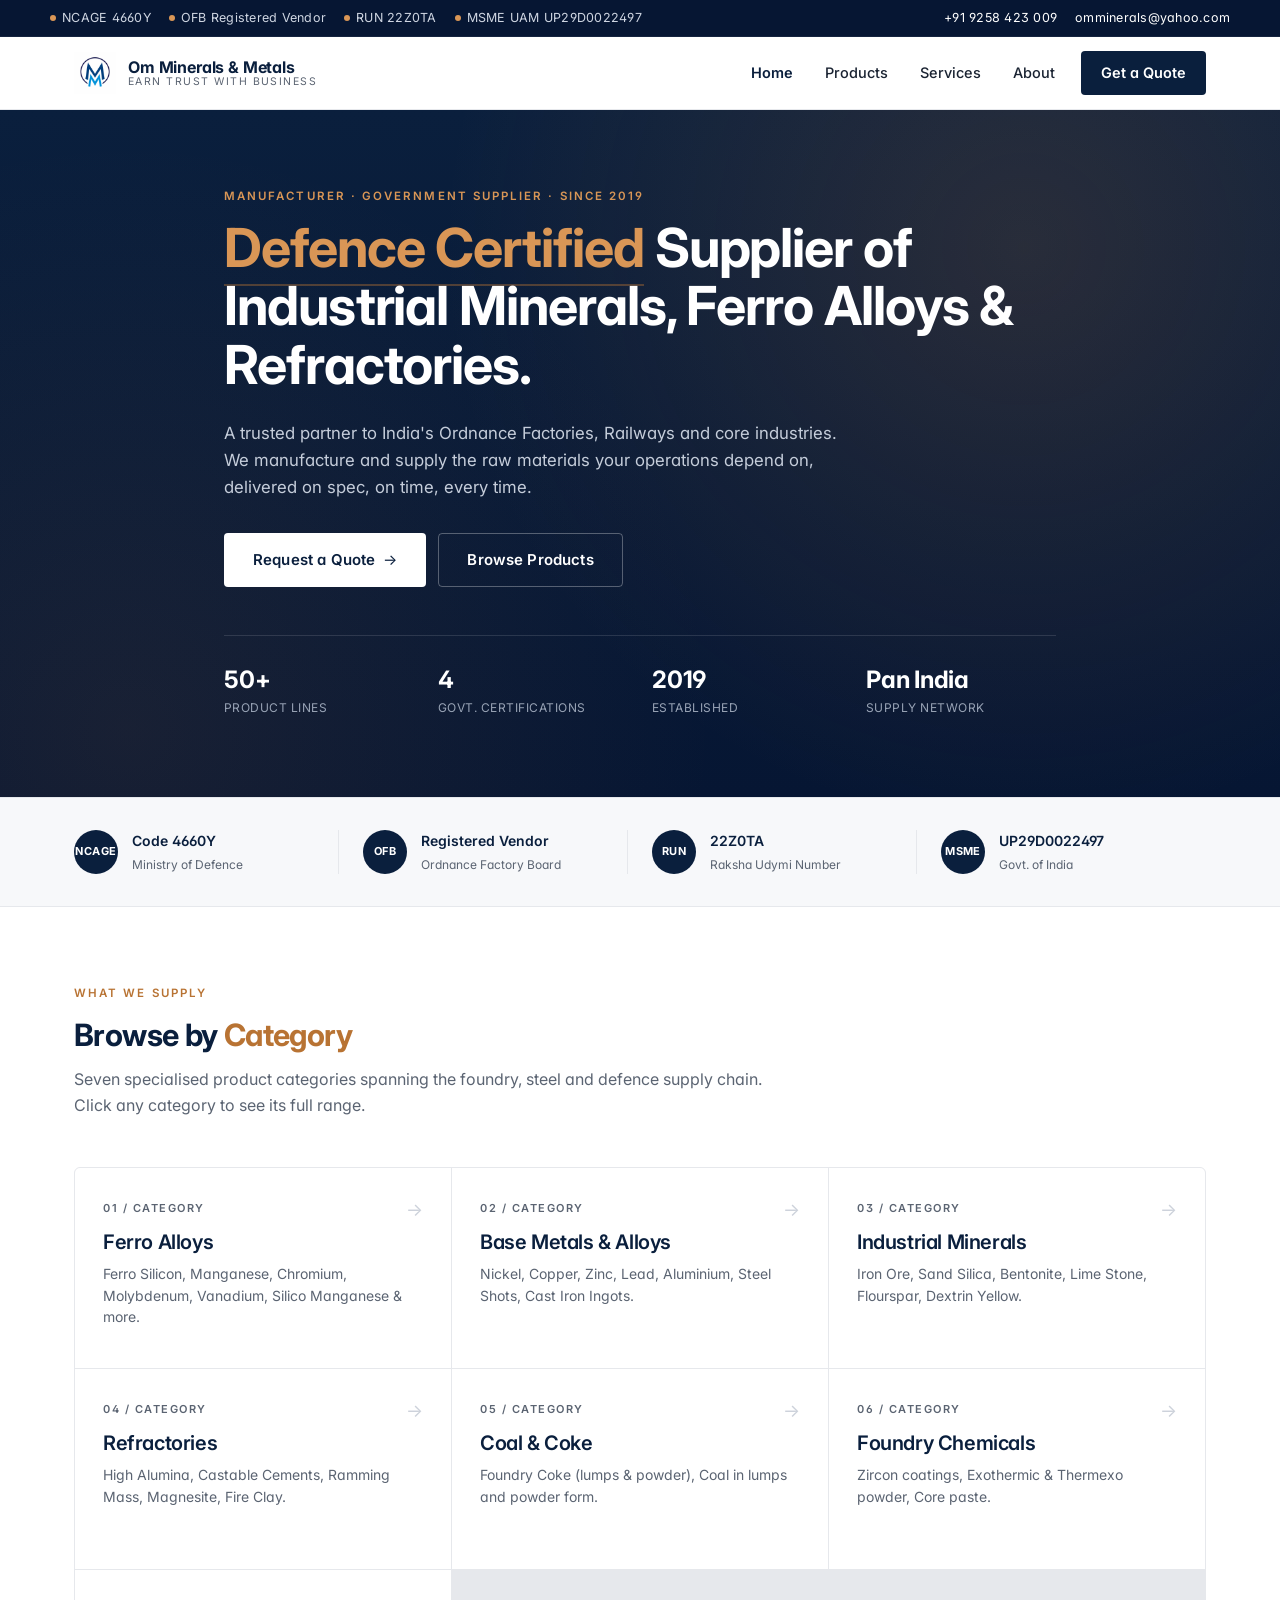
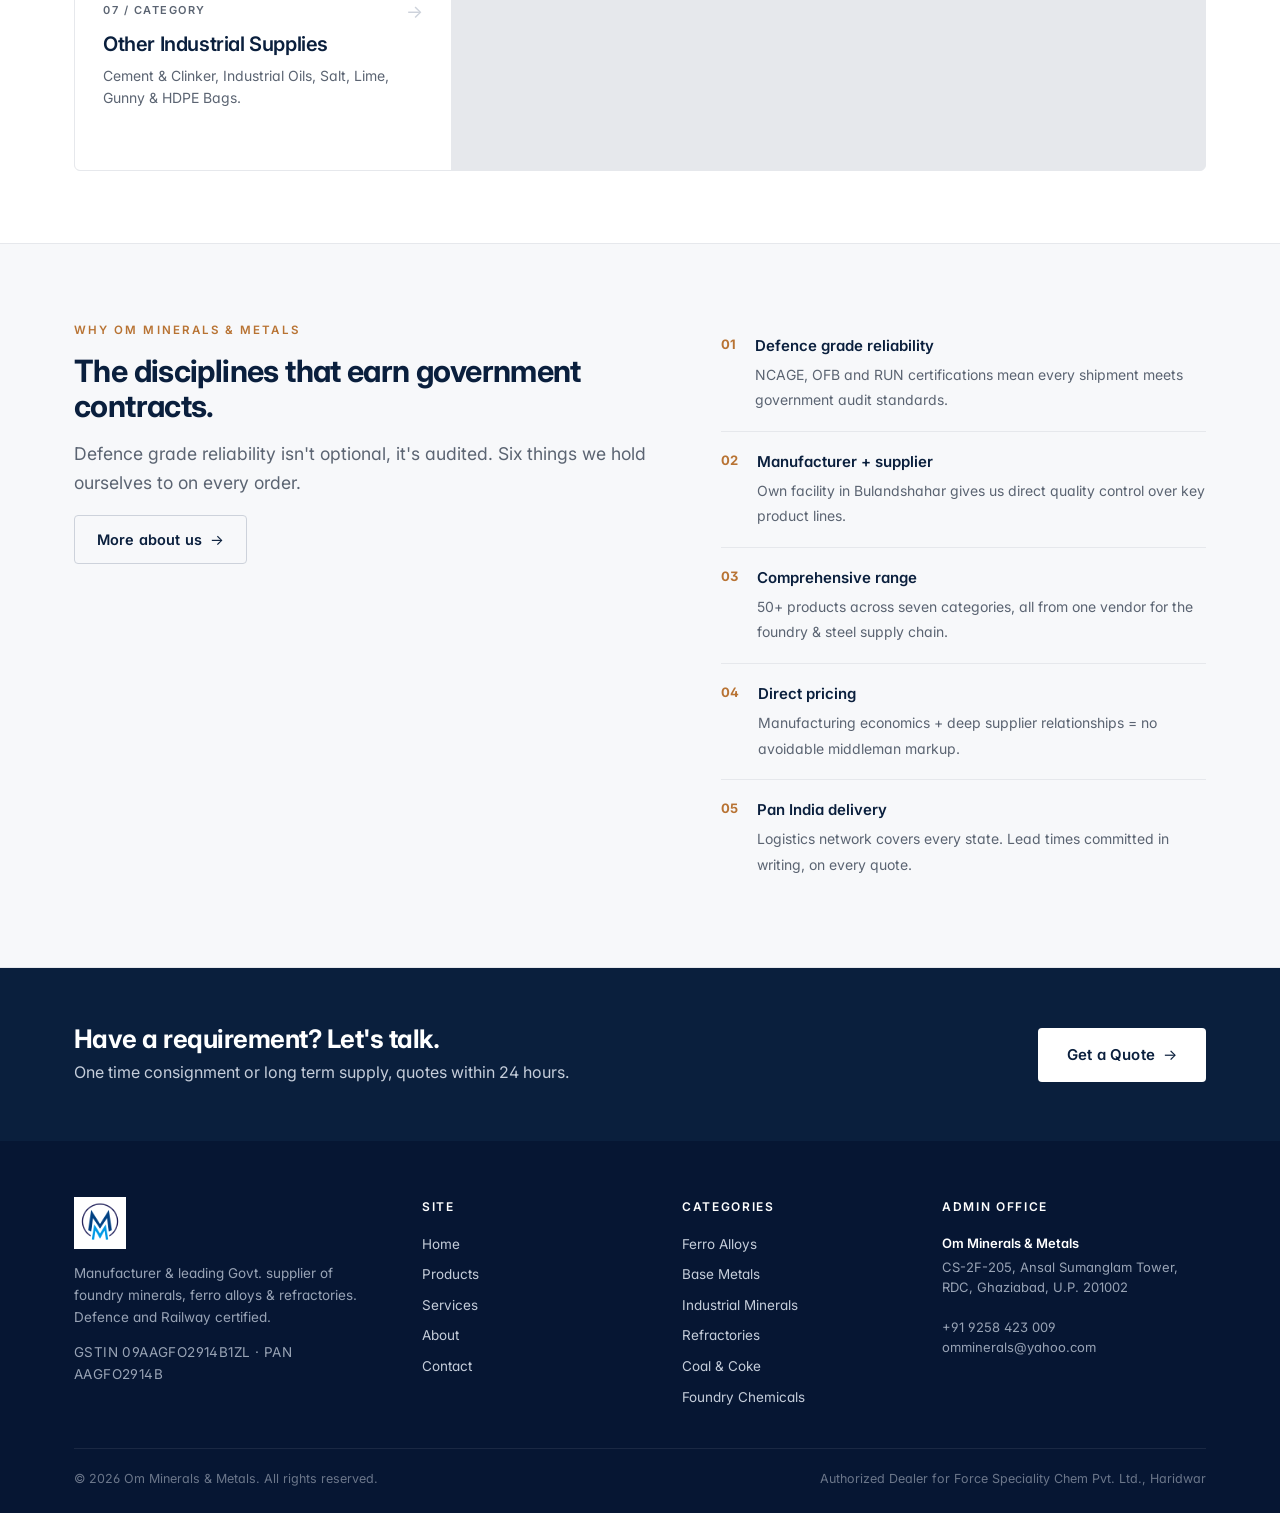
==== commit 2467440f: "Copy revision: remove em-dashes and hyphens from prose - Rewrite hero H1 to 'Defence Certified Suppl" ====
--- a/index.html
+++ b/index.html
@@ -3,7 +3,7 @@
 <head>
   <meta charset="UTF-8">
   <meta name="viewport" content="width=device-width, initial-scale=1.0">
-  <title>Om Minerals & Metals — Defence-Certified Supplier of Ferro Alloys, Minerals & Refractories</title>
+  <title>Om Minerals & Metals. Defence Certified Supplier of Ferro Alloys, Minerals & Refractories</title>
   <meta name="description" content="NCAGE certified, OFB registered manufacturer & government supplier of ferro alloys, foundry minerals, refractories and base metals. Serving India's Defence, Railway and core industries since 2019.">
   <meta name="keywords" content="ferro alloys supplier India, ferro manganese, refractories, defence supplier, ordnance factory vendor, foundry minerals, Ghaziabad">
   <link rel="icon" type="image/png" href="assets/logo.png">
@@ -57,8 +57,8 @@
   <header class="hero">
     <div class="container hero-inner">
       <span class="eyebrow">Manufacturer · Government Supplier · Since 2019</span>
-      <h1>Industrial Minerals, Ferro Alloys & Refractories — <em>Defence-Certified</em>.</h1>
-      <p>A trusted partner to India's Ordnance Factories, Railways and core industries. We manufacture and supply the raw materials your operations depend on — on spec, on time, every time.</p>
+      <h1><em>Defence Certified</em> Supplier of Industrial Minerals, Ferro Alloys &amp; Refractories.</h1>
+      <p>A trusted partner to India's Ordnance Factories, Railways and core industries. We manufacture and supply the raw materials your operations depend on, delivered on spec, on time, every time.</p>
       <div class="hero-cta">
         <a href="contact.html" class="btn btn-light btn-lg btn-arrow">Request a Quote</a>
         <a href="products.html" class="btn btn-outline btn-lg">Browse Products</a>
@@ -94,7 +94,7 @@
     </div>
   </section>
 
-  <!-- PRODUCTS — CATEGORY GRID -->
+  <!-- PRODUCTS. CATEGORY GRID -->
   <section>
     <div class="container">
       <div class="section-head">
@@ -106,7 +106,7 @@
         <a href="ferro-alloys.html" class="cat-tile">
           <span class="num">01 / Category</span>
           <h3>Ferro Alloys</h3>
-          <p>Ferro Silicon, Manganese, Chromium, Molybdenum, Vanadium, Silico-Manganese & more.</p>
+          <p>Ferro Silicon, Manganese, Chromium, Molybdenum, Vanadium, Silico Manganese & more.</p>
         </a>
         <a href="base-metals.html" class="cat-tile">
           <span class="num">02 / Category</span>
@@ -149,15 +149,15 @@
         <div>
           <span class="eyebrow">Why Om Minerals &amp; Metals</span>
           <h2>The disciplines that earn government contracts.</h2>
-          <p class="lead">Defence-grade reliability isn't optional — it's audited. Six things we hold ourselves to on every order.</p>
+          <p class="lead">Defence grade reliability isn't optional, it's audited. Six things we hold ourselves to on every order.</p>
           <a href="about.html" class="btn btn-outline btn-arrow">More about us</a>
         </div>
         <ul class="feature-list">
-          <li><span class="num">01</span><div><strong>Defence-grade reliability</strong><span>NCAGE, OFB and RUN certifications mean every shipment meets government audit standards.</span></div></li>
+          <li><span class="num">01</span><div><strong>Defence grade reliability</strong><span>NCAGE, OFB and RUN certifications mean every shipment meets government audit standards.</span></div></li>
           <li><span class="num">02</span><div><strong>Manufacturer + supplier</strong><span>Own facility in Bulandshahar gives us direct quality control over key product lines.</span></div></li>
-          <li><span class="num">03</span><div><strong>Comprehensive range</strong><span>50+ products across seven categories — one vendor for the foundry & steel supply chain.</span></div></li>
+          <li><span class="num">03</span><div><strong>Comprehensive range</strong><span>50+ products across seven categories, all from one vendor for the foundry & steel supply chain.</span></div></li>
           <li><span class="num">04</span><div><strong>Direct pricing</strong><span>Manufacturing economics + deep supplier relationships = no avoidable middleman markup.</span></div></li>
-          <li><span class="num">05</span><div><strong>Pan-India delivery</strong><span>Logistics network covers every state. Lead times committed in writing, on every quote.</span></div></li>
+          <li><span class="num">05</span><div><strong>Pan India delivery</strong><span>Logistics network covers every state. Lead times committed in writing, on every quote.</span></div></li>
         </ul>
       </div>
     </div>
@@ -168,7 +168,7 @@
     <div class="container cta-strip-inner">
       <div>
         <h2>Have a requirement? Let's talk.</h2>
-        <p>One-time consignment or long-term supply — quotes within 24 hours.</p>
+        <p>One time consignment or long term supply, quotes within 24 hours.</p>
       </div>
       <a href="contact.html" class="btn btn-light btn-lg btn-arrow">Get a Quote</a>
     </div>
@@ -209,7 +209,7 @@
           <p class="footer-addr">
             <strong>Om Minerals &amp; Metals</strong>
             CS-2F-205, Ansal Sumanglam Tower,<br>
-            RDC, Ghaziabad, U.P. – 201002<br><br>
+            RDC, Ghaziabad, U.P. 201002<br><br>
             <a href="tel:+919258423009">+91 9258 423 009</a><br>
             <a href="mailto:omminerals@yahoo.com">omminerals@yahoo.com</a>
           </p>
@@ -217,7 +217,7 @@
       </div>
       <div class="footer-bottom">
         <span>© 2026 Om Minerals &amp; Metals. All rights reserved.</span>
-        <span>Authorized Dealer — Force Speciality Chem Pvt. Ltd., Haridwar</span>
+        <span>Authorized Dealer for Force Speciality Chem Pvt. Ltd., Haridwar</span>
       </div>
     </div>
   </footer>
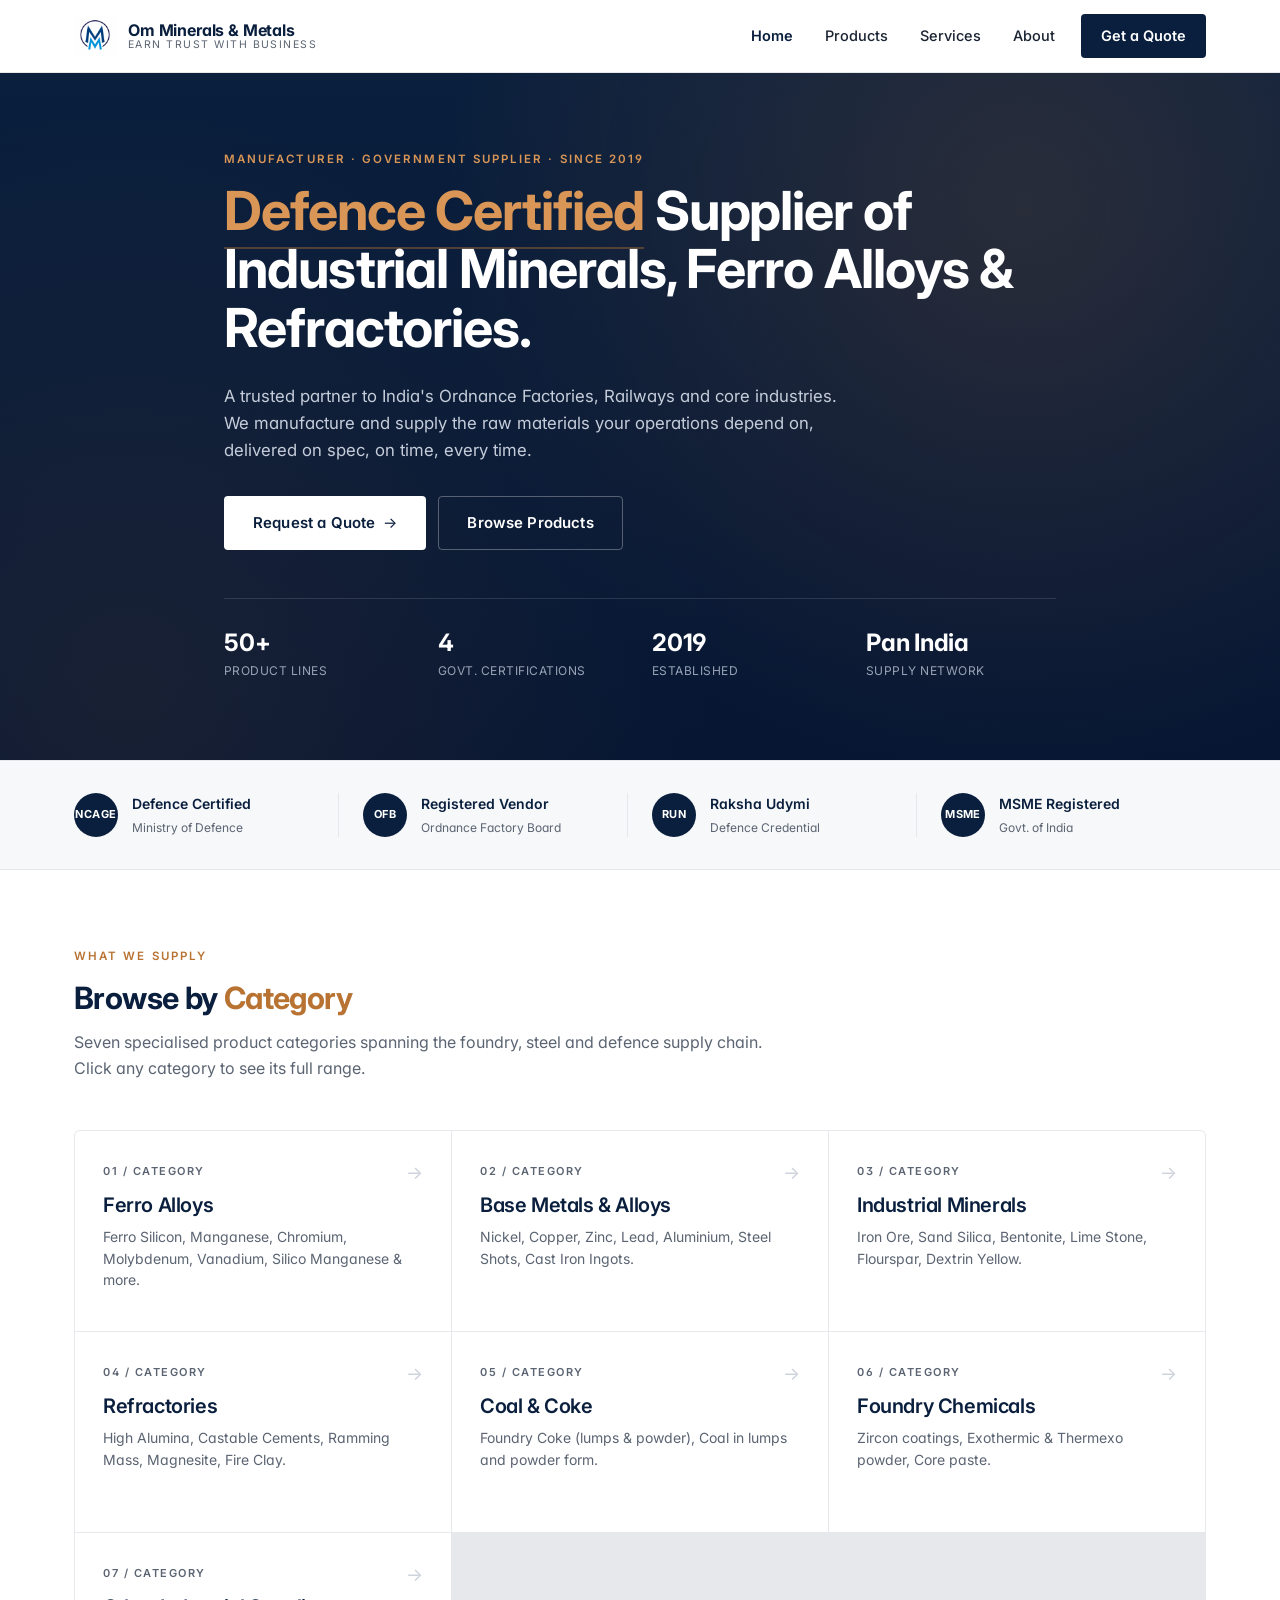
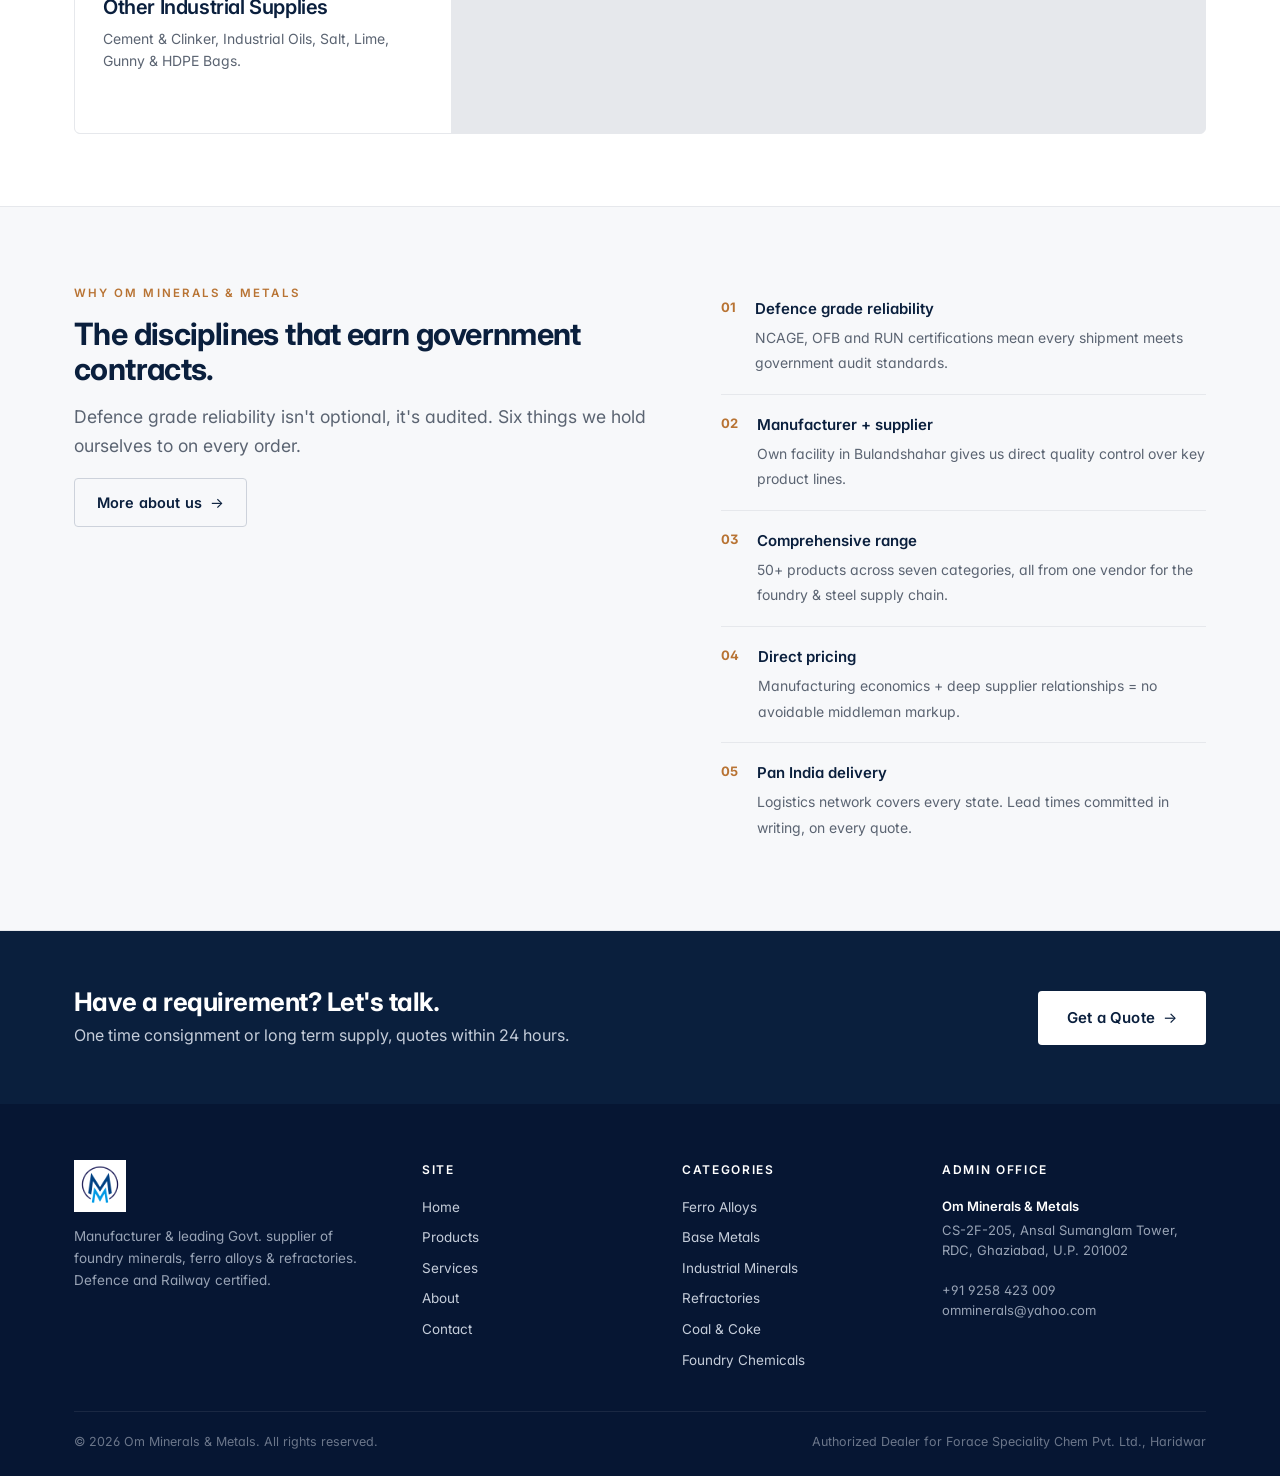
==== commit aa3432f5: "Remove confidential numbers, drop topbar, fix Forace spelling, improve mobile - Remove top utility b" ====
--- a/index.html
+++ b/index.html
@@ -14,22 +14,6 @@
 </head>
 <body>
 
-  <!-- TOPBAR -->
-  <div class="topbar">
-    <div class="container topbar-inner">
-      <div class="topbar-tags">
-        <span>NCAGE 4660Y</span>
-        <span>OFB Registered Vendor</span>
-        <span>RUN 22Z0TA</span>
-        <span>MSME UAM UP29D0022497</span>
-      </div>
-      <div class="topbar-contact">
-        <a href="tel:+919258423009">+91 9258 423 009</a>
-        <a href="mailto:omminerals@yahoo.com">omminerals@yahoo.com</a>
-      </div>
-    </div>
-  </div>
-
   <!-- NAV -->
   <nav class="nav">
     <div class="container nav-inner">
@@ -73,24 +57,12 @@
   </header>
 
   <!-- CERT BAR -->
-  <section class="cert-bar" style="padding: 32px 0;">
+  <section class="cert-bar">
     <div class="container cert-bar-inner">
-      <div class="cert-item">
-        <div class="badge">NCAGE</div>
-        <div><strong>Code 4660Y</strong><span>Ministry of Defence</span></div>
-      </div>
-      <div class="cert-item">
-        <div class="badge">OFB</div>
-        <div><strong>Registered Vendor</strong><span>Ordnance Factory Board</span></div>
-      </div>
-      <div class="cert-item">
-        <div class="badge">RUN</div>
-        <div><strong>22Z0TA</strong><span>Raksha Udymi Number</span></div>
-      </div>
-      <div class="cert-item">
-        <div class="badge">MSME</div>
-        <div><strong>UP29D0022497</strong><span>Govt. of India</span></div>
-      </div>
+      <div class="cert-item"><div class="badge">NCAGE</div><div><strong>Defence Certified</strong><span>Ministry of Defence</span></div></div>
+      <div class="cert-item"><div class="badge">OFB</div><div><strong>Registered Vendor</strong><span>Ordnance Factory Board</span></div></div>
+      <div class="cert-item"><div class="badge">RUN</div><div><strong>Raksha Udymi</strong><span>Defence Credential</span></div></div>
+      <div class="cert-item"><div class="badge">MSME</div><div><strong>MSME Registered</strong><span>Govt. of India</span></div></div>
     </div>
   </section>
 
@@ -181,7 +153,6 @@
         <div class="footer-brand">
           <img src="assets/logo.png" alt="Om Minerals & Metals">
           <p>Manufacturer &amp; leading Govt. supplier of foundry minerals, ferro alloys &amp; refractories. Defence and Railway certified.</p>
-          <p class="footer-meta">GSTIN 09AAGFO2914B1ZL · PAN AAGFO2914B</p>
         </div>
         <div>
           <h4>Site</h4>
@@ -217,7 +188,7 @@
       </div>
       <div class="footer-bottom">
         <span>© 2026 Om Minerals &amp; Metals. All rights reserved.</span>
-        <span>Authorized Dealer for Force Speciality Chem Pvt. Ltd., Haridwar</span>
+        <span>Authorized Dealer for Forace Speciality Chem Pvt. Ltd., Haridwar</span>
       </div>
     </div>
   </footer>
--- a/styles.css
+++ b/styles.css
@@ -48,29 +48,6 @@
   padding: 0 24px;
 }
 
-/* ===== TOP BAR ===== */
-.topbar {
-  background: var(--navy-deep);
-  color: #cfd6e2;
-  font-size: 12.5px;
-  letter-spacing: .02em;
-  border-bottom: 1px solid rgba(255,255,255,.06);
-}
-.topbar-inner {
-  display: flex; justify-content: space-between; align-items: center;
-  min-height: 36px; padding: 6px 0;
-  flex-wrap: wrap; gap: 8px;
-}
-.topbar a { color: #fff; }
-.topbar a:hover { color: var(--steel-soft); }
-.topbar-tags { display: flex; gap: 18px; flex-wrap: wrap; }
-.topbar-tags span { display: inline-flex; align-items: center; gap: 6px; }
-.topbar-tags span::before {
-  content: ""; width: 6px; height: 6px; border-radius: 50%;
-  background: var(--steel-soft);
-}
-.topbar-contact { display: flex; gap: 18px; flex-wrap: wrap; }
-
 /* ===== NAV ===== */
 .nav {
   border-bottom: 1px solid var(--line);
@@ -516,37 +493,80 @@
 
 /* ===== RESPONSIVE ===== */
 @media (max-width: 960px) {
+  .container { padding: 0 20px; }
   .hero { padding: 56px 0 64px; }
   .hero-meta { grid-template-columns: repeat(2, 1fr); gap: 20px; }
   .cat-grid { grid-template-columns: repeat(2, 1fr); }
-  .cert-bar-inner { grid-template-columns: repeat(2, 1fr); }
+  .cert-bar-inner { grid-template-columns: repeat(2, 1fr); gap: 20px; }
   .cert-item:nth-child(2) { border-right: none; }
   .feature-row { grid-template-columns: 1fr; gap: 40px; }
   .about-grid { grid-template-columns: 1fr; gap: 40px; }
   .contact-grid { grid-template-columns: 1fr; gap: 40px; }
   .svc-grid { grid-template-columns: 1fr; }
   .footer-grid { grid-template-columns: 1fr 1fr; gap: 32px; }
+  .nav-inner { min-height: 64px; }
+  .product-table { grid-template-columns: repeat(auto-fill, minmax(240px, 1fr)); }
 }
 
 @media (max-width: 700px) {
-  .topbar-inner { font-size: 11.5px; }
+  body { font-size: 15px; }
+  .container { padding: 0 18px; }
+  h1 { font-size: clamp(1.6rem, 7vw, 2.2rem); }
+  h2 { font-size: clamp(1.3rem, 5vw, 1.7rem); }
+  .nav { background: #fff; }
+  .nav-inner { min-height: 60px; gap: 12px; position: relative; }
+  .brand img { width: 36px; height: 36px; }
+  .brand-text strong { font-size: 14.5px; }
+  .brand-text span { font-size: 9.5px; letter-spacing: .12em; }
   .nav-links {
     display: none; position: absolute; top: 100%; left: 0; right: 0;
     background: #fff; border-bottom: 1px solid var(--line);
-    flex-direction: column; padding: 12px 24px; gap: 0;
+    flex-direction: column; padding: 12px 18px; gap: 0;
+    box-shadow: 0 8px 16px rgba(0,0,0,.06);
   }
   .nav-links.open { display: flex; }
   .nav-links li { width: 100%; }
-  .nav-links a { padding: 12px 0; border-bottom: 1px solid var(--line); border-radius: 0; }
-  .nav-links a.cta { margin: 12px 0 8px; text-align: center; padding: 12px; border-radius: var(--r-sm); }
+  .nav-links a { padding: 14px 0; border-bottom: 1px solid var(--line); border-radius: 0; }
+  .nav-links a:last-child { border-bottom: none; }
+  .nav-links a.cta { margin: 12px 0 8px; text-align: center; padding: 12px; border-radius: var(--r-sm); border-bottom: none; }
   .nav-toggle { display: flex; }
-  section { padding: 56px 0; }
+  section { padding: 48px 0; }
+  .hero { padding: 44px 0 52px; }
+  .hero p { font-size: 1rem; margin-bottom: 24px; }
+  .hero-cta { width: 100%; }
+  .hero-cta .btn { flex: 1; min-width: 0; }
+  .hero-meta { gap: 16px; margin-top: 32px; padding-top: 24px; }
+  .hero-meta div strong { font-size: 1.2rem; }
+  .hero-meta div span { font-size: 10.5px; }
   .cat-grid { grid-template-columns: 1fr; }
-  .cert-bar-inner { grid-template-columns: 1fr; gap: 16px; }
-  .cert-item { border-right: none; padding-right: 0; padding-bottom: 16px; border-bottom: 1px solid var(--line); }
+  .cat-tile { padding: 24px 22px; min-height: auto; }
+  .cert-bar { padding: 24px 0; }
+  .cert-bar-inner { grid-template-columns: 1fr; gap: 14px; }
+  .cert-item { border-right: none; padding-right: 0; padding-bottom: 14px; border-bottom: 1px solid var(--line); gap: 12px; }
   .cert-item:last-child { border-bottom: none; padding-bottom: 0; }
-  .form-row { grid-template-columns: 1fr; }
-  .footer-grid { grid-template-columns: 1fr; gap: 28px; }
-  .cta-strip-inner { flex-direction: column; align-items: flex-start; }
+  .cert-item .badge { width: 38px; height: 38px; font-size: 10px; }
+  .feature-row { gap: 32px; }
+  .form-row { grid-template-columns: 1fr; gap: 0; }
+  .form-card { padding: 24px 20px; }
+  .footer { padding: 40px 0 20px; }
+  .footer-grid { grid-template-columns: 1fr; gap: 28px; padding-bottom: 24px; }
+  .footer-bottom { flex-direction: column; gap: 8px; align-items: flex-start; padding-top: 16px; }
+  .cta-strip { padding: 40px 0; }
+  .cta-strip-inner { flex-direction: column; align-items: flex-start; gap: 20px; }
+  .cta-strip h2 { font-size: 1.3rem; }
+  .page-header { padding: 36px 0; }
+  .page-header h1 { font-size: clamp(1.5rem, 6vw, 2rem); }
+  .product-table { grid-template-columns: 1fr; }
+  .related-grid { grid-template-columns: 1fr; }
+  .fact-grid { grid-template-columns: 1fr 1fr; gap: 12px; }
+  .address-card { padding: 18px; }
+  .svc-card { padding: 22px; }
+}
+
+@media (max-width: 380px) {
+  .container { padding: 0 14px; }
+  .hero-cta { flex-direction: column; }
+  .hero-cta .btn { width: 100%; }
   .hero-meta { grid-template-columns: 1fr 1fr; }
-}
+  .brand-text span { display: none; }
+}
